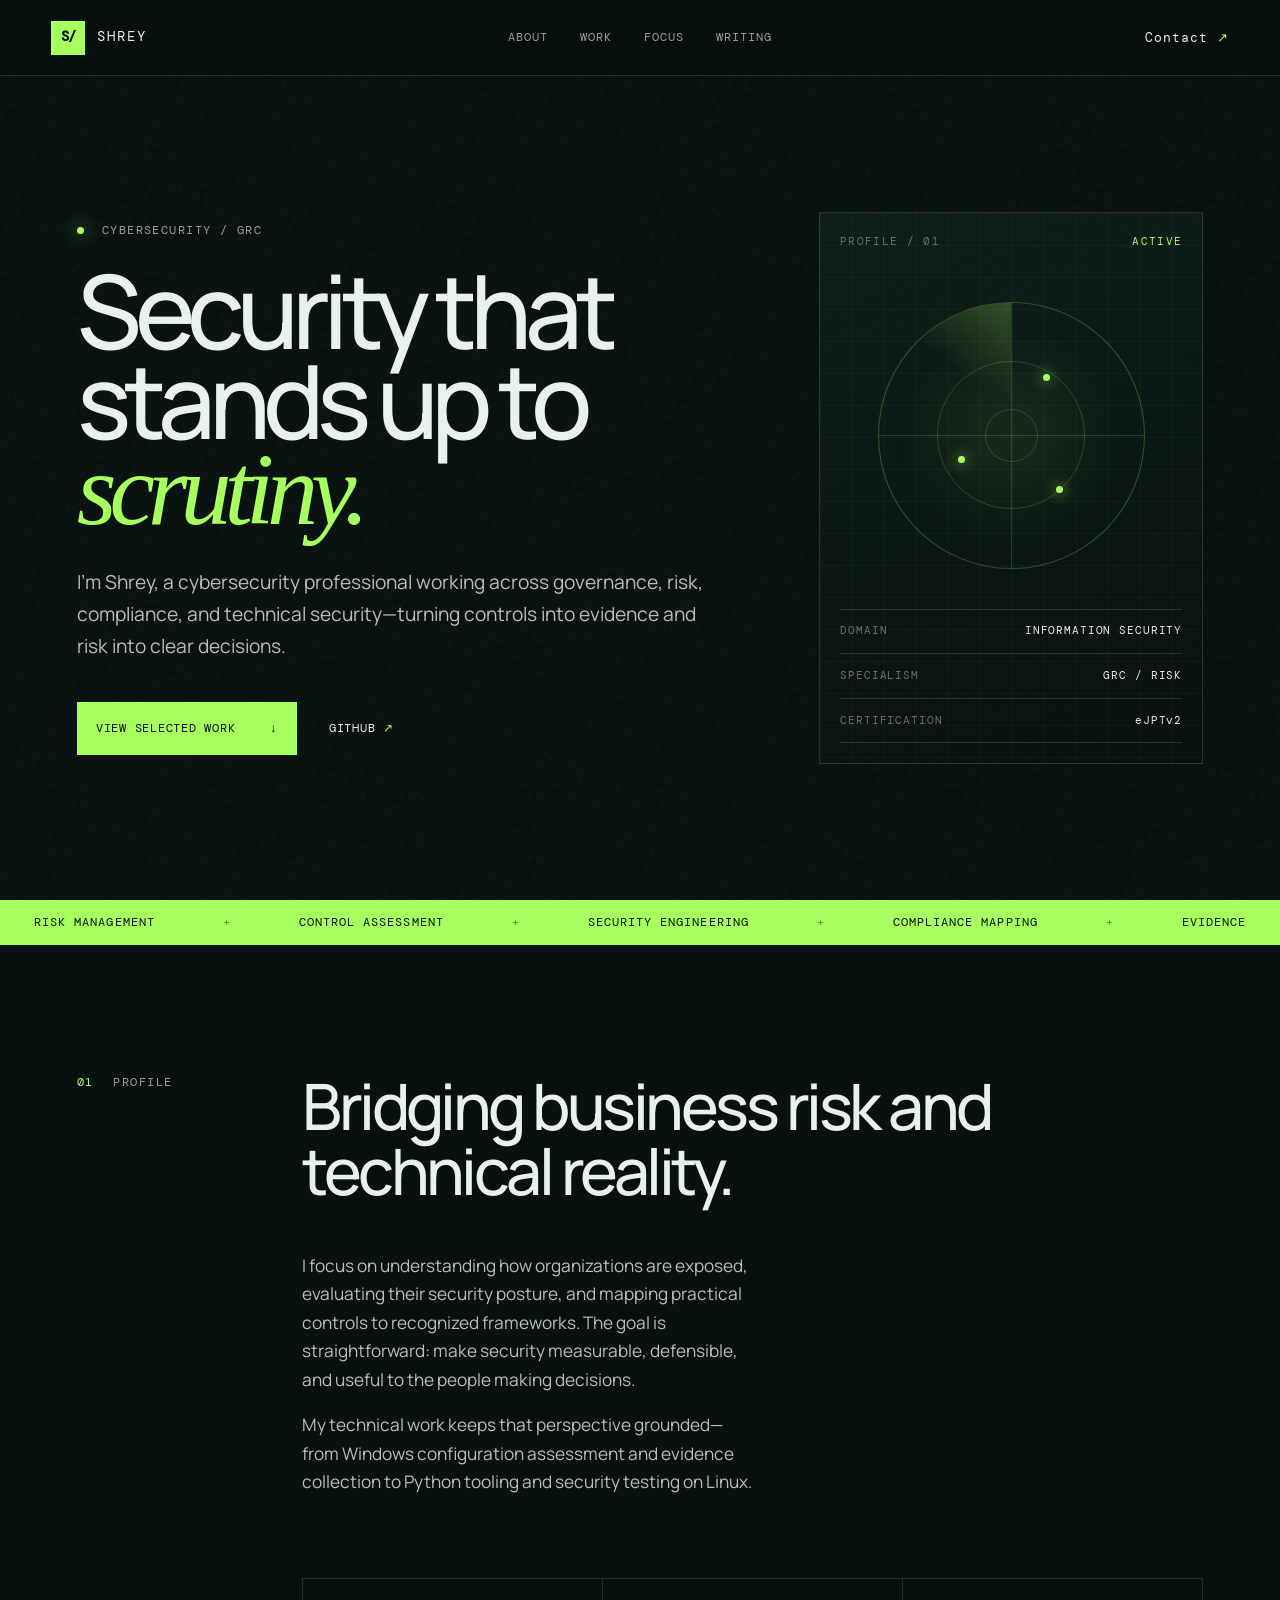
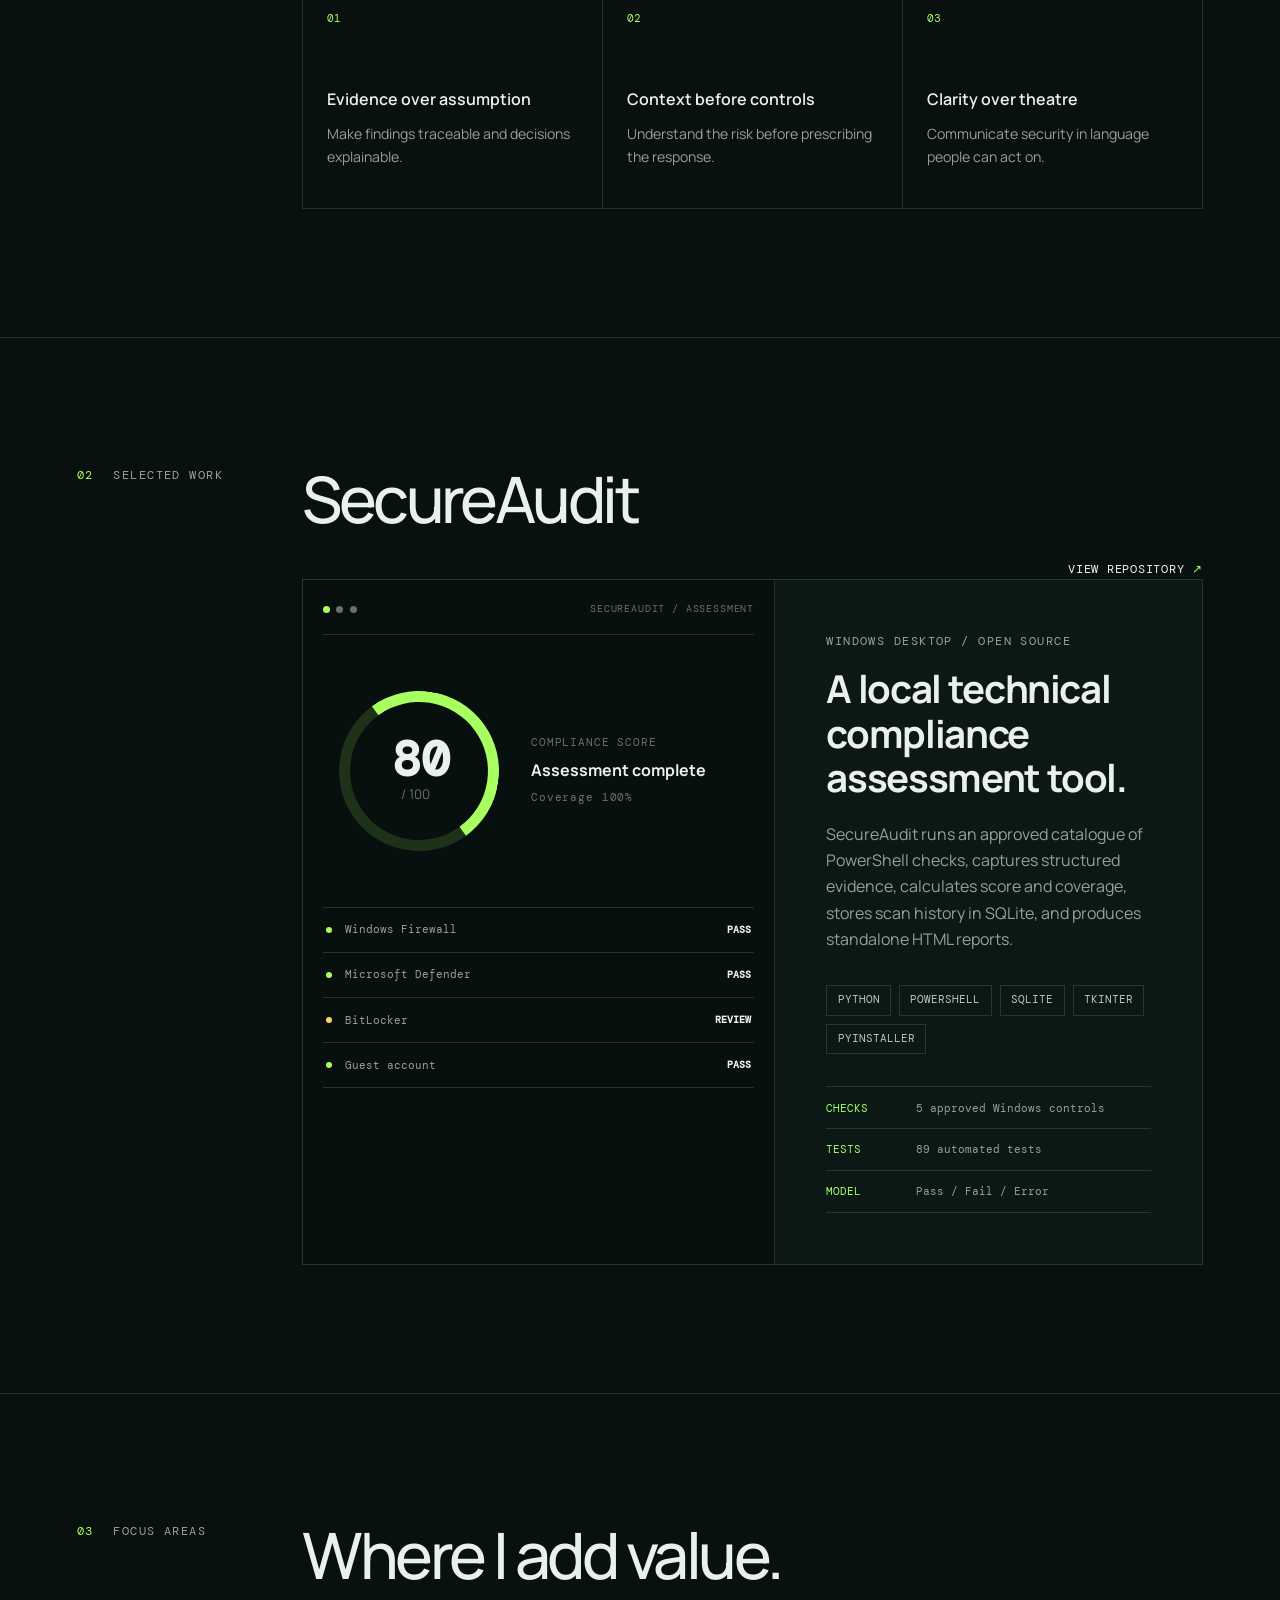
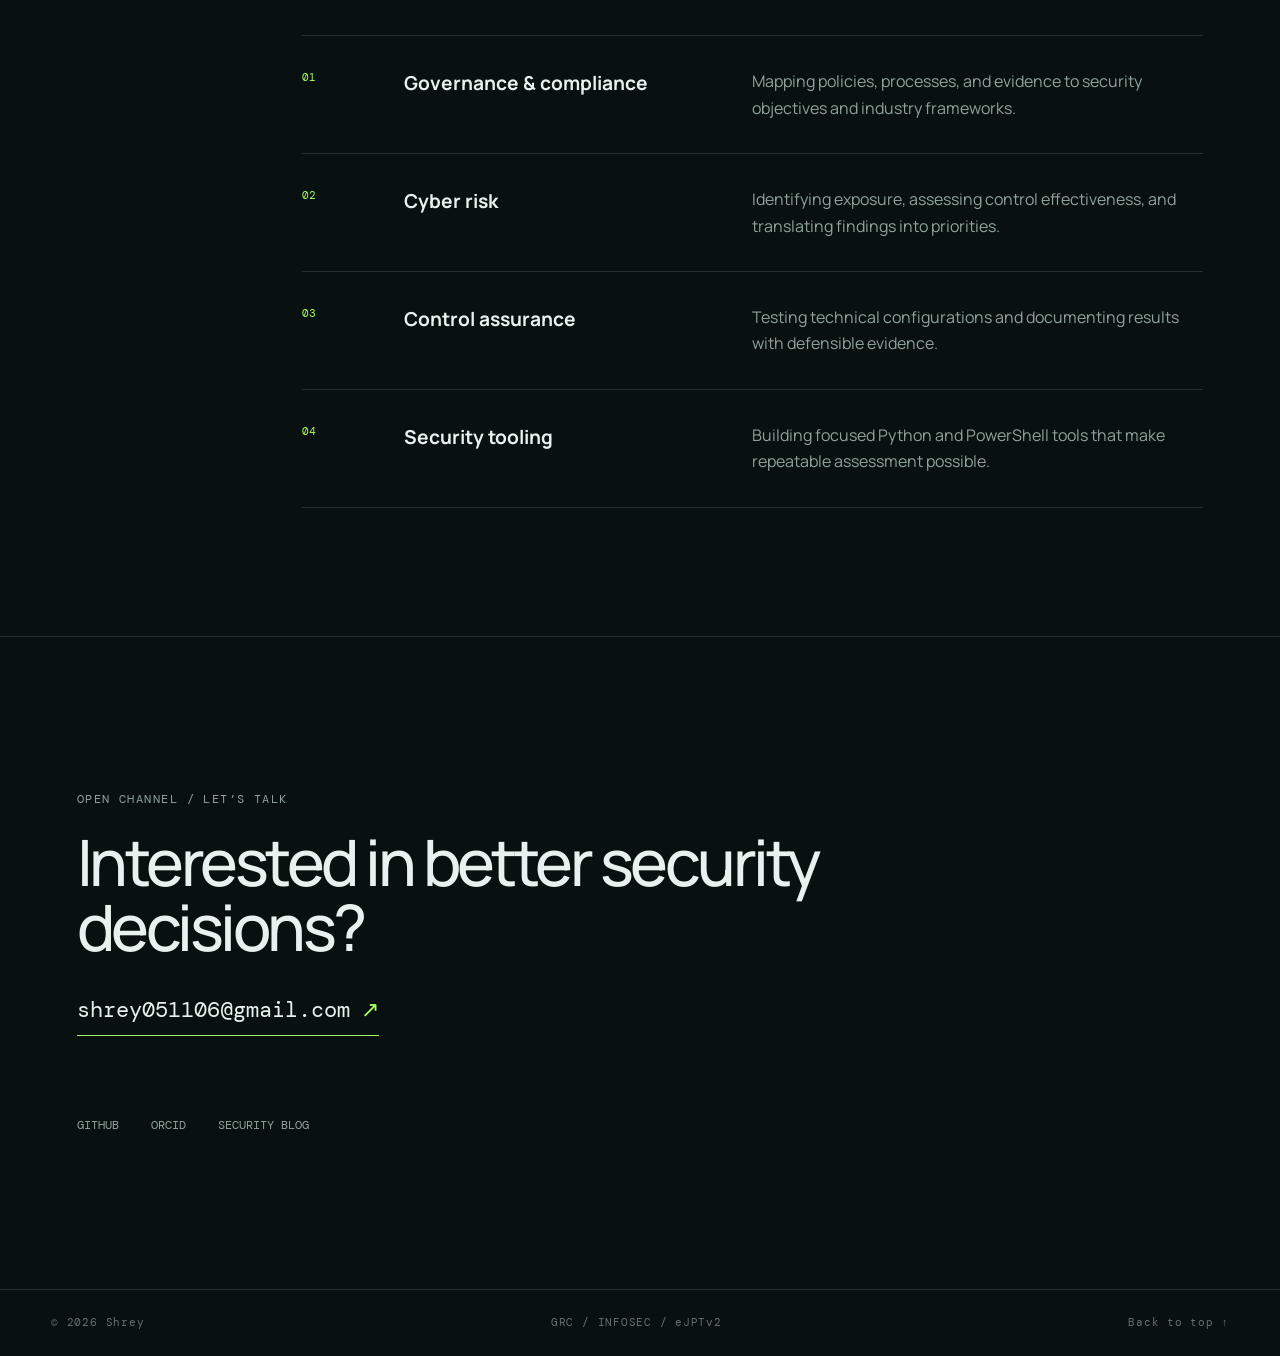
==== index.html @ 16c9cf0c "Build cybersecurity portfolio" ====
<!doctype html>
<html lang="en">
  <head>
    <meta charset="utf-8" />
    <meta name="viewport" content="width=device-width, initial-scale=1" />
    <meta name="theme-color" content="#08110f" />
    <meta
      name="description"
      content="Shrey is a cybersecurity professional focused on governance, risk, compliance, and practical security engineering."
    />
    <title>Shrey — Cybersecurity &amp; GRC</title>
    <link rel="icon" href="favicon.svg" type="image/svg+xml" />
    <link rel="preconnect" href="https://fonts.googleapis.com" />
    <link rel="preconnect" href="https://fonts.gstatic.com" crossorigin />
    <link
      href="https://fonts.googleapis.com/css2?family=DM+Mono:wght@400;500&family=Manrope:wght@400;500;600;700&display=swap"
      rel="stylesheet"
    />
    <link rel="stylesheet" href="styles.css" />
    <script src="script.js" defer></script>
  </head>
  <body>
    <a class="skip-link" href="#main">Skip to content</a>
    <div class="noise" aria-hidden="true"></div>

    <header class="site-header">
      <a class="brand" href="#top" aria-label="Shrey, home">
        <span class="brand-mark" aria-hidden="true">S/</span>
        <span>SHREY</span>
      </a>

      <button class="menu-button" type="button" aria-expanded="false" aria-controls="site-nav">
        <span class="sr-only">Toggle navigation</span>
        <span></span><span></span>
      </button>

      <nav id="site-nav" class="site-nav" aria-label="Primary navigation">
        <a href="#about">About</a>
        <a href="#work">Work</a>
        <a href="#focus">Focus</a>
        <a href="https://shr3y11.github.io/cybersecurity-blog/">Writing</a>
      </nav>

      <a class="header-contact" href="mailto:shrey051106@gmail.com">Contact <span aria-hidden="true">↗</span></a>
    </header>

    <main id="main">
      <section class="hero" id="top" aria-labelledby="hero-title">
        <div class="hero-copy">
          <p class="eyebrow"><span class="status-dot" aria-hidden="true"></span> Cybersecurity / GRC</p>
          <h1 id="hero-title">Security that stands up to <em>scrutiny.</em></h1>
          <p class="hero-summary">
            I’m Shrey, a cybersecurity professional working across governance, risk, compliance, and technical security—turning controls into evidence and risk into clear decisions.
          </p>
          <div class="hero-actions">
            <a class="button button-primary" href="#work">View selected work <span aria-hidden="true">↓</span></a>
            <a class="text-link" href="https://github.com/shr3y11">GitHub <span aria-hidden="true">↗</span></a>
          </div>
        </div>

        <aside class="signal-card" aria-label="Professional profile summary">
          <div class="signal-topline">
            <span>PROFILE / 01</span>
            <span class="signal-live">ACTIVE</span>
          </div>
          <div class="radar" aria-hidden="true">
            <span class="radar-ring radar-ring-one"></span>
            <span class="radar-ring radar-ring-two"></span>
            <span class="radar-cross radar-cross-x"></span>
            <span class="radar-cross radar-cross-y"></span>
            <span class="radar-sweep"></span>
            <span class="radar-node node-one"></span>
            <span class="radar-node node-two"></span>
            <span class="radar-node node-three"></span>
          </div>
          <dl class="signal-data">
            <div><dt>DOMAIN</dt><dd>INFORMATION SECURITY</dd></div>
            <div><dt>SPECIALISM</dt><dd>GRC / RISK</dd></div>
            <div><dt>CERTIFICATION</dt><dd>eJPTv2</dd></div>
          </dl>
        </aside>
      </section>

      <section class="ticker" aria-label="Core capabilities">
        <div>
          <span>RISK MANAGEMENT</span><i>+</i><span>CONTROL ASSESSMENT</span><i>+</i><span>SECURITY ENGINEERING</span><i>+</i><span>COMPLIANCE MAPPING</span><i>+</i><span>EVIDENCE</span>
        </div>
      </section>

      <section class="section about" id="about" aria-labelledby="about-title">
        <div class="section-label"><span>01</span> PROFILE</div>
        <div class="section-content about-grid">
          <h2 id="about-title">Bridging business risk and technical reality.</h2>
          <div class="body-copy">
            <p>
              I focus on understanding how organizations are exposed, evaluating their security posture, and mapping practical controls to recognized frameworks. The goal is straightforward: make security measurable, defensible, and useful to the people making decisions.
            </p>
            <p>
              My technical work keeps that perspective grounded—from Windows configuration assessment and evidence collection to Python tooling and security testing on Linux.
            </p>
          </div>
          <div class="principles" aria-label="Working principles">
            <article><span>01</span><h3>Evidence over assumption</h3><p>Make findings traceable and decisions explainable.</p></article>
            <article><span>02</span><h3>Context before controls</h3><p>Understand the risk before prescribing the response.</p></article>
            <article><span>03</span><h3>Clarity over theatre</h3><p>Communicate security in language people can act on.</p></article>
          </div>
        </div>
      </section>

      <section class="section work" id="work" aria-labelledby="work-title">
        <div class="section-label"><span>02</span> SELECTED WORK</div>
        <div class="section-content">
          <div class="section-heading-row">
            <h2 id="work-title">SecureAudit</h2>
            <a class="text-link" href="https://github.com/shr3y11/SecureAudit">View repository <span aria-hidden="true">↗</span></a>
          </div>

          <article class="project-card">
            <div class="project-visual" aria-hidden="true">
              <div class="terminal-bar"><span></span><span></span><span></span><b>SECUREAUDIT / ASSESSMENT</b></div>
              <div class="score-panel">
                <div class="score-ring"><strong>80</strong><small>/ 100</small></div>
                <div class="score-copy"><span>COMPLIANCE SCORE</span><b>Assessment complete</b><i>Coverage 100%</i></div>
              </div>
              <div class="check-list">
                <span><i class="pass"></i> Windows Firewall <b>PASS</b></span>
                <span><i class="pass"></i> Microsoft Defender <b>PASS</b></span>
                <span><i class="warn"></i> BitLocker <b>REVIEW</b></span>
                <span><i class="pass"></i> Guest account <b>PASS</b></span>
              </div>
            </div>
            <div class="project-copy">
              <p class="eyebrow">WINDOWS DESKTOP / OPEN SOURCE</p>
              <h3>A local technical compliance assessment tool.</h3>
              <p>
                SecureAudit runs an approved catalogue of PowerShell checks, captures structured evidence, calculates score and coverage, stores scan history in SQLite, and produces standalone HTML reports.
              </p>
              <ul class="tag-list" aria-label="Technologies and capabilities">
                <li>Python</li><li>PowerShell</li><li>SQLite</li><li>Tkinter</li><li>PyInstaller</li>
              </ul>
              <dl class="project-facts">
                <div><dt>CHECKS</dt><dd>5 approved Windows controls</dd></div>
                <div><dt>TESTS</dt><dd>89 automated tests</dd></div>
                <div><dt>MODEL</dt><dd>Pass / Fail / Error</dd></div>
              </dl>
            </div>
          </article>
        </div>
      </section>

      <section class="section focus" id="focus" aria-labelledby="focus-title">
        <div class="section-label"><span>03</span> FOCUS AREAS</div>
        <div class="section-content">
          <h2 id="focus-title">Where I add value.</h2>
          <div class="focus-list">
            <article><span>01</span><h3>Governance &amp; compliance</h3><p>Mapping policies, processes, and evidence to security objectives and industry frameworks.</p></article>
            <article><span>02</span><h3>Cyber risk</h3><p>Identifying exposure, assessing control effectiveness, and translating findings into priorities.</p></article>
            <article><span>03</span><h3>Control assurance</h3><p>Testing technical configurations and documenting results with defensible evidence.</p></article>
            <article><span>04</span><h3>Security tooling</h3><p>Building focused Python and PowerShell tools that make repeatable assessment possible.</p></article>
          </div>
        </div>
      </section>

      <section class="contact" aria-labelledby="contact-title">
        <p class="eyebrow">OPEN CHANNEL / LET’S TALK</p>
        <h2 id="contact-title">Interested in better security decisions?</h2>
        <a class="contact-email" href="mailto:shrey051106@gmail.com">shrey051106@gmail.com <span aria-hidden="true">↗</span></a>
        <div class="contact-links">
          <a href="https://github.com/shr3y11">GitHub</a>
          <a href="https://orcid.org/0009-0000-3501-5438">ORCID</a>
          <a href="https://shr3y11.github.io/cybersecurity-blog/">Security blog</a>
        </div>
      </section>
    </main>

    <footer class="site-footer">
      <span>© <span id="year">2026</span> Shrey</span>
      <span>GRC / INFOSEC / eJPTv2</span>
      <a href="#top">Back to top ↑</a>
    </footer>
  </body>
</html>
---- styles.css ----
:root {
  --ink: #e8f1ed;
  --muted: #91a29b;
  --dim: #64736e;
  --bg: #08110f;
  --panel: #0c1815;
  --panel-strong: #101f1b;
  --line: rgba(196, 226, 214, 0.15);
  --accent: #a8ff60;
  --accent-soft: rgba(168, 255, 96, 0.12);
  --warning: #ffd166;
  --sans: "Manrope", system-ui, sans-serif;
  --mono: "DM Mono", ui-monospace, monospace;
}

* { box-sizing: border-box; }
html { scroll-behavior: smooth; }
body { margin: 0; color: var(--ink); background: var(--bg); font-family: var(--sans); font-size: 16px; line-height: 1.65; }
a { color: inherit; text-decoration: none; }
button { font: inherit; }
::selection { color: var(--bg); background: var(--accent); }

.noise { position: fixed; inset: 0; z-index: -1; pointer-events: none; opacity: .12; background-image: url("data:image/svg+xml,%3Csvg viewBox='0 0 180 180' xmlns='http://www.w3.org/2000/svg'%3E%3Cfilter id='n'%3E%3CfeTurbulence type='fractalNoise' baseFrequency='.9' numOctaves='4' stitchTiles='stitch'/%3E%3C/filter%3E%3Crect width='100%25' height='100%25' filter='url(%23n)' opacity='.26'/%3E%3C/svg%3E"); }
.sr-only { position: absolute; width: 1px; height: 1px; padding: 0; margin: -1px; overflow: hidden; clip: rect(0,0,0,0); white-space: nowrap; border: 0; }
.skip-link { position: fixed; top: 0; left: 1rem; z-index: 20; transform: translateY(-120%); padding: .6rem 1rem; color: var(--bg); background: var(--accent); }
.skip-link:focus { transform: translateY(0); }

.site-header { position: sticky; top: 0; z-index: 10; display: grid; grid-template-columns: 1fr auto 1fr; align-items: center; min-height: 76px; padding: 0 clamp(1.25rem, 4vw, 4.5rem); border-bottom: 1px solid var(--line); background: rgba(8,17,15,.87); backdrop-filter: blur(18px); }
.brand { display: inline-flex; align-items: center; gap: .75rem; justify-self: start; font-family: var(--mono); font-size: .85rem; letter-spacing: .14em; }
.brand-mark { display: grid; width: 34px; height: 34px; place-items: center; color: var(--bg); background: var(--accent); font-weight: 600; letter-spacing: -.08em; }
.site-nav { display: flex; gap: 2rem; font-family: var(--mono); color: var(--muted); font-size: .78rem; letter-spacing: .08em; text-transform: uppercase; }
.site-nav a, .header-contact, .text-link, .contact-links a, .site-footer a { transition: color .2s ease; }
.site-nav a:hover, .site-nav a:focus-visible, .text-link:hover, .text-link:focus-visible, .contact-links a:hover, .site-footer a:hover { color: var(--accent); }
.header-contact { justify-self: end; font-family: var(--mono); font-size: .8rem; letter-spacing: .08em; }
.header-contact span, .text-link span { color: var(--accent); }
.menu-button { display: none; border: 0; background: transparent; color: var(--ink); }

.hero { min-height: calc(100vh - 76px); display: grid; grid-template-columns: minmax(0,1.25fr) minmax(320px,.75fr); gap: clamp(3rem,8vw,8rem); align-items: center; max-width: 1450px; margin: auto; padding: clamp(5rem,10vw,9rem) clamp(1.25rem,6vw,6.5rem); }
.hero-copy { max-width: 830px; }
.eyebrow, .section-label { font-family: var(--mono); color: var(--muted); font-size: .75rem; letter-spacing: .12em; text-transform: uppercase; }
.status-dot { display: inline-block; width: 7px; height: 7px; margin-right: .6rem; border-radius: 50%; background: var(--accent); box-shadow: 0 0 18px var(--accent); }
h1, h2, h3, p { margin-top: 0; }
h1 { margin: 1.5rem 0 2rem; font-size: clamp(3.7rem,8vw,8.5rem); line-height: .88; letter-spacing: -.07em; font-weight: 500; }
h1 em { display: block; color: var(--accent); font-family: Georgia, serif; font-weight: 400; }
.hero-summary { max-width: 700px; color: #b4c2bd; font-size: clamp(1.08rem,1.5vw,1.3rem); }
.hero-actions { display: flex; align-items: center; gap: 2rem; margin-top: 2.5rem; }
.button { display: inline-flex; align-items: center; justify-content: space-between; gap: 2rem; min-width: 220px; padding: 1rem 1.2rem; font-family: var(--mono); font-size: .78rem; letter-spacing: .06em; text-transform: uppercase; }
.button-primary { color: var(--bg); background: var(--accent); }
.button-primary:hover { background: #c4ff92; }
.text-link { display: inline-flex; gap: .5rem; align-items: center; font-family: var(--mono); font-size: .78rem; letter-spacing: .06em; text-transform: uppercase; }

.signal-card { position: relative; min-height: 520px; padding: 1.25rem; overflow: hidden; border: 1px solid var(--line); background: linear-gradient(160deg, rgba(16,31,27,.9), rgba(8,17,15,.35)); }
.signal-card::before { content: ""; position: absolute; inset: 0; background: linear-gradient(rgba(168,255,96,.035) 1px, transparent 1px), linear-gradient(90deg, rgba(168,255,96,.035) 1px, transparent 1px); background-size: 32px 32px; }
.signal-topline { position: relative; display: flex; justify-content: space-between; font-family: var(--mono); color: var(--dim); font-size: .68rem; letter-spacing: .12em; }
.signal-live { color: var(--accent); }
.radar { position: relative; width: min(78%,300px); aspect-ratio: 1; margin: 3.2rem auto 2.5rem; overflow: hidden; border: 1px solid rgba(168,255,96,.25); border-radius: 50%; background: radial-gradient(circle, rgba(168,255,96,.08), transparent 62%); }
.radar-ring { position: absolute; inset: 22%; border: 1px solid rgba(168,255,96,.18); border-radius: 50%; }
.radar-ring-two { inset: 40%; }
.radar-cross { position: absolute; background: rgba(168,255,96,.16); }
.radar-cross-x { top: 50%; left: 0; width: 100%; height: 1px; }
.radar-cross-y { top: 0; left: 50%; width: 1px; height: 100%; }
.radar-sweep { position: absolute; inset: 0 50% 50% 0; transform-origin: bottom right; background: linear-gradient(35deg, transparent 54%, rgba(168,255,96,.24)); animation: sweep 5s linear infinite; }
.radar-node { position: absolute; width: 7px; height: 7px; border-radius: 50%; background: var(--accent); box-shadow: 0 0 14px var(--accent); }
.node-one { top: 27%; left: 62%; }.node-two { top: 58%; left: 30%; }.node-three { top: 69%; left: 67%; }
@keyframes sweep { to { transform: rotate(360deg); } }
.signal-data { position: relative; margin: 0; border-top: 1px solid var(--line); }
.signal-data div { display: flex; justify-content: space-between; gap: 1rem; padding: .8rem 0; border-bottom: 1px solid var(--line); }
.signal-data dt, .signal-data dd { margin: 0; font-family: var(--mono); font-size: .68rem; letter-spacing: .08em; }
.signal-data dt { color: var(--dim); }.signal-data dd { text-align: right; }

.ticker { overflow: hidden; padding: .8rem 0; color: var(--bg); background: var(--accent); font-family: var(--mono); font-size: .74rem; letter-spacing: .09em; white-space: nowrap; }
.ticker div { display: flex; justify-content: space-around; min-width: 1050px; }.ticker i { font-style: normal; opacity: .45; }
.section { display: grid; grid-template-columns: minmax(150px,.25fr) minmax(0,1fr); max-width: 1450px; margin: auto; padding: clamp(6rem,10vw,10rem) clamp(1.25rem,6vw,6.5rem); border-bottom: 1px solid var(--line); }
.section-label span { margin-right: .7rem; color: var(--accent); }
.section-content h2, .contact h2 { max-width: 930px; margin-bottom: 3rem; font-size: clamp(2.5rem,5vw,5.4rem); line-height: 1.02; letter-spacing: -.055em; font-weight: 500; }
.about-grid { display: grid; grid-template-columns: 1.1fr .9fr; column-gap: 5rem; }
.about-grid h2, .principles { grid-column: 1/-1; }
.body-copy { color: #b4c2bd; font-size: 1.08rem; }
.principles { display: grid; grid-template-columns: repeat(3,1fr); margin-top: 4rem; border-top: 1px solid var(--line); border-left: 1px solid var(--line); }
.principles article { min-height: 230px; padding: 1.5rem; border-right: 1px solid var(--line); border-bottom: 1px solid var(--line); }
.principles span, .focus-list span { font-family: var(--mono); color: var(--accent); font-size: .7rem; }
.principles h3 { margin: 3.5rem 0 .6rem; font-size: 1rem; font-weight: 600; }
.principles p { color: var(--muted); font-size: .88rem; }
.section-heading-row { display: flex; align-items: flex-end; justify-content: space-between; gap: 2rem; }
.project-card { display: grid; grid-template-columns: 1.05fr .95fr; border: 1px solid var(--line); background: var(--panel); }
.project-visual { min-height: 500px; padding: 1.25rem; background: #07100e; border-right: 1px solid var(--line); }
.terminal-bar { display: flex; align-items: center; gap: .4rem; padding-bottom: 1rem; border-bottom: 1px solid var(--line); }
.terminal-bar span { width: 7px; height: 7px; border-radius: 50%; background: var(--dim); }.terminal-bar span:first-child { background: var(--accent); }
.terminal-bar b { margin-left: auto; font-family: var(--mono); color: var(--dim); font-size: .65rem; letter-spacing: .08em; font-weight: 400; }
.score-panel { display: flex; align-items: center; gap: 2rem; margin: 3.5rem 1rem; }
.score-ring { display: grid; width: 160px; aspect-ratio: 1; place-content: center; text-align: center; border: 11px solid rgba(168,255,96,.14); border-top-color: var(--accent); border-right-color: var(--accent); border-radius: 50%; transform: rotate(9deg); }
.score-ring strong, .score-ring small { transform: rotate(-9deg); }.score-ring strong { font-family: var(--mono); font-size: 3rem; line-height: 1; }.score-ring small { color: var(--dim); }
.score-copy { display: grid; gap: .35rem; }.score-copy span, .score-copy i { font-family: var(--mono); color: var(--dim); font-size: .66rem; font-style: normal; letter-spacing: .08em; }.score-copy b { font-size: 1rem; }
.check-list { border-top: 1px solid var(--line); }
.check-list span { display: grid; grid-template-columns: auto 1fr auto; gap: .8rem; align-items: center; padding: .8rem .2rem; border-bottom: 1px solid var(--line); color: var(--muted); font-family: var(--mono); font-size: .7rem; }
.check-list i { width: 6px; height: 6px; border-radius: 50%; }.check-list .pass { background: var(--accent); }.check-list .warn { background: var(--warning); }.check-list b { color: var(--ink); font-size: .65rem; }
.project-copy { padding: clamp(2rem,4vw,4rem); align-self: center; }
.project-copy h3 { margin: 1rem 0 1.3rem; font-size: clamp(1.7rem,3vw,2.5rem); line-height: 1.15; letter-spacing: -.035em; }
.project-copy > p:not(.eyebrow) { color: var(--muted); }
.tag-list { display: flex; flex-wrap: wrap; gap: .5rem; padding: 0; margin: 2rem 0; list-style: none; }
.tag-list li { padding: .35rem .65rem; border: 1px solid var(--line); font-family: var(--mono); color: #bac8c3; font-size: .67rem; text-transform: uppercase; }
.project-facts { margin: 0; border-top: 1px solid var(--line); }.project-facts div { display: grid; grid-template-columns: 90px 1fr; padding: .7rem 0; border-bottom: 1px solid var(--line); }.project-facts dt, .project-facts dd { margin: 0; font-family: var(--mono); font-size: .7rem; }.project-facts dt { color: var(--accent); }.project-facts dd { color: var(--muted); }
.focus-list { border-top: 1px solid var(--line); }
.focus-list article { display: grid; grid-template-columns: 70px minmax(220px,.7fr) 1fr; gap: 2rem; padding: 2rem 0; border-bottom: 1px solid var(--line); align-items: start; }
.focus-list h3 { margin: 0; font-size: 1.2rem; }.focus-list p { max-width: 560px; margin: 0; color: var(--muted); }
.contact { max-width: 1450px; margin: auto; padding: clamp(7rem,12vw,12rem) clamp(1.25rem,6vw,6.5rem); }
.contact h2 { margin: 1.2rem 0 2rem; }
.contact-email { display: inline-flex; gap: .7rem; align-items: center; padding-bottom: .4rem; border-bottom: 1px solid var(--accent); font-family: var(--mono); font-size: clamp(1rem,2vw,1.4rem); }.contact-email span { color: var(--accent); }
.contact-links { display: flex; flex-wrap: wrap; gap: 2rem; margin-top: 5rem; color: var(--muted); font-family: var(--mono); font-size: .75rem; text-transform: uppercase; }
.site-footer { display: flex; justify-content: space-between; gap: 1rem; padding: 1.5rem clamp(1.25rem,4vw,4.5rem); border-top: 1px solid var(--line); color: var(--dim); font-family: var(--mono); font-size: .68rem; letter-spacing: .07em; }

@media (max-width: 900px) {
  .site-header { grid-template-columns: 1fr auto; }.header-contact { display: none; }
  .menu-button { display: grid; gap: 6px; width: 42px; height: 42px; place-content: center; cursor: pointer; }
  .menu-button span:not(.sr-only) { display: block; width: 20px; height: 1px; background: var(--ink); }
  .site-nav { position: absolute; top: 76px; left: 0; right: 0; display: none; flex-direction: column; gap: 0; padding: 1rem 1.25rem 1.5rem; border-bottom: 1px solid var(--line); background: var(--bg); }
  .site-nav.is-open { display: flex; }.site-nav a { padding: .9rem 0; border-bottom: 1px solid var(--line); }
  .hero { grid-template-columns: 1fr; }.signal-card { min-height: 470px; }
  .section { grid-template-columns: 1fr; gap: 2rem; }.about-grid { grid-template-columns: 1fr; }.body-copy { max-width: 760px; }
  .project-card { grid-template-columns: 1fr; }.project-visual { border-right: 0; border-bottom: 1px solid var(--line); }
}

@media (max-width: 620px) {
  .hero { min-height: auto; padding-top: 4rem; }.hero-actions { align-items: flex-start; flex-direction: column; gap: 1.2rem; }
  .signal-card { min-height: 440px; }.radar { margin-top: 2.4rem; }
  .section-content h2, .contact h2 { margin-bottom: 2rem; }.principles { grid-template-columns: 1fr; }
  .principles article { min-height: 180px; }.principles h3 { margin-top: 2.2rem; }
  .section-heading-row { align-items: flex-start; flex-direction: column; margin-bottom: 1.5rem; }.section-heading-row h2 { margin: 0; }
  .project-visual { min-height: 430px; padding: 1rem; }.score-panel { gap: 1rem; margin: 2.5rem 0; }.score-ring { width: 125px; }.score-ring strong { font-size: 2.3rem; }
  .focus-list article { grid-template-columns: 44px 1fr; gap: 1rem; }.focus-list article p { grid-column: 2; }
  .site-footer { flex-direction: column; }.site-footer span:nth-child(2) { display: none; }
}

@media (prefers-reduced-motion: reduce) {
  html { scroll-behavior: auto; }.radar-sweep { animation: none; }
}
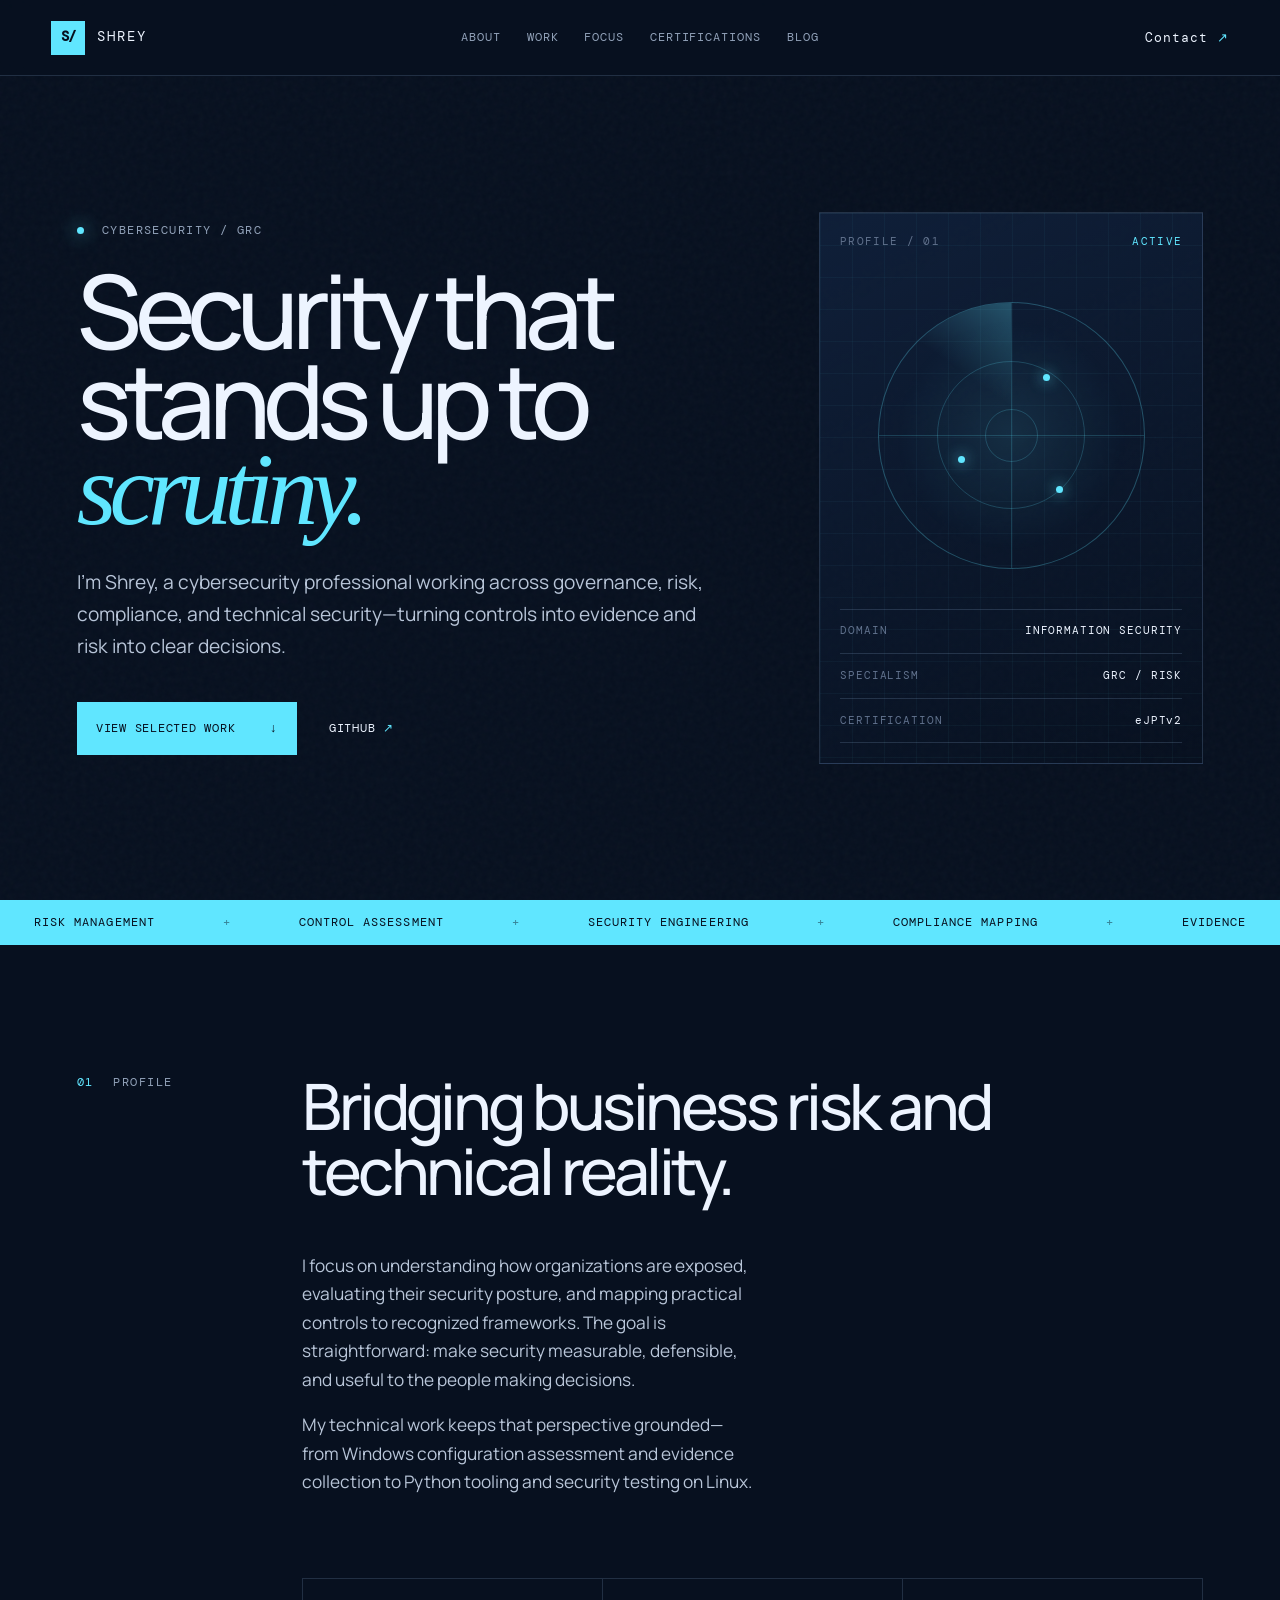
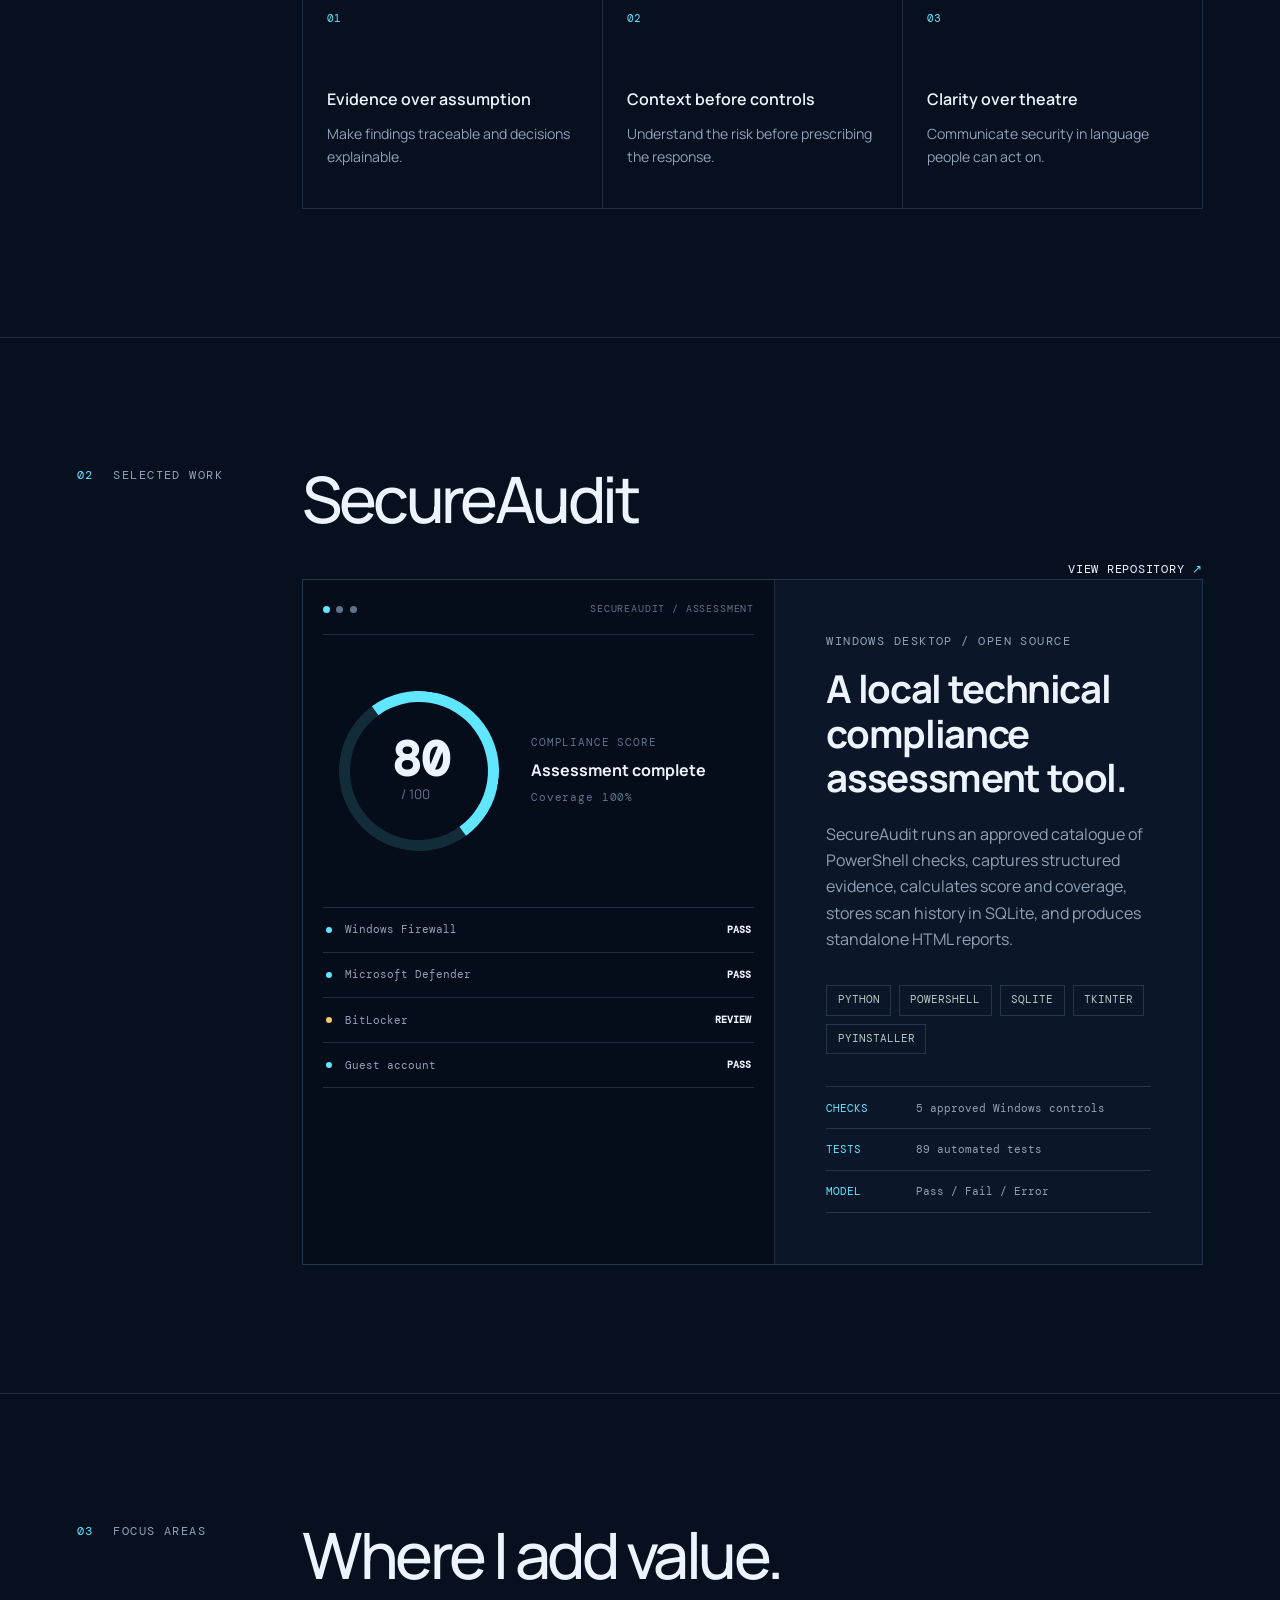
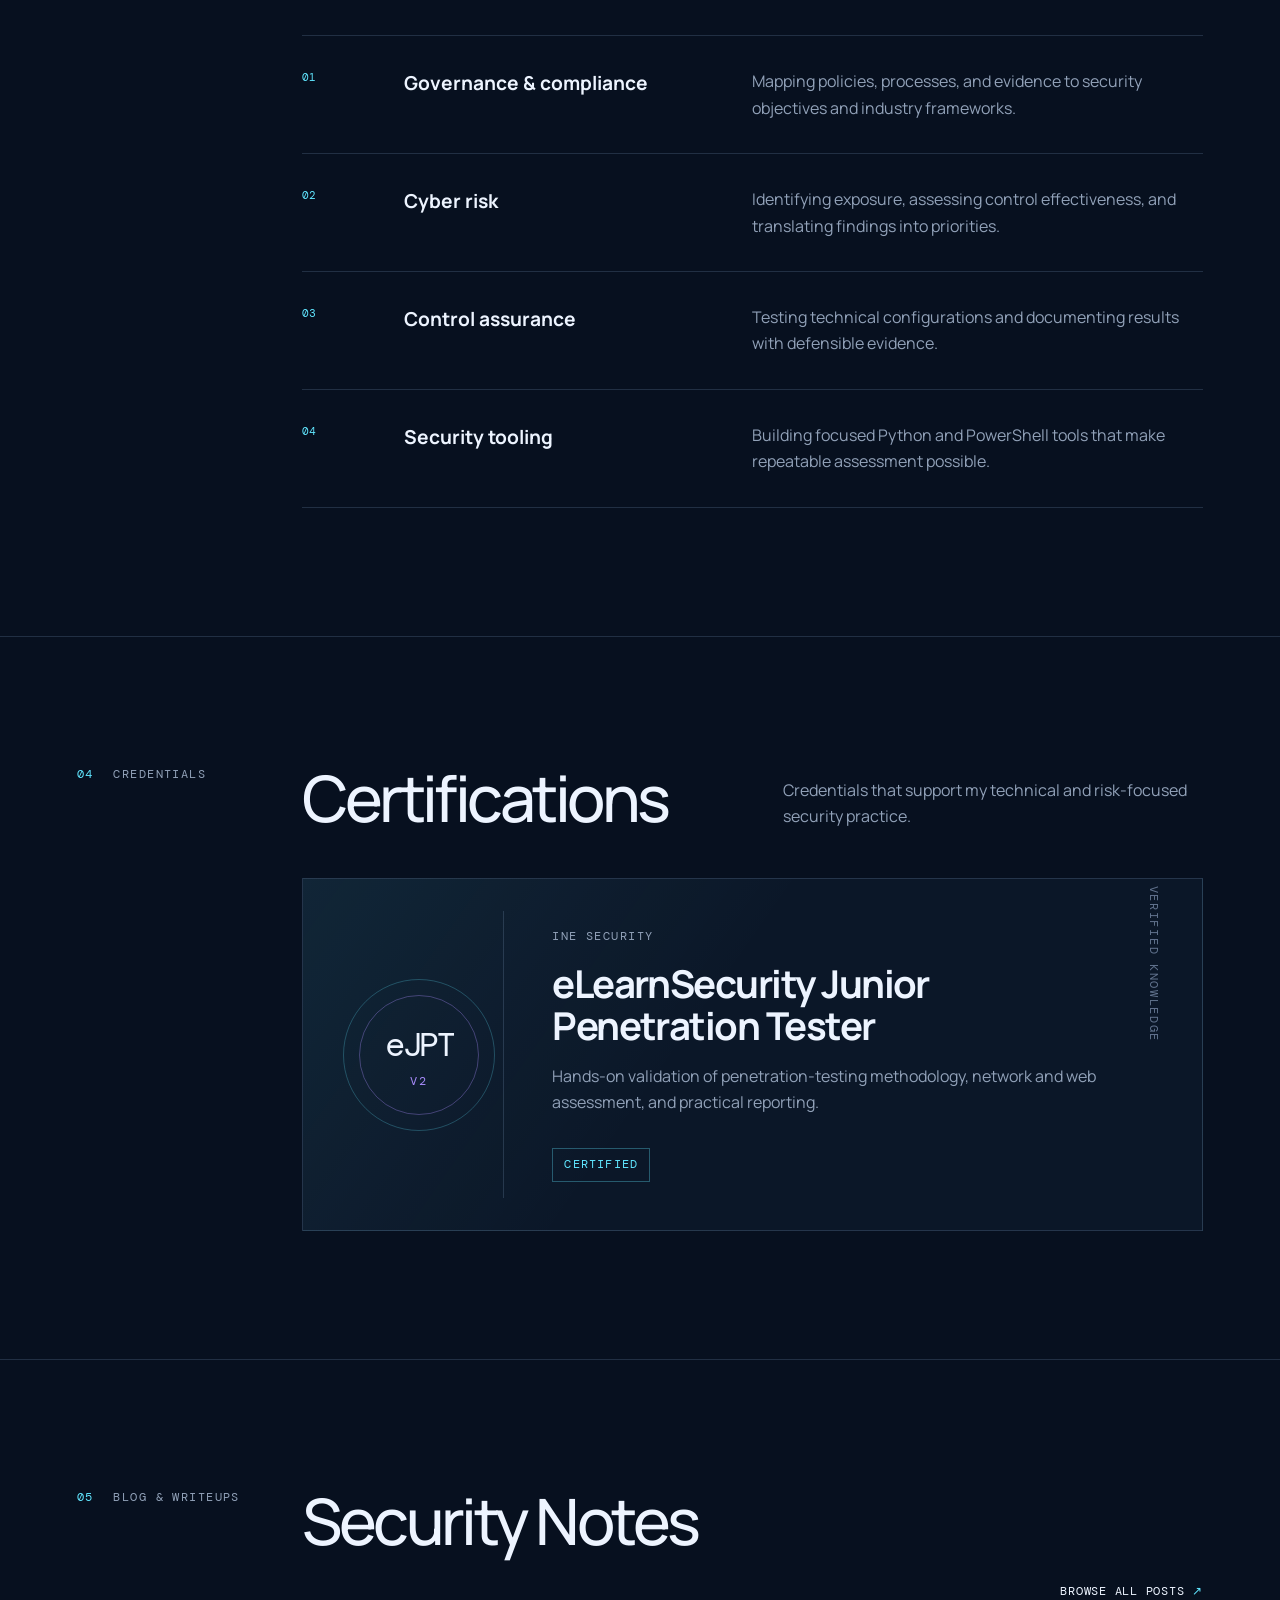
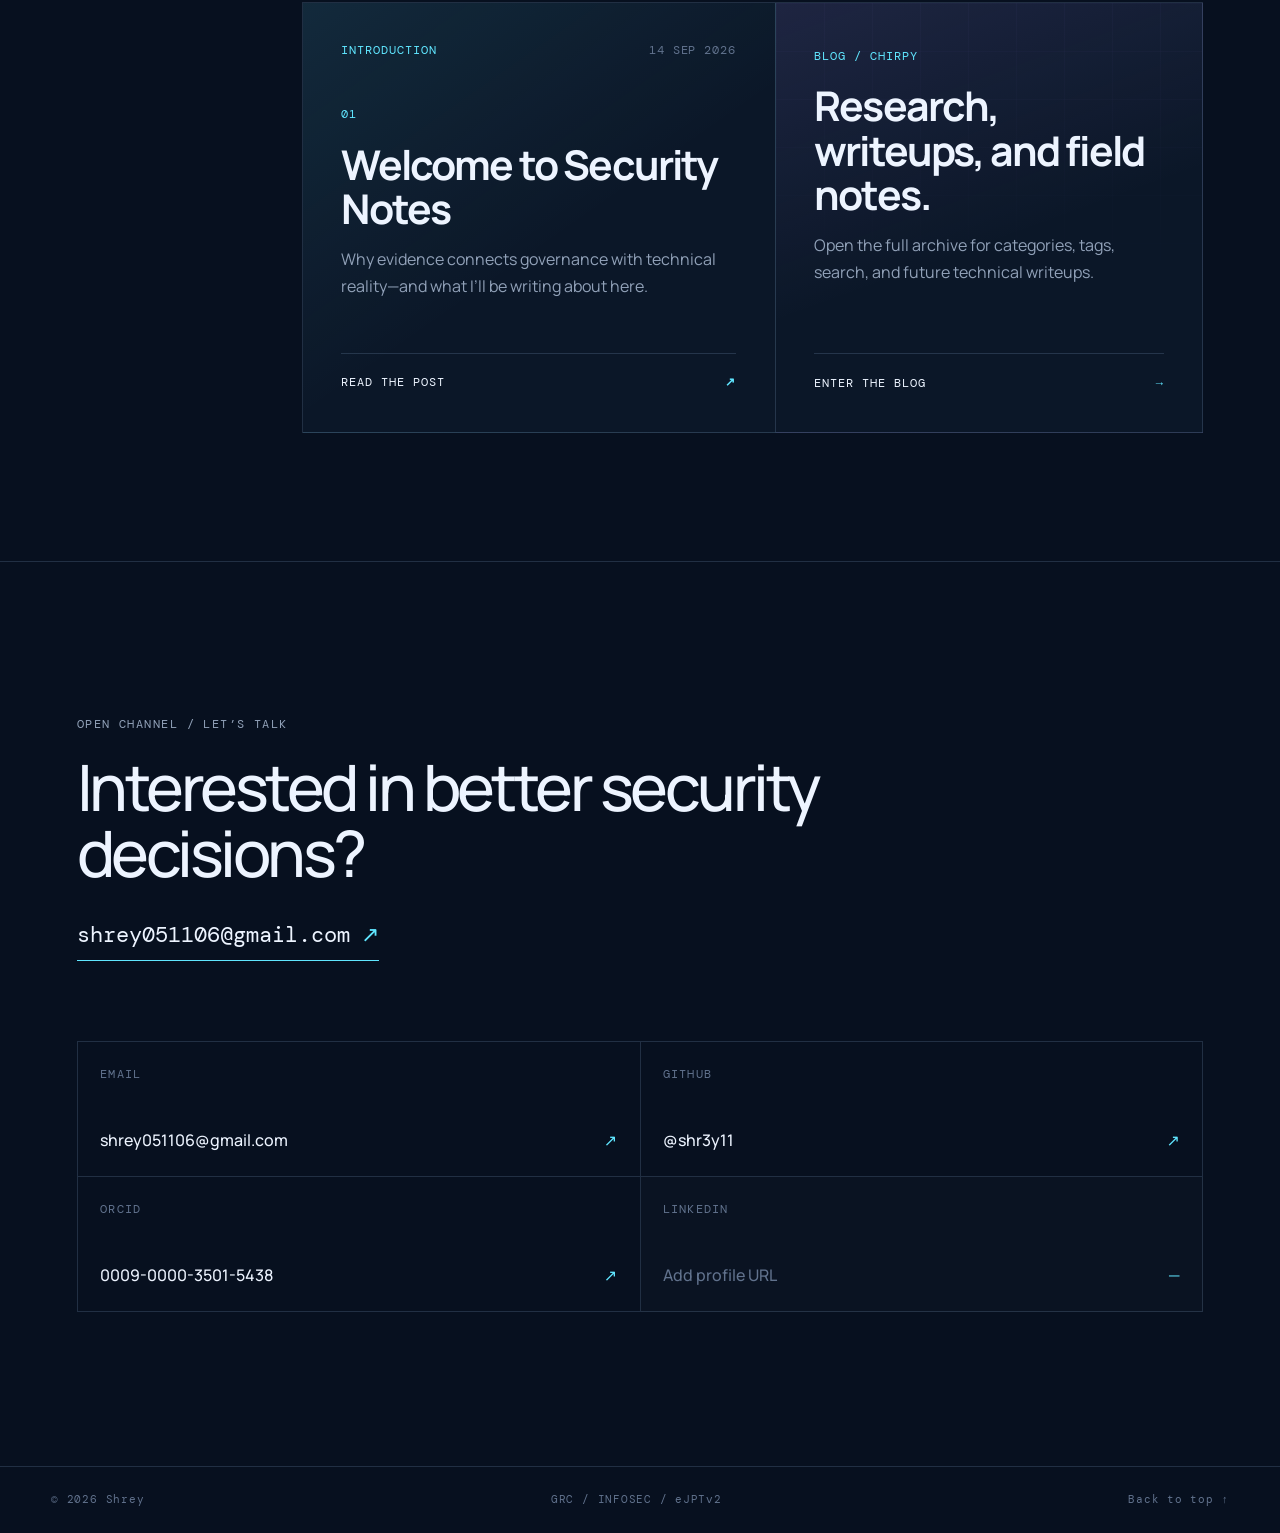
==== commit e65622f3: "Add certifications blog and contact sections" ====
--- a/index.html
+++ b/index.html
@@ -38,7 +38,8 @@
         <a href="#about">About</a>
         <a href="#work">Work</a>
         <a href="#focus">Focus</a>
-        <a href="https://shr3y11.github.io/cybersecurity-blog/">Writing</a>
+        <a href="#certifications">Certifications</a>
+        <a href="#blog">Blog</a>
       </nav>
 
       <a class="header-contact" href="mailto:shrey051106@gmail.com">Contact <span aria-hidden="true">↗</span></a>
@@ -161,14 +162,66 @@
         </div>
       </section>
 
+      <section class="section certifications" id="certifications" aria-labelledby="certifications-title">
+        <div class="section-label"><span>04</span> CREDENTIALS</div>
+        <div class="section-content">
+          <div class="section-heading-row credentials-heading">
+            <h2 id="certifications-title">Certifications</h2>
+            <p>Credentials that support my technical and risk-focused security practice.</p>
+          </div>
+          <div class="credential-grid">
+            <article class="credential-card">
+              <div class="credential-seal" aria-hidden="true"><span>eJPT</span><small>V2</small></div>
+              <div class="credential-copy">
+                <p class="eyebrow">INE SECURITY</p>
+                <h3>eLearnSecurity Junior Penetration Tester</h3>
+                <p>Hands-on validation of penetration-testing methodology, network and web assessment, and practical reporting.</p>
+                <span class="credential-status">CERTIFIED</span>
+              </div>
+            </article>
+          </div>
+        </div>
+      </section>
+
+      <section class="section blog" id="blog" aria-labelledby="blog-title">
+        <div class="section-label"><span>05</span> BLOG &amp; WRITEUPS</div>
+        <div class="section-content">
+          <div class="section-heading-row blog-heading">
+            <h2 id="blog-title">Security Notes</h2>
+            <a class="text-link" href="https://shr3y11.github.io/cybersecurity-blog/">Browse all posts <span aria-hidden="true">↗</span></a>
+          </div>
+          <div class="blog-grid">
+            <a class="post-card post-card-featured" href="https://shr3y11.github.io/cybersecurity-blog/posts/welcome-to-security-notes/">
+              <div class="post-meta"><span>INTRODUCTION</span><time datetime="2026-09-14">14 SEP 2026</time></div>
+              <div class="post-card-body">
+                <span class="post-index">01</span>
+                <h3>Welcome to Security Notes</h3>
+                <p>Why evidence connects governance with technical reality—and what I’ll be writing about here.</p>
+              </div>
+              <span class="post-link">Read the post <b aria-hidden="true">↗</b></span>
+            </a>
+            <a class="post-card blog-portal" href="https://shr3y11.github.io/cybersecurity-blog/">
+              <div class="portal-grid" aria-hidden="true"><span></span><span></span><span></span><span></span><span></span><span></span></div>
+              <div class="post-card-body">
+                <span class="post-index">BLOG / CHIRPY</span>
+                <h3>Research, writeups, and field notes.</h3>
+                <p>Open the full archive for categories, tags, search, and future technical writeups.</p>
+              </div>
+              <span class="post-link">Enter the blog <b aria-hidden="true">→</b></span>
+            </a>
+          </div>
+        </div>
+      </section>
+
       <section class="contact" aria-labelledby="contact-title">
         <p class="eyebrow">OPEN CHANNEL / LET’S TALK</p>
         <h2 id="contact-title">Interested in better security decisions?</h2>
         <a class="contact-email" href="mailto:shrey051106@gmail.com">shrey051106@gmail.com <span aria-hidden="true">↗</span></a>
-        <div class="contact-links">
-          <a href="https://github.com/shr3y11">GitHub</a>
-          <a href="https://orcid.org/0009-0000-3501-5438">ORCID</a>
-          <a href="https://shr3y11.github.io/cybersecurity-blog/">Security blog</a>
+        <div class="contact-grid">
+          <a href="mailto:shrey051106@gmail.com"><span>EMAIL</span><strong>shrey051106@gmail.com</strong><b aria-hidden="true">↗</b></a>
+          <a href="https://github.com/shr3y11"><span>GITHUB</span><strong>@shr3y11</strong><b aria-hidden="true">↗</b></a>
+          <a href="https://orcid.org/0009-0000-3501-5438"><span>ORCID</span><strong>0009-0000-3501-5438</strong><b aria-hidden="true">↗</b></a>
+          <div class="contact-placeholder" aria-label="LinkedIn profile link pending"><span>LINKEDIN</span><strong>Add profile URL</strong><b aria-hidden="true">—</b></div>
         </div>
       </section>
     </main>
@@ -180,4 +233,3 @@
     </footer>
   </body>
 </html>
-
--- a/styles.css
+++ b/styles.css
@@ -1,14 +1,15 @@
 :root {
-  --ink: #e8f1ed;
-  --muted: #91a29b;
-  --dim: #64736e;
-  --bg: #08110f;
-  --panel: #0c1815;
-  --panel-strong: #101f1b;
-  --line: rgba(196, 226, 214, 0.15);
-  --accent: #a8ff60;
-  --accent-soft: rgba(168, 255, 96, 0.12);
-  --warning: #ffd166;
+  --ink: #edf4ff;
+  --muted: #91a1b8;
+  --dim: #61728d;
+  --bg: #07101f;
+  --panel: #0b1728;
+  --panel-strong: #10203a;
+  --line: rgba(173, 209, 255, 0.16);
+  --accent: #60e6ff;
+  --accent-soft: rgba(96, 230, 255, 0.12);
+  --secondary: #a78bfa;
+  --warning: #f7c873;
   --sans: "Manrope", system-ui, sans-serif;
   --mono: "DM Mono", ui-monospace, monospace;
 }
@@ -25,12 +26,12 @@
 .skip-link { position: fixed; top: 0; left: 1rem; z-index: 20; transform: translateY(-120%); padding: .6rem 1rem; color: var(--bg); background: var(--accent); }
 .skip-link:focus { transform: translateY(0); }
 
-.site-header { position: sticky; top: 0; z-index: 10; display: grid; grid-template-columns: 1fr auto 1fr; align-items: center; min-height: 76px; padding: 0 clamp(1.25rem, 4vw, 4.5rem); border-bottom: 1px solid var(--line); background: rgba(8,17,15,.87); backdrop-filter: blur(18px); }
+.site-header { position: sticky; top: 0; z-index: 10; display: grid; grid-template-columns: 1fr auto 1fr; align-items: center; min-height: 76px; padding: 0 clamp(1.25rem, 4vw, 4.5rem); border-bottom: 1px solid var(--line); background: rgba(7,16,31,.88); backdrop-filter: blur(18px); }
 .brand { display: inline-flex; align-items: center; gap: .75rem; justify-self: start; font-family: var(--mono); font-size: .85rem; letter-spacing: .14em; }
 .brand-mark { display: grid; width: 34px; height: 34px; place-items: center; color: var(--bg); background: var(--accent); font-weight: 600; letter-spacing: -.08em; }
-.site-nav { display: flex; gap: 2rem; font-family: var(--mono); color: var(--muted); font-size: .78rem; letter-spacing: .08em; text-transform: uppercase; }
-.site-nav a, .header-contact, .text-link, .contact-links a, .site-footer a { transition: color .2s ease; }
-.site-nav a:hover, .site-nav a:focus-visible, .text-link:hover, .text-link:focus-visible, .contact-links a:hover, .site-footer a:hover { color: var(--accent); }
+.site-nav { display: flex; gap: clamp(1rem,2vw,2rem); font-family: var(--mono); color: var(--muted); font-size: .75rem; letter-spacing: .08em; text-transform: uppercase; }
+.site-nav a, .header-contact, .text-link, .contact-grid a, .site-footer a { transition: color .2s ease, border-color .2s ease, background .2s ease; }
+.site-nav a:hover, .site-nav a:focus-visible, .text-link:hover, .text-link:focus-visible, .site-footer a:hover { color: var(--accent); }
 .header-contact { justify-self: end; font-family: var(--mono); font-size: .8rem; letter-spacing: .08em; }
 .header-contact span, .text-link span { color: var(--accent); }
 .menu-button { display: none; border: 0; background: transparent; color: var(--ink); }
@@ -42,24 +43,24 @@
 h1, h2, h3, p { margin-top: 0; }
 h1 { margin: 1.5rem 0 2rem; font-size: clamp(3.7rem,8vw,8.5rem); line-height: .88; letter-spacing: -.07em; font-weight: 500; }
 h1 em { display: block; color: var(--accent); font-family: Georgia, serif; font-weight: 400; }
-.hero-summary { max-width: 700px; color: #b4c2bd; font-size: clamp(1.08rem,1.5vw,1.3rem); }
+.hero-summary { max-width: 700px; color: #b8c5d8; font-size: clamp(1.08rem,1.5vw,1.3rem); }
 .hero-actions { display: flex; align-items: center; gap: 2rem; margin-top: 2.5rem; }
 .button { display: inline-flex; align-items: center; justify-content: space-between; gap: 2rem; min-width: 220px; padding: 1rem 1.2rem; font-family: var(--mono); font-size: .78rem; letter-spacing: .06em; text-transform: uppercase; }
 .button-primary { color: var(--bg); background: var(--accent); }
 .button-primary:hover { background: #c4ff92; }
 .text-link { display: inline-flex; gap: .5rem; align-items: center; font-family: var(--mono); font-size: .78rem; letter-spacing: .06em; text-transform: uppercase; }
 
-.signal-card { position: relative; min-height: 520px; padding: 1.25rem; overflow: hidden; border: 1px solid var(--line); background: linear-gradient(160deg, rgba(16,31,27,.9), rgba(8,17,15,.35)); }
-.signal-card::before { content: ""; position: absolute; inset: 0; background: linear-gradient(rgba(168,255,96,.035) 1px, transparent 1px), linear-gradient(90deg, rgba(168,255,96,.035) 1px, transparent 1px); background-size: 32px 32px; }
+.signal-card { position: relative; min-height: 520px; padding: 1.25rem; overflow: hidden; border: 1px solid var(--line); background: linear-gradient(155deg, rgba(16,32,58,.96), rgba(7,16,31,.4)); box-shadow: inset 0 1px 0 rgba(255,255,255,.03); }
+.signal-card::before { content: ""; position: absolute; inset: 0; background: linear-gradient(rgba(96,230,255,.04) 1px, transparent 1px), linear-gradient(90deg, rgba(96,230,255,.04) 1px, transparent 1px); background-size: 32px 32px; }
 .signal-topline { position: relative; display: flex; justify-content: space-between; font-family: var(--mono); color: var(--dim); font-size: .68rem; letter-spacing: .12em; }
 .signal-live { color: var(--accent); }
-.radar { position: relative; width: min(78%,300px); aspect-ratio: 1; margin: 3.2rem auto 2.5rem; overflow: hidden; border: 1px solid rgba(168,255,96,.25); border-radius: 50%; background: radial-gradient(circle, rgba(168,255,96,.08), transparent 62%); }
-.radar-ring { position: absolute; inset: 22%; border: 1px solid rgba(168,255,96,.18); border-radius: 50%; }
+.radar { position: relative; width: min(78%,300px); aspect-ratio: 1; margin: 3.2rem auto 2.5rem; overflow: hidden; border: 1px solid rgba(96,230,255,.28); border-radius: 50%; background: radial-gradient(circle, rgba(96,230,255,.1), transparent 62%); }
+.radar-ring { position: absolute; inset: 22%; border: 1px solid rgba(96,230,255,.2); border-radius: 50%; }
 .radar-ring-two { inset: 40%; }
-.radar-cross { position: absolute; background: rgba(168,255,96,.16); }
+.radar-cross { position: absolute; background: rgba(96,230,255,.18); }
 .radar-cross-x { top: 50%; left: 0; width: 100%; height: 1px; }
 .radar-cross-y { top: 0; left: 50%; width: 1px; height: 100%; }
-.radar-sweep { position: absolute; inset: 0 50% 50% 0; transform-origin: bottom right; background: linear-gradient(35deg, transparent 54%, rgba(168,255,96,.24)); animation: sweep 5s linear infinite; }
+.radar-sweep { position: absolute; inset: 0 50% 50% 0; transform-origin: bottom right; background: linear-gradient(35deg, transparent 54%, rgba(96,230,255,.28)); animation: sweep 5s linear infinite; }
 .radar-node { position: absolute; width: 7px; height: 7px; border-radius: 50%; background: var(--accent); box-shadow: 0 0 14px var(--accent); }
 .node-one { top: 27%; left: 62%; }.node-two { top: 58%; left: 30%; }.node-three { top: 69%; left: 67%; }
 @keyframes sweep { to { transform: rotate(360deg); } }
@@ -75,7 +76,7 @@
 .section-content h2, .contact h2 { max-width: 930px; margin-bottom: 3rem; font-size: clamp(2.5rem,5vw,5.4rem); line-height: 1.02; letter-spacing: -.055em; font-weight: 500; }
 .about-grid { display: grid; grid-template-columns: 1.1fr .9fr; column-gap: 5rem; }
 .about-grid h2, .principles { grid-column: 1/-1; }
-.body-copy { color: #b4c2bd; font-size: 1.08rem; }
+.body-copy { color: #b8c5d8; font-size: 1.08rem; }
 .principles { display: grid; grid-template-columns: repeat(3,1fr); margin-top: 4rem; border-top: 1px solid var(--line); border-left: 1px solid var(--line); }
 .principles article { min-height: 230px; padding: 1.5rem; border-right: 1px solid var(--line); border-bottom: 1px solid var(--line); }
 .principles span, .focus-list span { font-family: var(--mono); color: var(--accent); font-size: .7rem; }
@@ -83,12 +84,12 @@
 .principles p { color: var(--muted); font-size: .88rem; }
 .section-heading-row { display: flex; align-items: flex-end; justify-content: space-between; gap: 2rem; }
 .project-card { display: grid; grid-template-columns: 1.05fr .95fr; border: 1px solid var(--line); background: var(--panel); }
-.project-visual { min-height: 500px; padding: 1.25rem; background: #07100e; border-right: 1px solid var(--line); }
+.project-visual { min-height: 500px; padding: 1.25rem; background: #060d1a; border-right: 1px solid var(--line); }
 .terminal-bar { display: flex; align-items: center; gap: .4rem; padding-bottom: 1rem; border-bottom: 1px solid var(--line); }
 .terminal-bar span { width: 7px; height: 7px; border-radius: 50%; background: var(--dim); }.terminal-bar span:first-child { background: var(--accent); }
 .terminal-bar b { margin-left: auto; font-family: var(--mono); color: var(--dim); font-size: .65rem; letter-spacing: .08em; font-weight: 400; }
 .score-panel { display: flex; align-items: center; gap: 2rem; margin: 3.5rem 1rem; }
-.score-ring { display: grid; width: 160px; aspect-ratio: 1; place-content: center; text-align: center; border: 11px solid rgba(168,255,96,.14); border-top-color: var(--accent); border-right-color: var(--accent); border-radius: 50%; transform: rotate(9deg); }
+.score-ring { display: grid; width: 160px; aspect-ratio: 1; place-content: center; text-align: center; border: 11px solid rgba(96,230,255,.14); border-top-color: var(--accent); border-right-color: var(--accent); border-radius: 50%; transform: rotate(9deg); }
 .score-ring strong, .score-ring small { transform: rotate(-9deg); }.score-ring strong { font-family: var(--mono); font-size: 3rem; line-height: 1; }.score-ring small { color: var(--dim); }
 .score-copy { display: grid; gap: .35rem; }.score-copy span, .score-copy i { font-family: var(--mono); color: var(--dim); font-size: .66rem; font-style: normal; letter-spacing: .08em; }.score-copy b { font-size: 1rem; }
 .check-list { border-top: 1px solid var(--line); }
@@ -103,10 +104,40 @@
 .focus-list { border-top: 1px solid var(--line); }
 .focus-list article { display: grid; grid-template-columns: 70px minmax(220px,.7fr) 1fr; gap: 2rem; padding: 2rem 0; border-bottom: 1px solid var(--line); align-items: start; }
 .focus-list h3 { margin: 0; font-size: 1.2rem; }.focus-list p { max-width: 560px; margin: 0; color: var(--muted); }
+.credentials-heading, .blog-heading { align-items: end; }
+.credentials-heading > p { max-width: 420px; margin: 0 0 3rem; color: var(--muted); }
+.credential-grid { display: grid; grid-template-columns: minmax(0, 1fr); }
+.credential-card { position: relative; display: grid; grid-template-columns: minmax(180px,.35fr) minmax(0,1fr); min-height: 340px; overflow: hidden; border: 1px solid var(--line); background: linear-gradient(125deg, rgba(96,230,255,.07), transparent 44%), var(--panel); }
+.credential-card::after { content: "VERIFIED KNOWLEDGE"; position: absolute; right: -1.8rem; top: 4.7rem; transform: rotate(90deg); color: var(--dim); font-family: var(--mono); font-size: .75rem; letter-spacing: .14em; }
+.credential-seal { display: grid; align-content: center; justify-content: center; place-items: center; margin: 2rem; border-right: 1px solid var(--line); }
+.credential-seal::before, .credential-seal::after { content: ""; position: absolute; width: 150px; aspect-ratio: 1; border: 1px solid rgba(96,230,255,.25); border-radius: 50%; }
+.credential-seal::after { width: 118px; border-color: rgba(167,139,250,.35); }
+.credential-seal span, .credential-seal small { position: relative; z-index: 1; font-family: var(--mono); }
+.credential-seal span { font-size: 2.1rem; letter-spacing: -.08em; }.credential-seal small { color: var(--secondary); font-size: .75rem; letter-spacing: .18em; }
+.credential-copy { align-self: center; max-width: 700px; padding: 3rem clamp(2rem,5vw,5rem) 3rem 1rem; }
+.credential-copy h3 { max-width: 620px; margin: 1rem 0; font-size: clamp(1.7rem,3vw,2.7rem); line-height: 1.1; letter-spacing: -.04em; }
+.credential-copy > p:not(.eyebrow) { color: var(--muted); }
+.credential-status { display: inline-block; margin-top: 1rem; padding: .4rem .7rem; border: 1px solid rgba(96,230,255,.32); color: var(--accent); font-family: var(--mono); font-size: .75rem; letter-spacing: .1em; }
+.blog-grid { display: grid; grid-template-columns: 1.05fr .95fr; border-top: 1px solid var(--line); border-left: 1px solid var(--line); }
+.post-card { position: relative; display: flex; min-height: 430px; flex-direction: column; justify-content: space-between; padding: clamp(1.5rem,3vw,2.5rem); overflow: hidden; border-right: 1px solid var(--line); border-bottom: 1px solid var(--line); background: var(--panel); }
+.post-card:hover, .post-card:focus-visible { background: var(--panel-strong); border-color: rgba(96,230,255,.42); outline: 0; }
+.post-card-featured { background: linear-gradient(145deg, rgba(96,230,255,.09), transparent 55%), var(--panel); }
+.post-meta, .post-index, .post-link { position: relative; z-index: 1; font-family: var(--mono); font-size: .75rem; letter-spacing: .08em; }
+.post-meta { display: flex; justify-content: space-between; color: var(--dim); }.post-meta span, .post-index { color: var(--accent); }
+.post-card-body { position: relative; z-index: 1; max-width: 590px; }
+.post-card h3 { margin: 1rem 0; font-size: clamp(1.8rem,3.2vw,3rem); line-height: 1.08; letter-spacing: -.045em; }
+.post-card p { color: var(--muted); }.post-link { display: flex; justify-content: space-between; padding-top: 1.2rem; border-top: 1px solid var(--line); text-transform: uppercase; }.post-link b { color: var(--accent); }
+.blog-portal { background: linear-gradient(160deg, rgba(167,139,250,.12), transparent 55%), var(--panel); }
+.portal-grid { position: absolute; inset: 0; opacity: .25; background: linear-gradient(rgba(167,139,250,.13) 1px, transparent 1px), linear-gradient(90deg, rgba(167,139,250,.13) 1px, transparent 1px); background-size: 48px 48px; mask-image: linear-gradient(to bottom, black, transparent 70%); }
 .contact { max-width: 1450px; margin: auto; padding: clamp(7rem,12vw,12rem) clamp(1.25rem,6vw,6.5rem); }
 .contact h2 { margin: 1.2rem 0 2rem; }
 .contact-email { display: inline-flex; gap: .7rem; align-items: center; padding-bottom: .4rem; border-bottom: 1px solid var(--accent); font-family: var(--mono); font-size: clamp(1rem,2vw,1.4rem); }.contact-email span { color: var(--accent); }
-.contact-links { display: flex; flex-wrap: wrap; gap: 2rem; margin-top: 5rem; color: var(--muted); font-family: var(--mono); font-size: .75rem; text-transform: uppercase; }
+.contact-grid { display: grid; grid-template-columns: repeat(2, minmax(0,1fr)); margin-top: 5rem; border-top: 1px solid var(--line); border-left: 1px solid var(--line); }
+.contact-grid > * { display: grid; grid-template-columns: 1fr auto; gap: .7rem 1rem; min-height: 135px; padding: 1.4rem; border-right: 1px solid var(--line); border-bottom: 1px solid var(--line); }
+.contact-grid a:hover, .contact-grid a:focus-visible { color: var(--accent); background: var(--accent-soft); outline: 0; }
+.contact-grid span { grid-column: 1/-1; color: var(--dim); font-family: var(--mono); font-size: .75rem; letter-spacing: .1em; }
+.contact-grid strong { align-self: end; overflow-wrap: anywhere; font-size: 1rem; font-weight: 500; }.contact-grid b { align-self: end; color: var(--accent); font-weight: 400; }
+.contact-placeholder { color: var(--dim); background: rgba(255,255,255,.015); }
 .site-footer { display: flex; justify-content: space-between; gap: 1rem; padding: 1.5rem clamp(1.25rem,4vw,4.5rem); border-top: 1px solid var(--line); color: var(--dim); font-family: var(--mono); font-size: .68rem; letter-spacing: .07em; }
 
 @media (max-width: 900px) {
@@ -118,6 +149,7 @@
   .hero { grid-template-columns: 1fr; }.signal-card { min-height: 470px; }
   .section { grid-template-columns: 1fr; gap: 2rem; }.about-grid { grid-template-columns: 1fr; }.body-copy { max-width: 760px; }
   .project-card { grid-template-columns: 1fr; }.project-visual { border-right: 0; border-bottom: 1px solid var(--line); }
+  .credentials-heading > p { margin-bottom: 3rem; }.blog-grid { grid-template-columns: 1fr; }
 }
 
 @media (max-width: 620px) {
@@ -128,10 +160,11 @@
   .section-heading-row { align-items: flex-start; flex-direction: column; margin-bottom: 1.5rem; }.section-heading-row h2 { margin: 0; }
   .project-visual { min-height: 430px; padding: 1rem; }.score-panel { gap: 1rem; margin: 2.5rem 0; }.score-ring { width: 125px; }.score-ring strong { font-size: 2.3rem; }
   .focus-list article { grid-template-columns: 44px 1fr; gap: 1rem; }.focus-list article p { grid-column: 2; }
+  .credential-card { grid-template-columns: 1fr; }.credential-seal { min-height: 220px; margin: 0 1.5rem; border-right: 0; border-bottom: 1px solid var(--line); }.credential-copy { padding: 2rem 1.5rem 3rem; }
+  .post-card { min-height: 390px; }.contact-grid { grid-template-columns: 1fr; }
   .site-footer { flex-direction: column; }.site-footer span:nth-child(2) { display: none; }
 }
 
 @media (prefers-reduced-motion: reduce) {
   html { scroll-behavior: auto; }.radar-sweep { animation: none; }
 }
-
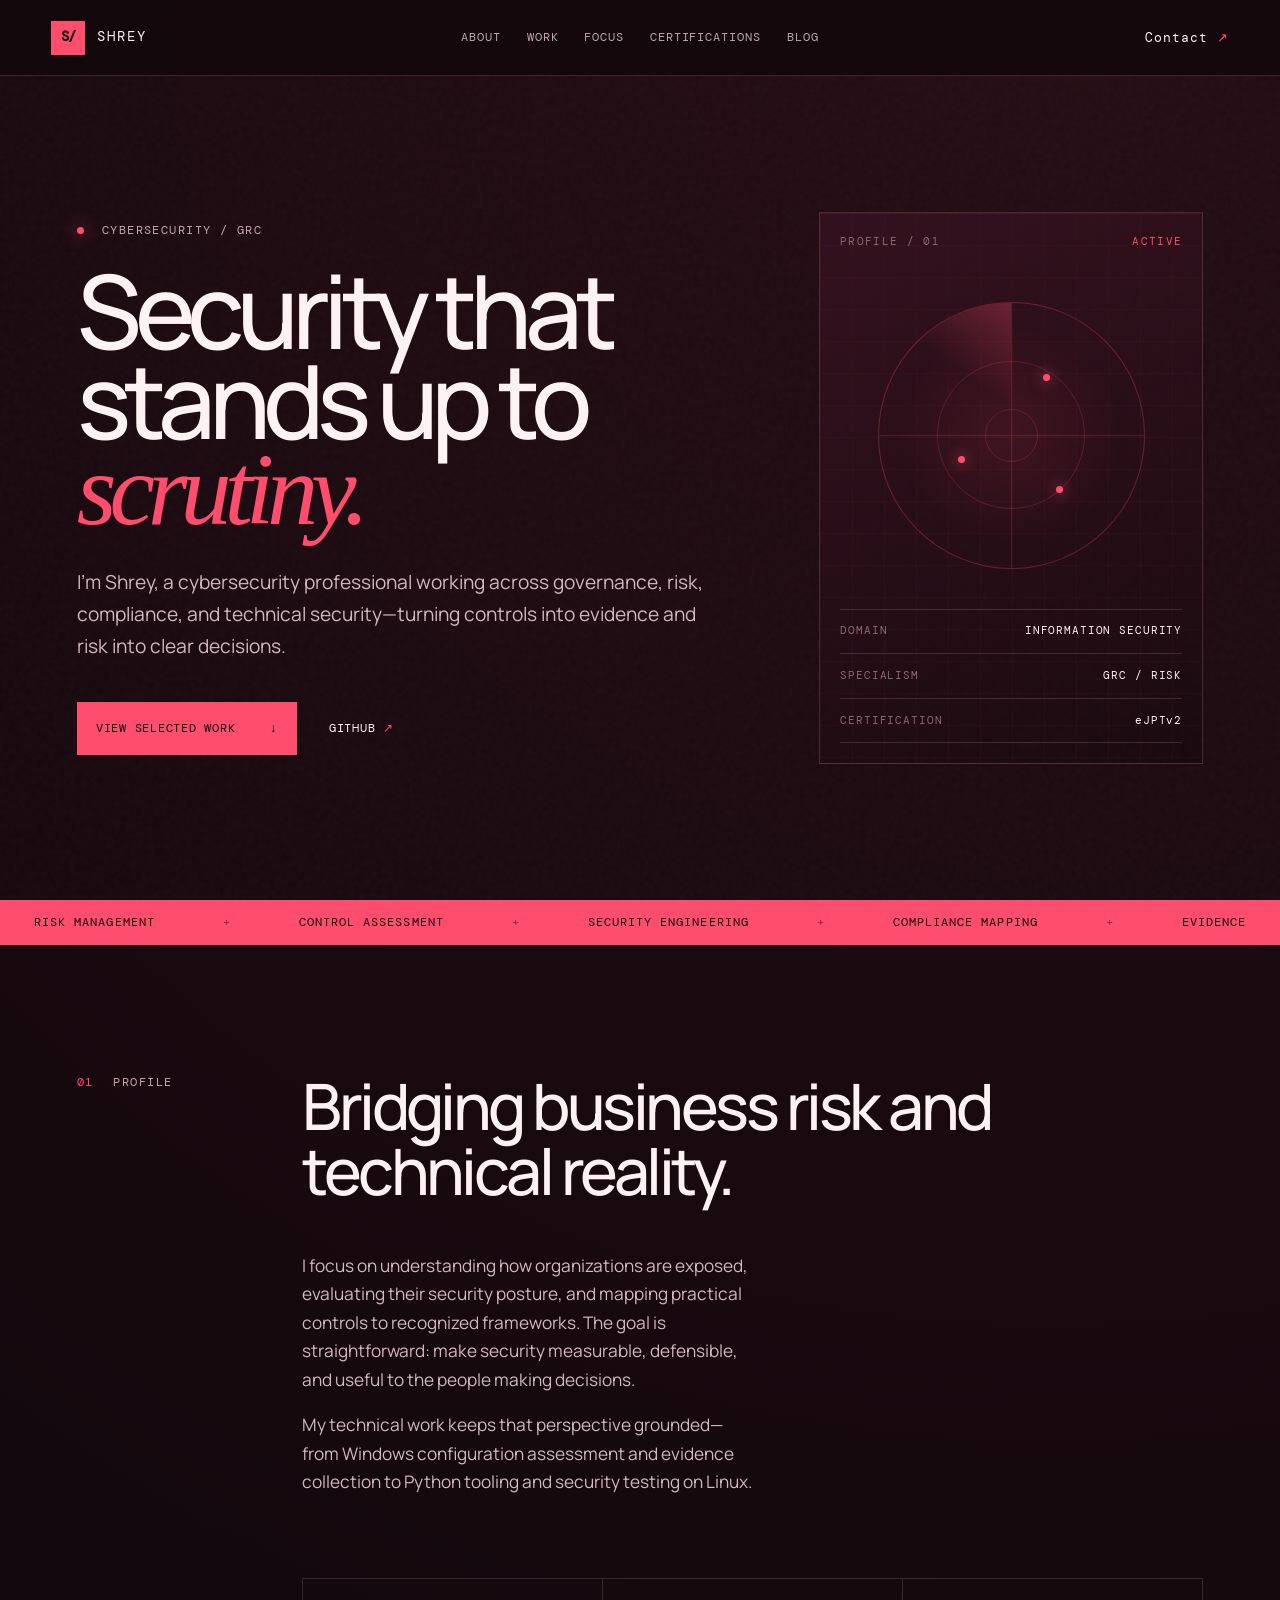
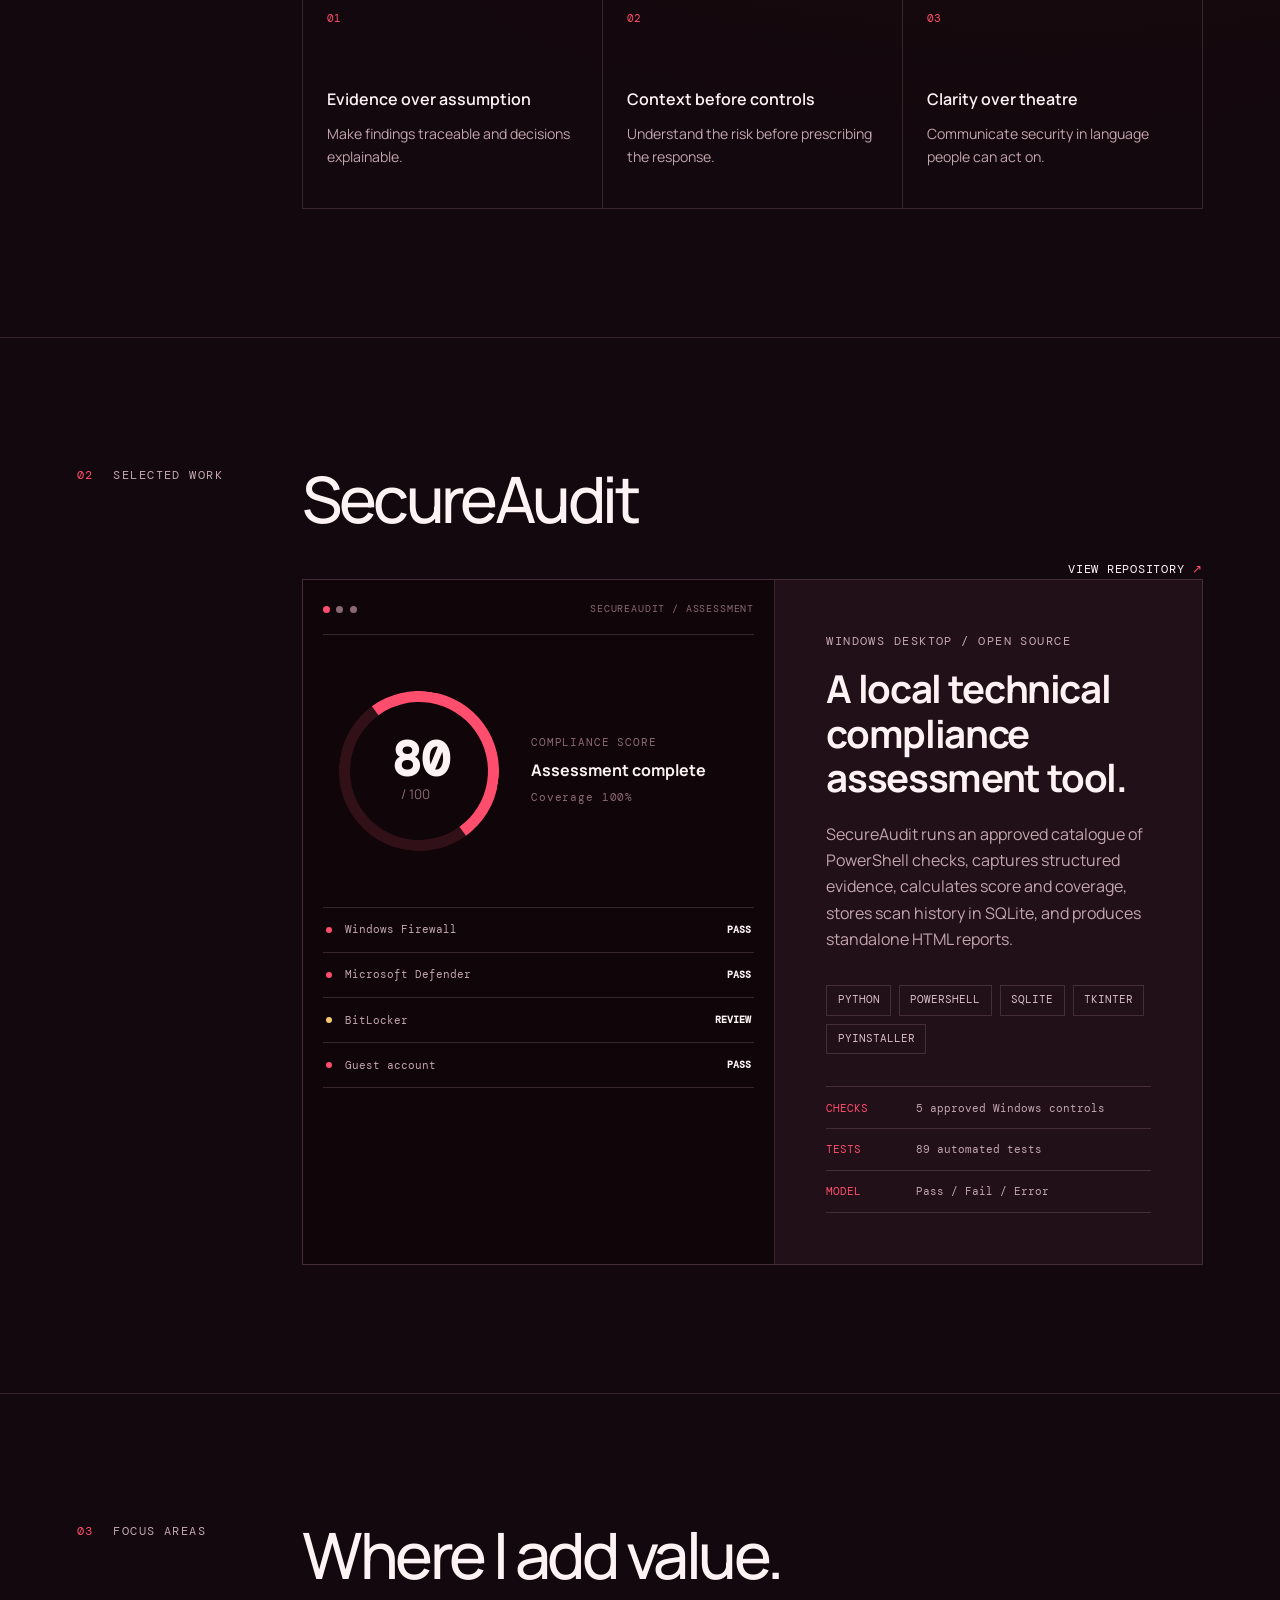
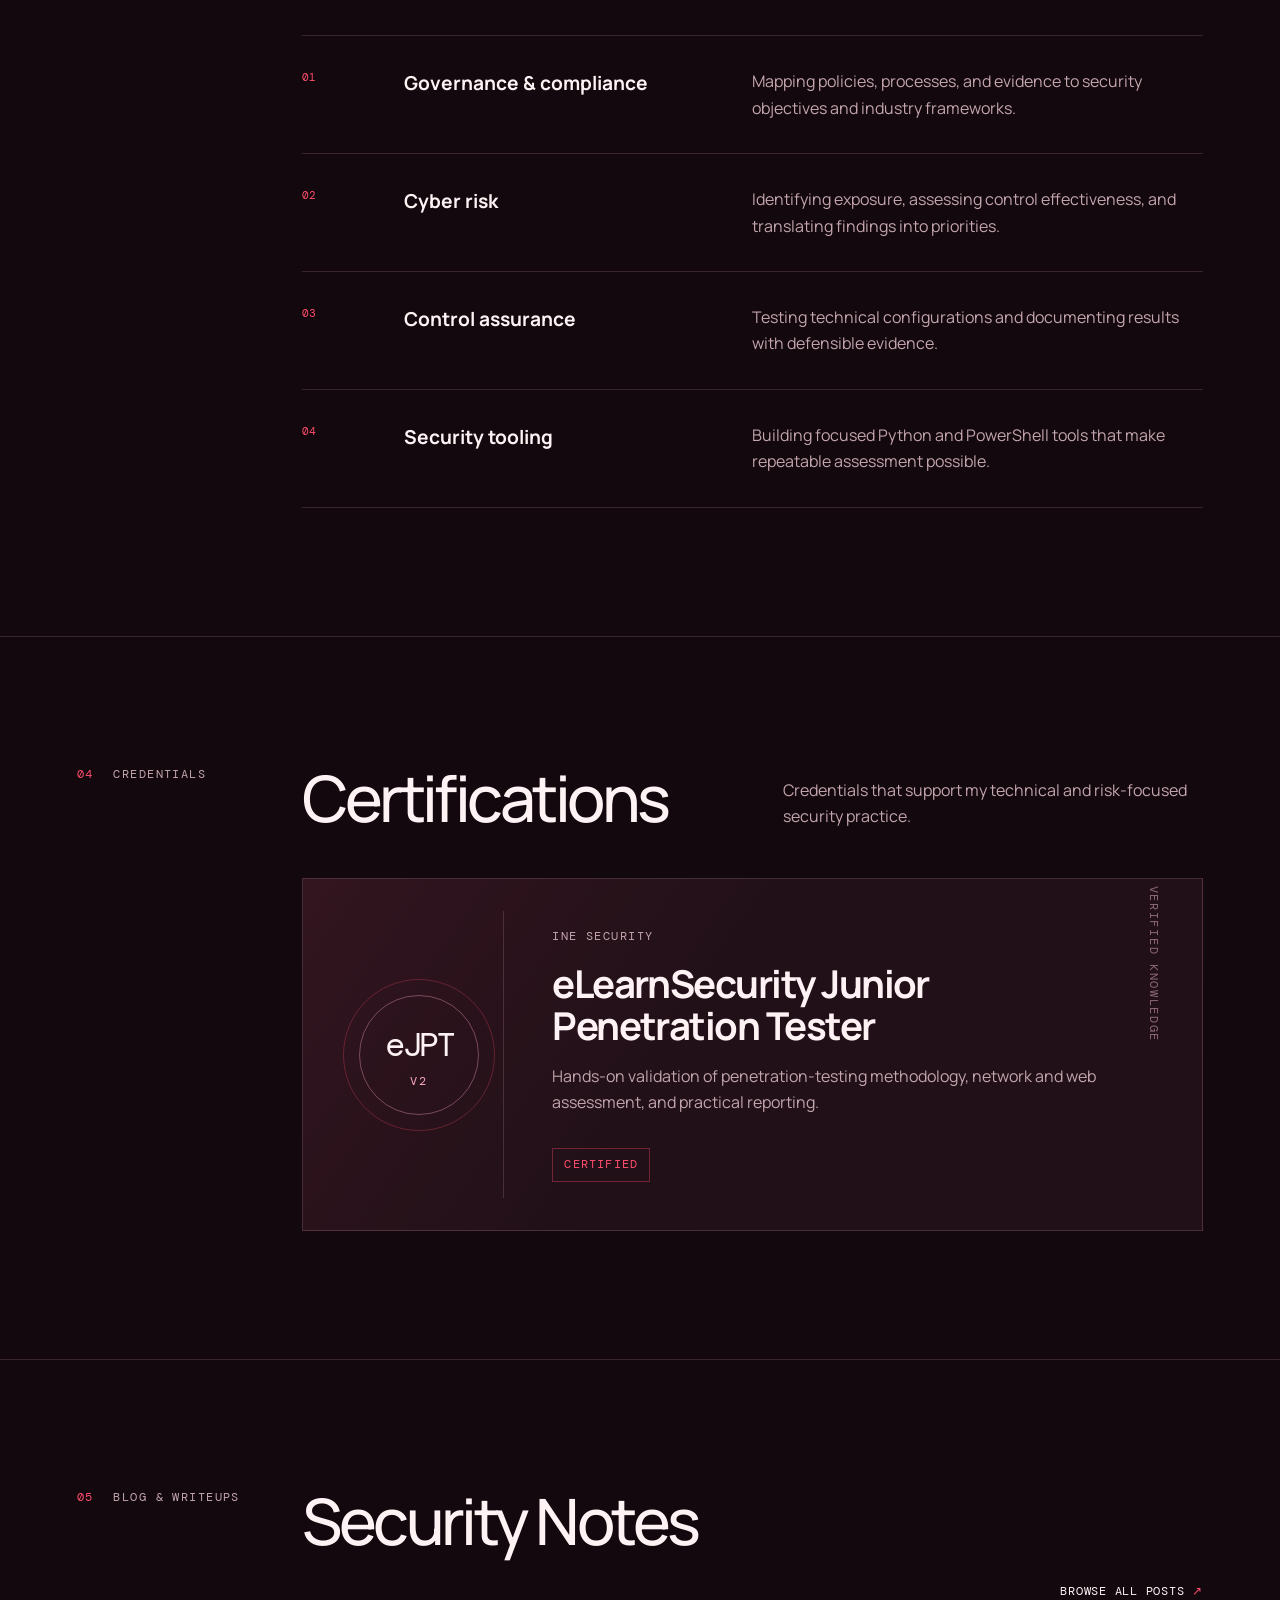
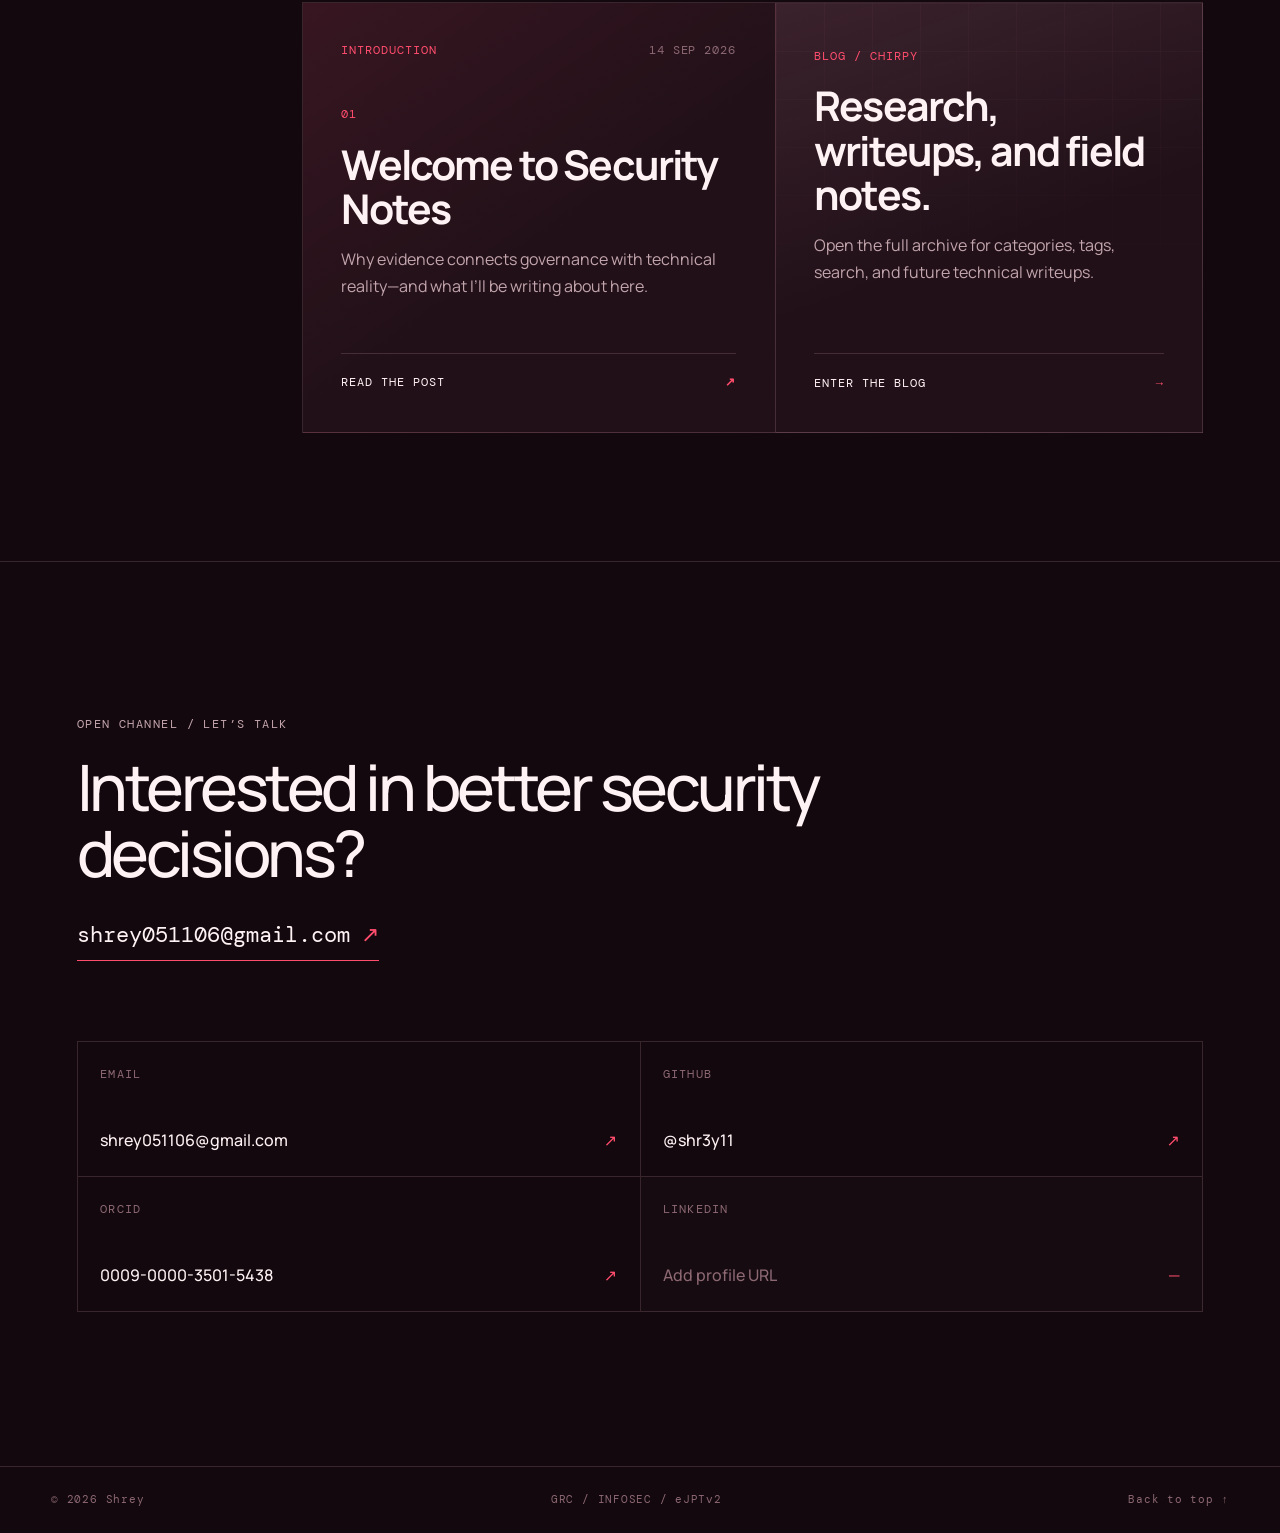
==== commit b0231dd5: "Refresh cached theme assets" ====
--- a/index.html
+++ b/index.html
@@ -3,20 +3,20 @@
   <head>
     <meta charset="utf-8" />
     <meta name="viewport" content="width=device-width, initial-scale=1" />
-    <meta name="theme-color" content="#08110f" />
+    <meta name="theme-color" content="#13080d" />
     <meta
       name="description"
       content="Shrey is a cybersecurity professional focused on governance, risk, compliance, and practical security engineering."
     />
     <title>Shrey — Cybersecurity &amp; GRC</title>
-    <link rel="icon" href="favicon.svg" type="image/svg+xml" />
+    <link rel="icon" href="favicon.svg?v=crimson" type="image/svg+xml" />
     <link rel="preconnect" href="https://fonts.googleapis.com" />
     <link rel="preconnect" href="https://fonts.gstatic.com" crossorigin />
     <link
       href="https://fonts.googleapis.com/css2?family=DM+Mono:wght@400;500&family=Manrope:wght@400;500;600;700&display=swap"
       rel="stylesheet"
     />
-    <link rel="stylesheet" href="styles.css" />
+    <link rel="stylesheet" href="styles.css?v=crimson" />
     <script src="script.js" defer></script>
   </head>
   <body>
--- a/styles.css
+++ b/styles.css
@@ -1,14 +1,14 @@
 :root {
-  --ink: #edf4ff;
-  --muted: #91a1b8;
-  --dim: #61728d;
-  --bg: #07101f;
-  --panel: #0b1728;
-  --panel-strong: #10203a;
-  --line: rgba(173, 209, 255, 0.16);
-  --accent: #60e6ff;
-  --accent-soft: rgba(96, 230, 255, 0.12);
-  --secondary: #a78bfa;
+  --ink: #fff2f4;
+  --muted: #c3a5ad;
+  --dim: #8c6873;
+  --bg: #13080d;
+  --panel: #211018;
+  --panel-strong: #2c1420;
+  --line: rgba(255, 196, 208, 0.16);
+  --accent: #ff4d6d;
+  --accent-soft: rgba(255, 77, 109, 0.12);
+  --secondary: #f6a6c1;
   --warning: #f7c873;
   --sans: "Manrope", system-ui, sans-serif;
   --mono: "DM Mono", ui-monospace, monospace;
@@ -16,7 +16,7 @@
 
 * { box-sizing: border-box; }
 html { scroll-behavior: smooth; }
-body { margin: 0; color: var(--ink); background: var(--bg); font-family: var(--sans); font-size: 16px; line-height: 1.65; }
+body { margin: 0; color: var(--ink); background: radial-gradient(circle at 82% 0%, rgba(255,77,109,.08), transparent 28%), var(--bg); font-family: var(--sans); font-size: 16px; line-height: 1.65; }
 a { color: inherit; text-decoration: none; }
 button { font: inherit; }
 ::selection { color: var(--bg); background: var(--accent); }
@@ -26,7 +26,7 @@
 .skip-link { position: fixed; top: 0; left: 1rem; z-index: 20; transform: translateY(-120%); padding: .6rem 1rem; color: var(--bg); background: var(--accent); }
 .skip-link:focus { transform: translateY(0); }
 
-.site-header { position: sticky; top: 0; z-index: 10; display: grid; grid-template-columns: 1fr auto 1fr; align-items: center; min-height: 76px; padding: 0 clamp(1.25rem, 4vw, 4.5rem); border-bottom: 1px solid var(--line); background: rgba(7,16,31,.88); backdrop-filter: blur(18px); }
+.site-header { position: sticky; top: 0; z-index: 10; display: grid; grid-template-columns: 1fr auto 1fr; align-items: center; min-height: 76px; padding: 0 clamp(1.25rem, 4vw, 4.5rem); border-bottom: 1px solid var(--line); background: rgba(19,8,13,.9); backdrop-filter: blur(18px); }
 .brand { display: inline-flex; align-items: center; gap: .75rem; justify-self: start; font-family: var(--mono); font-size: .85rem; letter-spacing: .14em; }
 .brand-mark { display: grid; width: 34px; height: 34px; place-items: center; color: var(--bg); background: var(--accent); font-weight: 600; letter-spacing: -.08em; }
 .site-nav { display: flex; gap: clamp(1rem,2vw,2rem); font-family: var(--mono); color: var(--muted); font-size: .75rem; letter-spacing: .08em; text-transform: uppercase; }
@@ -43,24 +43,24 @@
 h1, h2, h3, p { margin-top: 0; }
 h1 { margin: 1.5rem 0 2rem; font-size: clamp(3.7rem,8vw,8.5rem); line-height: .88; letter-spacing: -.07em; font-weight: 500; }
 h1 em { display: block; color: var(--accent); font-family: Georgia, serif; font-weight: 400; }
-.hero-summary { max-width: 700px; color: #b8c5d8; font-size: clamp(1.08rem,1.5vw,1.3rem); }
+.hero-summary { max-width: 700px; color: #d1b8be; font-size: clamp(1.08rem,1.5vw,1.3rem); }
 .hero-actions { display: flex; align-items: center; gap: 2rem; margin-top: 2.5rem; }
 .button { display: inline-flex; align-items: center; justify-content: space-between; gap: 2rem; min-width: 220px; padding: 1rem 1.2rem; font-family: var(--mono); font-size: .78rem; letter-spacing: .06em; text-transform: uppercase; }
 .button-primary { color: var(--bg); background: var(--accent); }
-.button-primary:hover { background: #c4ff92; }
+.button-primary:hover { background: #ff7890; }
 .text-link { display: inline-flex; gap: .5rem; align-items: center; font-family: var(--mono); font-size: .78rem; letter-spacing: .06em; text-transform: uppercase; }
 
-.signal-card { position: relative; min-height: 520px; padding: 1.25rem; overflow: hidden; border: 1px solid var(--line); background: linear-gradient(155deg, rgba(16,32,58,.96), rgba(7,16,31,.4)); box-shadow: inset 0 1px 0 rgba(255,255,255,.03); }
-.signal-card::before { content: ""; position: absolute; inset: 0; background: linear-gradient(rgba(96,230,255,.04) 1px, transparent 1px), linear-gradient(90deg, rgba(96,230,255,.04) 1px, transparent 1px); background-size: 32px 32px; }
+.signal-card { position: relative; min-height: 520px; padding: 1.25rem; overflow: hidden; border: 1px solid var(--line); background: linear-gradient(155deg, rgba(52,18,31,.96), rgba(19,8,13,.42)); box-shadow: inset 0 1px 0 rgba(255,255,255,.03); }
+.signal-card::before { content: ""; position: absolute; inset: 0; background: linear-gradient(rgba(255,77,109,.045) 1px, transparent 1px), linear-gradient(90deg, rgba(255,77,109,.045) 1px, transparent 1px); background-size: 32px 32px; }
 .signal-topline { position: relative; display: flex; justify-content: space-between; font-family: var(--mono); color: var(--dim); font-size: .68rem; letter-spacing: .12em; }
 .signal-live { color: var(--accent); }
-.radar { position: relative; width: min(78%,300px); aspect-ratio: 1; margin: 3.2rem auto 2.5rem; overflow: hidden; border: 1px solid rgba(96,230,255,.28); border-radius: 50%; background: radial-gradient(circle, rgba(96,230,255,.1), transparent 62%); }
-.radar-ring { position: absolute; inset: 22%; border: 1px solid rgba(96,230,255,.2); border-radius: 50%; }
+.radar { position: relative; width: min(78%,300px); aspect-ratio: 1; margin: 3.2rem auto 2.5rem; overflow: hidden; border: 1px solid rgba(255,77,109,.3); border-radius: 50%; background: radial-gradient(circle, rgba(255,77,109,.11), transparent 62%); }
+.radar-ring { position: absolute; inset: 22%; border: 1px solid rgba(255,77,109,.22); border-radius: 50%; }
 .radar-ring-two { inset: 40%; }
-.radar-cross { position: absolute; background: rgba(96,230,255,.18); }
+.radar-cross { position: absolute; background: rgba(255,77,109,.2); }
 .radar-cross-x { top: 50%; left: 0; width: 100%; height: 1px; }
 .radar-cross-y { top: 0; left: 50%; width: 1px; height: 100%; }
-.radar-sweep { position: absolute; inset: 0 50% 50% 0; transform-origin: bottom right; background: linear-gradient(35deg, transparent 54%, rgba(96,230,255,.28)); animation: sweep 5s linear infinite; }
+.radar-sweep { position: absolute; inset: 0 50% 50% 0; transform-origin: bottom right; background: linear-gradient(35deg, transparent 54%, rgba(255,77,109,.3)); animation: sweep 5s linear infinite; }
 .radar-node { position: absolute; width: 7px; height: 7px; border-radius: 50%; background: var(--accent); box-shadow: 0 0 14px var(--accent); }
 .node-one { top: 27%; left: 62%; }.node-two { top: 58%; left: 30%; }.node-three { top: 69%; left: 67%; }
 @keyframes sweep { to { transform: rotate(360deg); } }
@@ -76,7 +76,7 @@
 .section-content h2, .contact h2 { max-width: 930px; margin-bottom: 3rem; font-size: clamp(2.5rem,5vw,5.4rem); line-height: 1.02; letter-spacing: -.055em; font-weight: 500; }
 .about-grid { display: grid; grid-template-columns: 1.1fr .9fr; column-gap: 5rem; }
 .about-grid h2, .principles { grid-column: 1/-1; }
-.body-copy { color: #b8c5d8; font-size: 1.08rem; }
+.body-copy { color: #d1b8be; font-size: 1.08rem; }
 .principles { display: grid; grid-template-columns: repeat(3,1fr); margin-top: 4rem; border-top: 1px solid var(--line); border-left: 1px solid var(--line); }
 .principles article { min-height: 230px; padding: 1.5rem; border-right: 1px solid var(--line); border-bottom: 1px solid var(--line); }
 .principles span, .focus-list span { font-family: var(--mono); color: var(--accent); font-size: .7rem; }
@@ -84,12 +84,12 @@
 .principles p { color: var(--muted); font-size: .88rem; }
 .section-heading-row { display: flex; align-items: flex-end; justify-content: space-between; gap: 2rem; }
 .project-card { display: grid; grid-template-columns: 1.05fr .95fr; border: 1px solid var(--line); background: var(--panel); }
-.project-visual { min-height: 500px; padding: 1.25rem; background: #060d1a; border-right: 1px solid var(--line); }
+.project-visual { min-height: 500px; padding: 1.25rem; background: #10060a; border-right: 1px solid var(--line); }
 .terminal-bar { display: flex; align-items: center; gap: .4rem; padding-bottom: 1rem; border-bottom: 1px solid var(--line); }
 .terminal-bar span { width: 7px; height: 7px; border-radius: 50%; background: var(--dim); }.terminal-bar span:first-child { background: var(--accent); }
 .terminal-bar b { margin-left: auto; font-family: var(--mono); color: var(--dim); font-size: .65rem; letter-spacing: .08em; font-weight: 400; }
 .score-panel { display: flex; align-items: center; gap: 2rem; margin: 3.5rem 1rem; }
-.score-ring { display: grid; width: 160px; aspect-ratio: 1; place-content: center; text-align: center; border: 11px solid rgba(96,230,255,.14); border-top-color: var(--accent); border-right-color: var(--accent); border-radius: 50%; transform: rotate(9deg); }
+.score-ring { display: grid; width: 160px; aspect-ratio: 1; place-content: center; text-align: center; border: 11px solid rgba(255,77,109,.14); border-top-color: var(--accent); border-right-color: var(--accent); border-radius: 50%; transform: rotate(9deg); }
 .score-ring strong, .score-ring small { transform: rotate(-9deg); }.score-ring strong { font-family: var(--mono); font-size: 3rem; line-height: 1; }.score-ring small { color: var(--dim); }
 .score-copy { display: grid; gap: .35rem; }.score-copy span, .score-copy i { font-family: var(--mono); color: var(--dim); font-size: .66rem; font-style: normal; letter-spacing: .08em; }.score-copy b { font-size: 1rem; }
 .check-list { border-top: 1px solid var(--line); }
@@ -99,7 +99,7 @@
 .project-copy h3 { margin: 1rem 0 1.3rem; font-size: clamp(1.7rem,3vw,2.5rem); line-height: 1.15; letter-spacing: -.035em; }
 .project-copy > p:not(.eyebrow) { color: var(--muted); }
 .tag-list { display: flex; flex-wrap: wrap; gap: .5rem; padding: 0; margin: 2rem 0; list-style: none; }
-.tag-list li { padding: .35rem .65rem; border: 1px solid var(--line); font-family: var(--mono); color: #bac8c3; font-size: .67rem; text-transform: uppercase; }
+.tag-list li { padding: .35rem .65rem; border: 1px solid var(--line); font-family: var(--mono); color: #d8bec4; font-size: .67rem; text-transform: uppercase; }
 .project-facts { margin: 0; border-top: 1px solid var(--line); }.project-facts div { display: grid; grid-template-columns: 90px 1fr; padding: .7rem 0; border-bottom: 1px solid var(--line); }.project-facts dt, .project-facts dd { margin: 0; font-family: var(--mono); font-size: .7rem; }.project-facts dt { color: var(--accent); }.project-facts dd { color: var(--muted); }
 .focus-list { border-top: 1px solid var(--line); }
 .focus-list article { display: grid; grid-template-columns: 70px minmax(220px,.7fr) 1fr; gap: 2rem; padding: 2rem 0; border-bottom: 1px solid var(--line); align-items: start; }
@@ -107,28 +107,28 @@
 .credentials-heading, .blog-heading { align-items: end; }
 .credentials-heading > p { max-width: 420px; margin: 0 0 3rem; color: var(--muted); }
 .credential-grid { display: grid; grid-template-columns: minmax(0, 1fr); }
-.credential-card { position: relative; display: grid; grid-template-columns: minmax(180px,.35fr) minmax(0,1fr); min-height: 340px; overflow: hidden; border: 1px solid var(--line); background: linear-gradient(125deg, rgba(96,230,255,.07), transparent 44%), var(--panel); }
+.credential-card { position: relative; display: grid; grid-template-columns: minmax(180px,.35fr) minmax(0,1fr); min-height: 340px; overflow: hidden; border: 1px solid var(--line); background: linear-gradient(125deg, rgba(255,77,109,.08), transparent 44%), var(--panel); }
 .credential-card::after { content: "VERIFIED KNOWLEDGE"; position: absolute; right: -1.8rem; top: 4.7rem; transform: rotate(90deg); color: var(--dim); font-family: var(--mono); font-size: .75rem; letter-spacing: .14em; }
 .credential-seal { display: grid; align-content: center; justify-content: center; place-items: center; margin: 2rem; border-right: 1px solid var(--line); }
-.credential-seal::before, .credential-seal::after { content: ""; position: absolute; width: 150px; aspect-ratio: 1; border: 1px solid rgba(96,230,255,.25); border-radius: 50%; }
-.credential-seal::after { width: 118px; border-color: rgba(167,139,250,.35); }
+.credential-seal::before, .credential-seal::after { content: ""; position: absolute; width: 150px; aspect-ratio: 1; border: 1px solid rgba(255,77,109,.28); border-radius: 50%; }
+.credential-seal::after { width: 118px; border-color: rgba(246,166,193,.38); }
 .credential-seal span, .credential-seal small { position: relative; z-index: 1; font-family: var(--mono); }
 .credential-seal span { font-size: 2.1rem; letter-spacing: -.08em; }.credential-seal small { color: var(--secondary); font-size: .75rem; letter-spacing: .18em; }
 .credential-copy { align-self: center; max-width: 700px; padding: 3rem clamp(2rem,5vw,5rem) 3rem 1rem; }
 .credential-copy h3 { max-width: 620px; margin: 1rem 0; font-size: clamp(1.7rem,3vw,2.7rem); line-height: 1.1; letter-spacing: -.04em; }
 .credential-copy > p:not(.eyebrow) { color: var(--muted); }
-.credential-status { display: inline-block; margin-top: 1rem; padding: .4rem .7rem; border: 1px solid rgba(96,230,255,.32); color: var(--accent); font-family: var(--mono); font-size: .75rem; letter-spacing: .1em; }
+.credential-status { display: inline-block; margin-top: 1rem; padding: .4rem .7rem; border: 1px solid rgba(255,77,109,.36); color: var(--accent); font-family: var(--mono); font-size: .75rem; letter-spacing: .1em; }
 .blog-grid { display: grid; grid-template-columns: 1.05fr .95fr; border-top: 1px solid var(--line); border-left: 1px solid var(--line); }
 .post-card { position: relative; display: flex; min-height: 430px; flex-direction: column; justify-content: space-between; padding: clamp(1.5rem,3vw,2.5rem); overflow: hidden; border-right: 1px solid var(--line); border-bottom: 1px solid var(--line); background: var(--panel); }
-.post-card:hover, .post-card:focus-visible { background: var(--panel-strong); border-color: rgba(96,230,255,.42); outline: 0; }
-.post-card-featured { background: linear-gradient(145deg, rgba(96,230,255,.09), transparent 55%), var(--panel); }
+.post-card:hover, .post-card:focus-visible { background: var(--panel-strong); border-color: rgba(255,77,109,.44); outline: 0; }
+.post-card-featured { background: linear-gradient(145deg, rgba(255,77,109,.1), transparent 55%), var(--panel); }
 .post-meta, .post-index, .post-link { position: relative; z-index: 1; font-family: var(--mono); font-size: .75rem; letter-spacing: .08em; }
 .post-meta { display: flex; justify-content: space-between; color: var(--dim); }.post-meta span, .post-index { color: var(--accent); }
 .post-card-body { position: relative; z-index: 1; max-width: 590px; }
 .post-card h3 { margin: 1rem 0; font-size: clamp(1.8rem,3.2vw,3rem); line-height: 1.08; letter-spacing: -.045em; }
 .post-card p { color: var(--muted); }.post-link { display: flex; justify-content: space-between; padding-top: 1.2rem; border-top: 1px solid var(--line); text-transform: uppercase; }.post-link b { color: var(--accent); }
-.blog-portal { background: linear-gradient(160deg, rgba(167,139,250,.12), transparent 55%), var(--panel); }
-.portal-grid { position: absolute; inset: 0; opacity: .25; background: linear-gradient(rgba(167,139,250,.13) 1px, transparent 1px), linear-gradient(90deg, rgba(167,139,250,.13) 1px, transparent 1px); background-size: 48px 48px; mask-image: linear-gradient(to bottom, black, transparent 70%); }
+.blog-portal { background: linear-gradient(160deg, rgba(246,166,193,.12), transparent 55%), var(--panel); }
+.portal-grid { position: absolute; inset: 0; opacity: .25; background: linear-gradient(rgba(246,166,193,.14) 1px, transparent 1px), linear-gradient(90deg, rgba(246,166,193,.14) 1px, transparent 1px); background-size: 48px 48px; mask-image: linear-gradient(to bottom, black, transparent 70%); }
 .contact { max-width: 1450px; margin: auto; padding: clamp(7rem,12vw,12rem) clamp(1.25rem,6vw,6.5rem); }
 .contact h2 { margin: 1.2rem 0 2rem; }
 .contact-email { display: inline-flex; gap: .7rem; align-items: center; padding-bottom: .4rem; border-bottom: 1px solid var(--accent); font-family: var(--mono); font-size: clamp(1rem,2vw,1.4rem); }.contact-email span { color: var(--accent); }
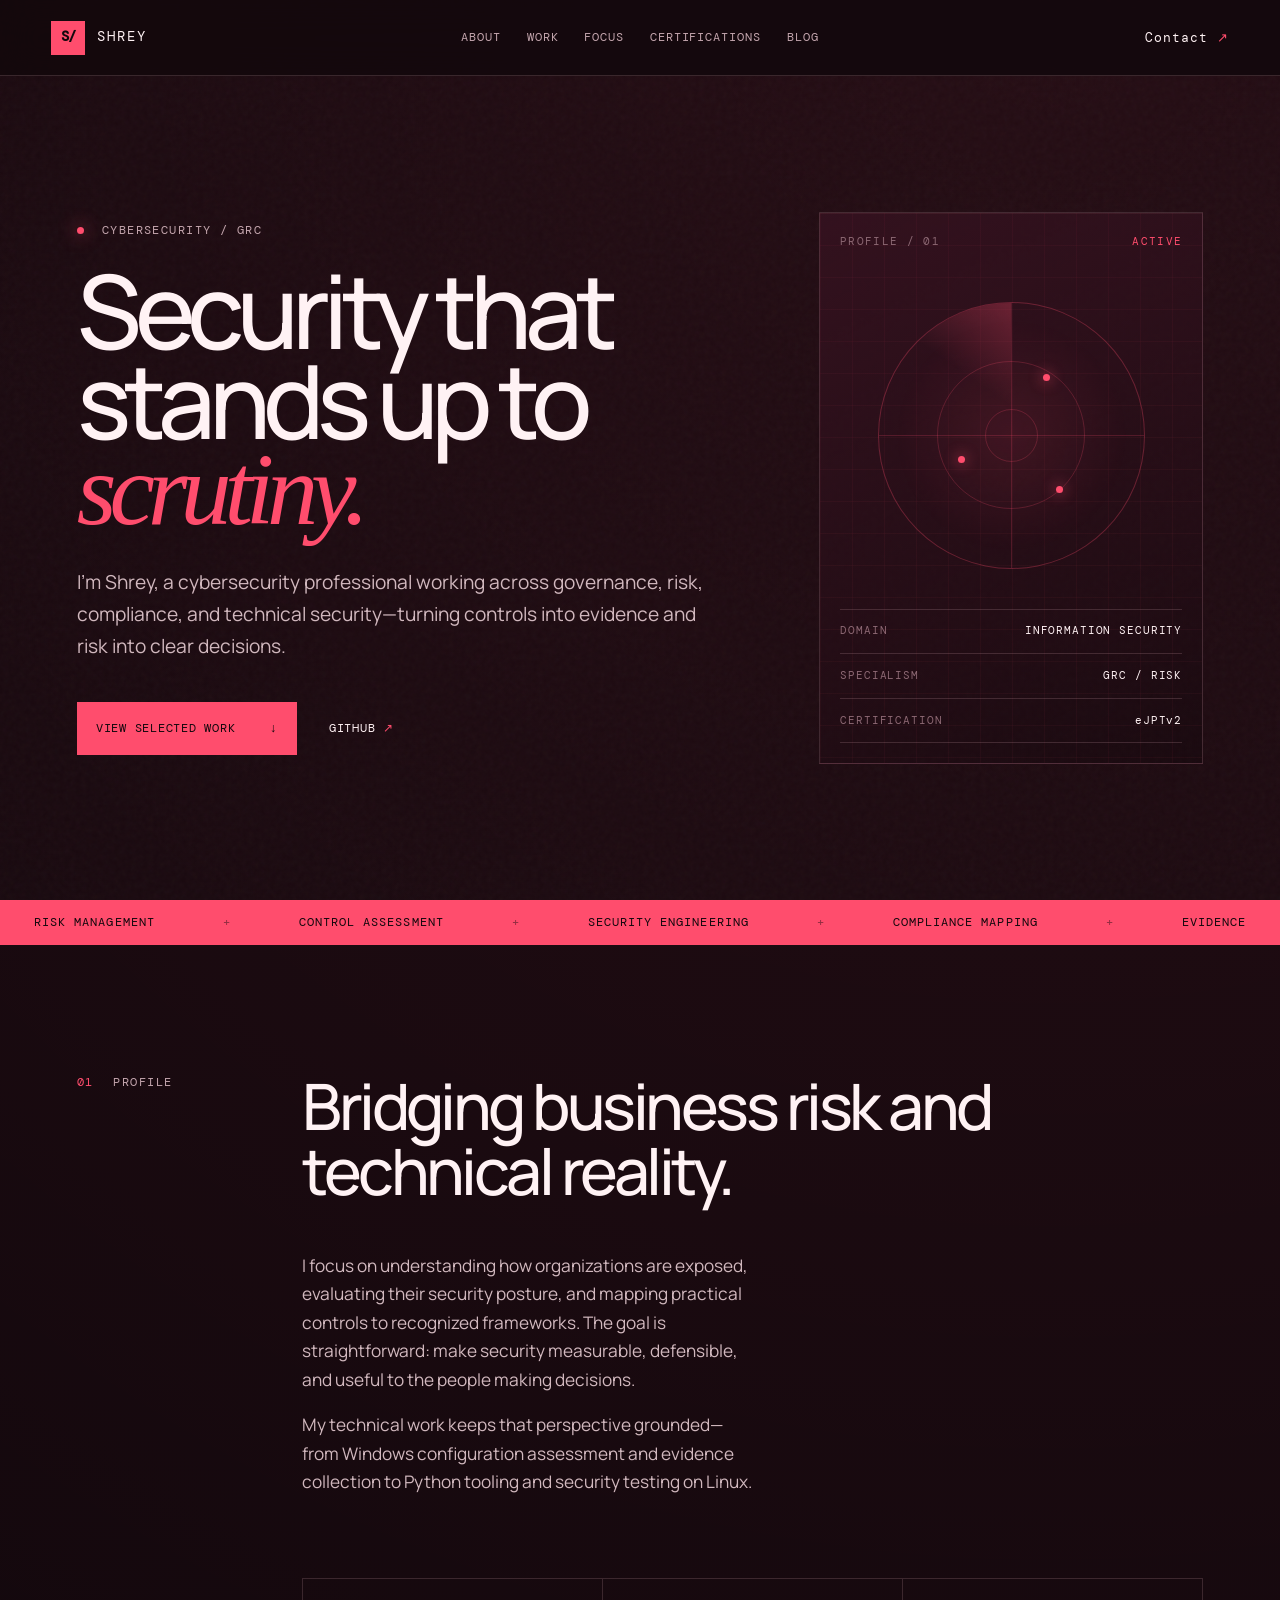
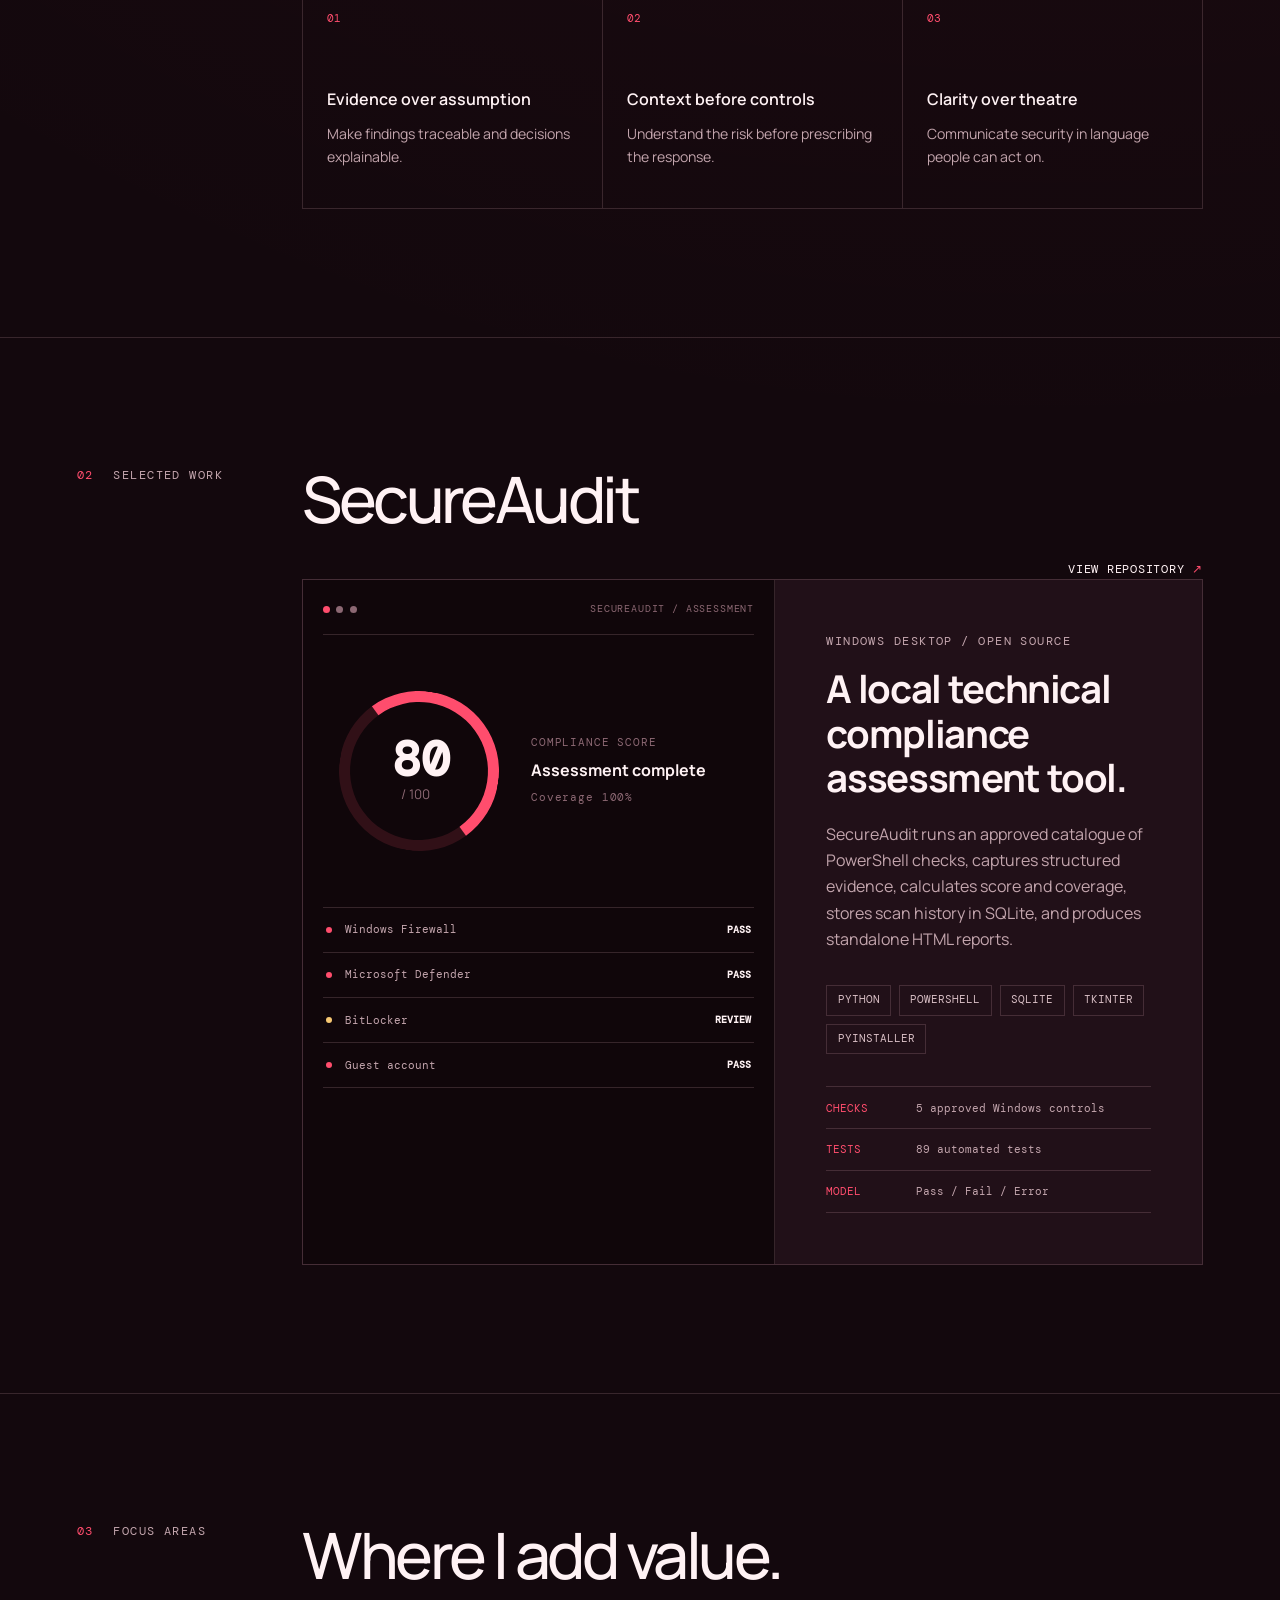
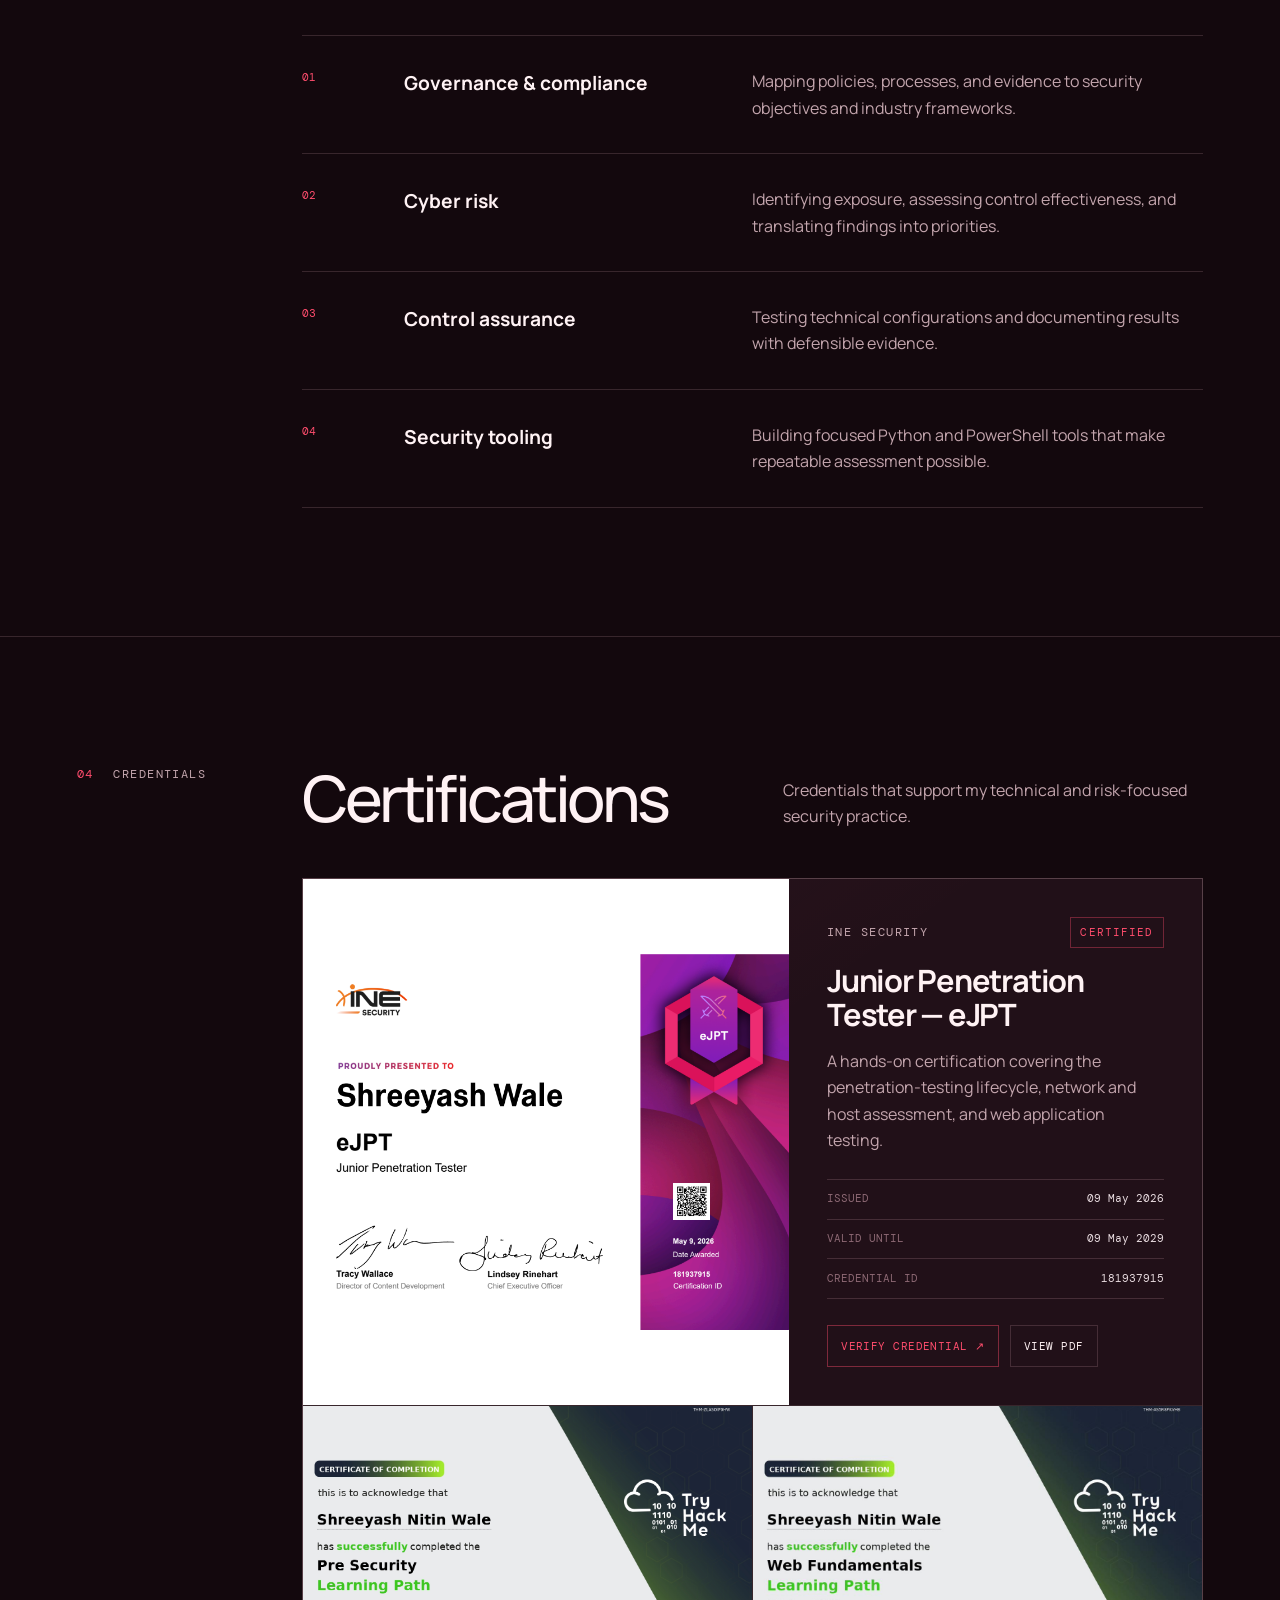
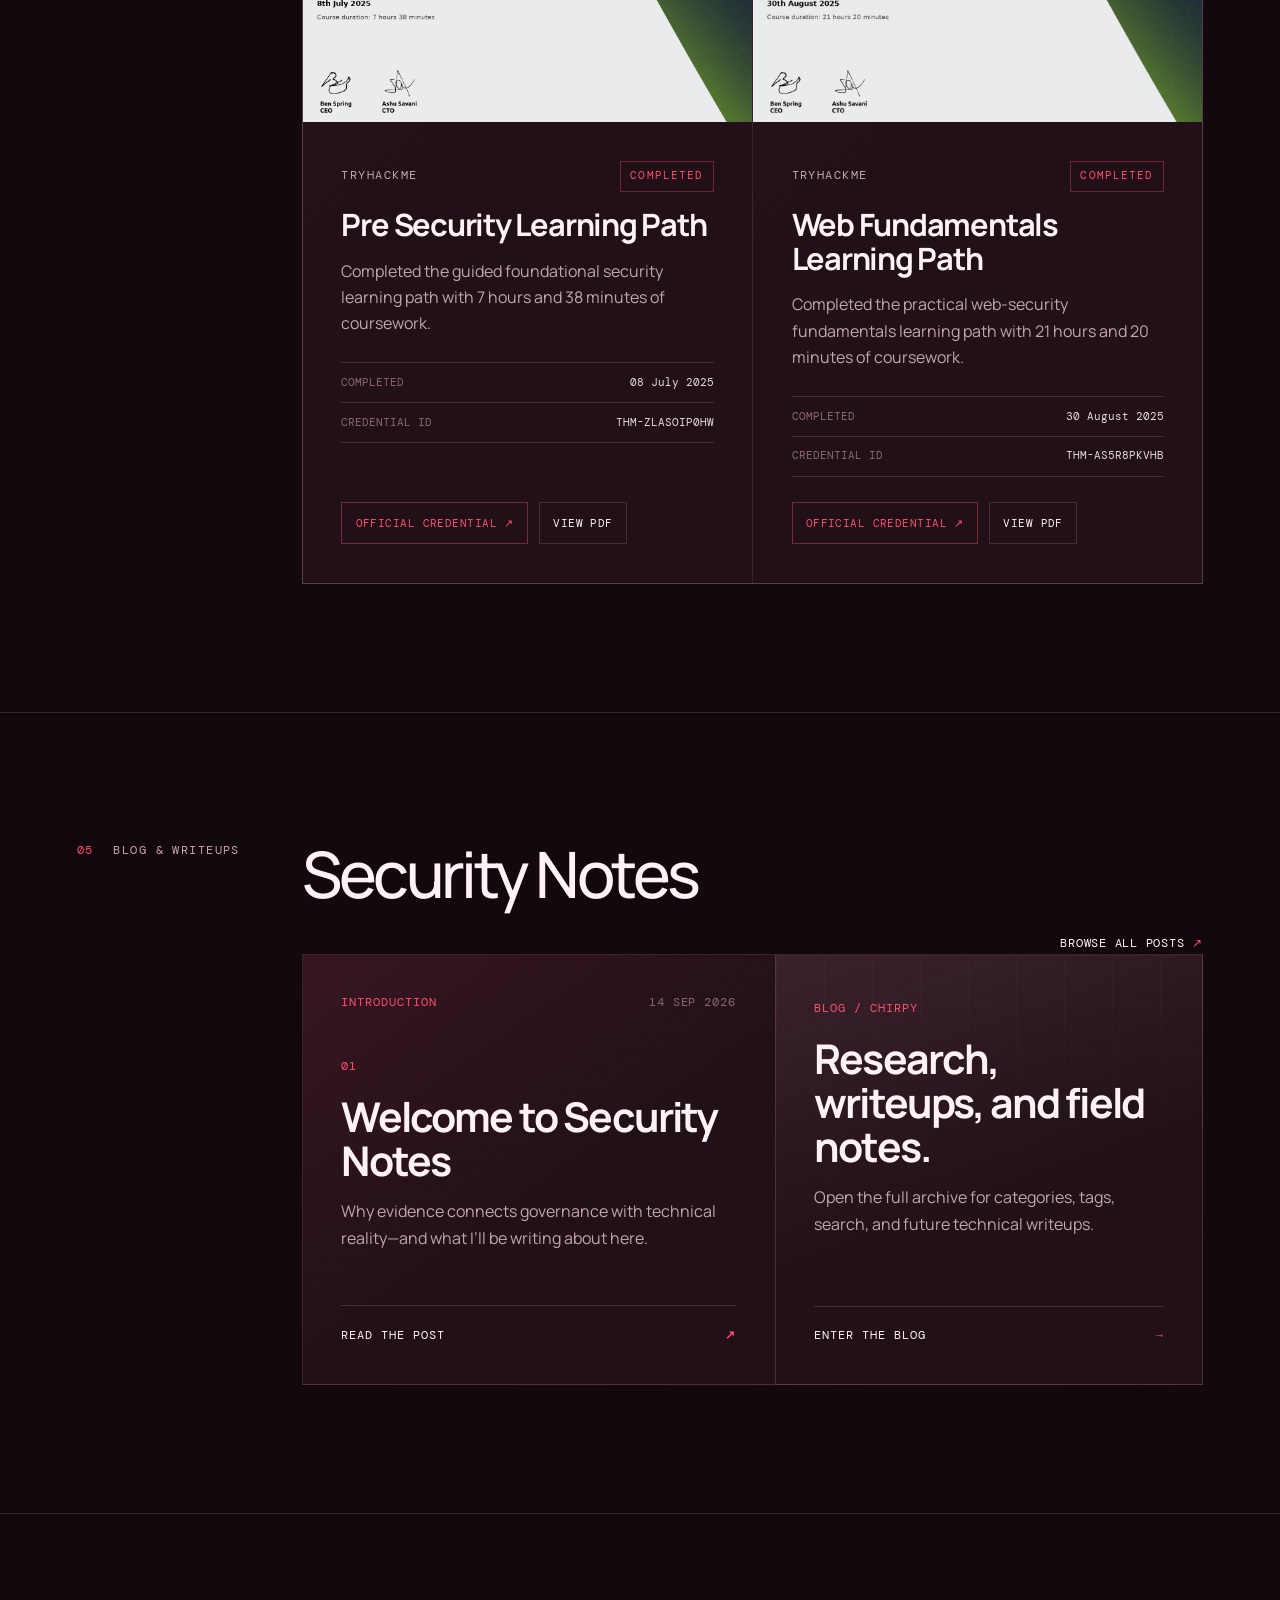
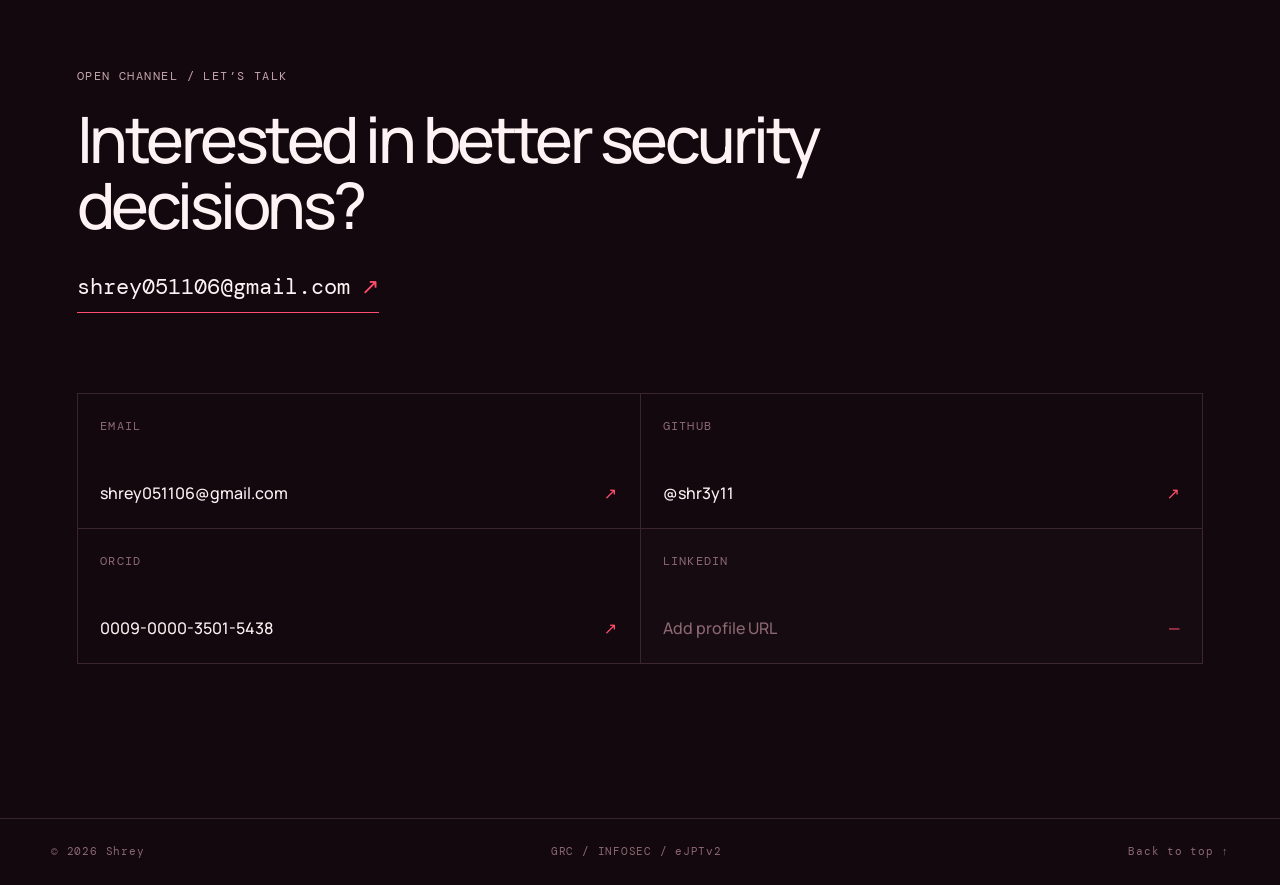
==== commit 0d077093: "Add verified certification gallery" ====
--- a/index.html
+++ b/index.html
@@ -16,7 +16,7 @@
       href="https://fonts.googleapis.com/css2?family=DM+Mono:wght@400;500&family=Manrope:wght@400;500;600;700&display=swap"
       rel="stylesheet"
     />
-    <link rel="stylesheet" href="styles.css?v=crimson" />
+    <link rel="stylesheet" href="styles.css?v=credentials" />
     <script src="script.js" defer></script>
   </head>
   <body>
@@ -170,13 +170,61 @@
             <p>Credentials that support my technical and risk-focused security practice.</p>
           </div>
           <div class="credential-grid">
+            <article class="credential-card credential-card-featured">
+              <a class="credential-media" href="assets/certifications/ejpt-certificate.pdf" target="_blank" rel="noopener" aria-label="View the eJPT certificate PDF">
+                <img src="assets/certifications/ejpt-certificate.png" alt="INE eJPT certificate awarded to Shreeyash Wale" loading="lazy" />
+              </a>
+              <div class="credential-copy">
+                <div class="credential-kicker"><p class="eyebrow">INE SECURITY</p><span class="credential-status">CERTIFIED</span></div>
+                <h3>Junior Penetration Tester — eJPT</h3>
+                <p>A hands-on certification covering the penetration-testing lifecycle, network and host assessment, and web application testing.</p>
+                <dl class="credential-facts">
+                  <div><dt>Issued</dt><dd>09 May 2026</dd></div>
+                  <div><dt>Valid until</dt><dd>09 May 2029</dd></div>
+                  <div><dt>Credential ID</dt><dd>181937915</dd></div>
+                </dl>
+                <div class="credential-actions">
+                  <a href="https://www.credential.net/cb80ab6a-9d09-4139-83dc-7a674bad2b0a" target="_blank" rel="noopener">Verify credential <span aria-hidden="true">↗</span></a>
+                  <a href="assets/certifications/ejpt-certificate.pdf" target="_blank" rel="noopener">View PDF</a>
+                </div>
+              </div>
+            </article>
+
             <article class="credential-card">
-              <div class="credential-seal" aria-hidden="true"><span>eJPT</span><small>V2</small></div>
+              <a class="credential-media" href="assets/certifications/tryhackme-pre-security.pdf" target="_blank" rel="noopener" aria-label="View the TryHackMe Pre Security certificate PDF">
+                <img src="assets/certifications/tryhackme-pre-security.jpg" alt="TryHackMe Pre Security learning path certificate awarded to Shreeyash Nitin Wale" loading="lazy" />
+              </a>
               <div class="credential-copy">
-                <p class="eyebrow">INE SECURITY</p>
-                <h3>eLearnSecurity Junior Penetration Tester</h3>
-                <p>Hands-on validation of penetration-testing methodology, network and web assessment, and practical reporting.</p>
-                <span class="credential-status">CERTIFIED</span>
+                <div class="credential-kicker"><p class="eyebrow">TRYHACKME</p><span class="credential-status">COMPLETED</span></div>
+                <h3>Pre Security Learning Path</h3>
+                <p>Completed the guided foundational security learning path with 7 hours and 38 minutes of coursework.</p>
+                <dl class="credential-facts">
+                  <div><dt>Completed</dt><dd>08 July 2025</dd></div>
+                  <div><dt>Credential ID</dt><dd>THM-ZLASOIP0HW</dd></div>
+                </dl>
+                <div class="credential-actions">
+                  <a href="https://tryhackme-certificates.s3-eu-west-1.amazonaws.com/THM-ZLASOIP0HW.pdf" target="_blank" rel="noopener">Official credential <span aria-hidden="true">↗</span></a>
+                  <a href="assets/certifications/tryhackme-pre-security.pdf" target="_blank" rel="noopener">View PDF</a>
+                </div>
+              </div>
+            </article>
+
+            <article class="credential-card">
+              <a class="credential-media" href="assets/certifications/tryhackme-web-fundamentals.pdf" target="_blank" rel="noopener" aria-label="View the TryHackMe Web Fundamentals certificate PDF">
+                <img src="assets/certifications/tryhackme-web-fundamentals.jpg" alt="TryHackMe Web Fundamentals learning path certificate awarded to Shreeyash Nitin Wale" loading="lazy" />
+              </a>
+              <div class="credential-copy">
+                <div class="credential-kicker"><p class="eyebrow">TRYHACKME</p><span class="credential-status">COMPLETED</span></div>
+                <h3>Web Fundamentals Learning Path</h3>
+                <p>Completed the practical web-security fundamentals learning path with 21 hours and 20 minutes of coursework.</p>
+                <dl class="credential-facts">
+                  <div><dt>Completed</dt><dd>30 August 2025</dd></div>
+                  <div><dt>Credential ID</dt><dd>THM-AS5R8PKVHB</dd></div>
+                </dl>
+                <div class="credential-actions">
+                  <a href="https://tryhackme-certificates.s3-eu-west-1.amazonaws.com/THM-AS5R8PKVHB.pdf" target="_blank" rel="noopener">Official credential <span aria-hidden="true">↗</span></a>
+                  <a href="assets/certifications/tryhackme-web-fundamentals.pdf" target="_blank" rel="noopener">View PDF</a>
+                </div>
               </div>
             </article>
           </div>
--- a/styles.css
+++ b/styles.css
@@ -106,18 +106,30 @@
 .focus-list h3 { margin: 0; font-size: 1.2rem; }.focus-list p { max-width: 560px; margin: 0; color: var(--muted); }
 .credentials-heading, .blog-heading { align-items: end; }
 .credentials-heading > p { max-width: 420px; margin: 0 0 3rem; color: var(--muted); }
-.credential-grid { display: grid; grid-template-columns: minmax(0, 1fr); }
-.credential-card { position: relative; display: grid; grid-template-columns: minmax(180px,.35fr) minmax(0,1fr); min-height: 340px; overflow: hidden; border: 1px solid var(--line); background: linear-gradient(125deg, rgba(255,77,109,.08), transparent 44%), var(--panel); }
-.credential-card::after { content: "VERIFIED KNOWLEDGE"; position: absolute; right: -1.8rem; top: 4.7rem; transform: rotate(90deg); color: var(--dim); font-family: var(--mono); font-size: .75rem; letter-spacing: .14em; }
-.credential-seal { display: grid; align-content: center; justify-content: center; place-items: center; margin: 2rem; border-right: 1px solid var(--line); }
-.credential-seal::before, .credential-seal::after { content: ""; position: absolute; width: 150px; aspect-ratio: 1; border: 1px solid rgba(255,77,109,.28); border-radius: 50%; }
-.credential-seal::after { width: 118px; border-color: rgba(246,166,193,.38); }
-.credential-seal span, .credential-seal small { position: relative; z-index: 1; font-family: var(--mono); }
-.credential-seal span { font-size: 2.1rem; letter-spacing: -.08em; }.credential-seal small { color: var(--secondary); font-size: .75rem; letter-spacing: .18em; }
-.credential-copy { align-self: center; max-width: 700px; padding: 3rem clamp(2rem,5vw,5rem) 3rem 1rem; }
-.credential-copy h3 { max-width: 620px; margin: 1rem 0; font-size: clamp(1.7rem,3vw,2.7rem); line-height: 1.1; letter-spacing: -.04em; }
-.credential-copy > p:not(.eyebrow) { color: var(--muted); }
-.credential-status { display: inline-block; margin-top: 1rem; padding: .4rem .7rem; border: 1px solid rgba(255,77,109,.36); color: var(--accent); font-family: var(--mono); font-size: .75rem; letter-spacing: .1em; }
+.credential-grid { display: grid; grid-template-columns: repeat(2, minmax(0, 1fr)); gap: 1px; overflow: hidden; border: 1px solid var(--line); background: var(--line); }
+.credential-card { position: relative; display: flex; min-width: 0; flex-direction: column; overflow: hidden; background: linear-gradient(145deg, rgba(255,77,109,.06), transparent 42%), var(--panel); }
+.credential-card-featured { grid-column: 1 / -1; display: grid; grid-template-columns: minmax(0,1.08fr) minmax(340px,.92fr); }
+.credential-media { display: block; min-width: 0; overflow: hidden; background: #fff; }
+.credential-media img { display: block; width: 100%; height: 100%; min-height: 260px; aspect-ratio: 1.42 / 1; object-fit: cover; transition: transform .35s ease, filter .35s ease; }
+.credential-card-featured .credential-media img { aspect-ratio: auto; object-fit: contain; }
+.credential-media:hover img, .credential-media:focus-visible img { transform: scale(1.018); filter: saturate(1.08); }
+.credential-media:focus-visible { outline: 2px solid var(--accent); outline-offset: -2px; }
+.credential-copy { display: flex; flex: 1; flex-direction: column; padding: clamp(1.5rem,3vw,2.7rem); }
+.credential-card-featured .credential-copy { justify-content: center; }
+.credential-kicker { display: flex; align-items: center; justify-content: space-between; gap: 1rem; }
+.credential-kicker .eyebrow { margin: 0; }
+.credential-copy h3 { max-width: 620px; margin: 1rem 0; font-size: clamp(1.55rem,2.4vw,2.45rem); line-height: 1.1; letter-spacing: -.04em; }
+.credential-copy > p:not(.eyebrow) { margin: 0; color: var(--muted); }
+.credential-status { display: inline-block; flex: 0 0 auto; padding: .35rem .6rem; border: 1px solid rgba(255,77,109,.36); color: var(--accent); font-family: var(--mono); font-size: .68rem; letter-spacing: .1em; }
+.credential-facts { margin: 1.6rem 0; border-top: 1px solid var(--line); }
+.credential-facts div { display: grid; grid-template-columns: minmax(92px,.7fr) 1.3fr; gap: 1rem; padding: .65rem 0; border-bottom: 1px solid var(--line); }
+.credential-facts dt, .credential-facts dd { margin: 0; overflow-wrap: anywhere; font-family: var(--mono); font-size: .68rem; }
+.credential-facts dt { color: var(--dim); text-transform: uppercase; }
+.credential-facts dd { color: #e9dce0; text-align: right; }
+.credential-actions { display: flex; flex-wrap: wrap; gap: .7rem; margin-top: auto; }
+.credential-actions a { padding: .68rem .82rem; border: 1px solid var(--line); color: var(--text); font-family: var(--mono); font-size: .69rem; letter-spacing: .04em; text-transform: uppercase; }
+.credential-actions a:first-child { border-color: rgba(255,77,109,.42); color: var(--accent); }
+.credential-actions a:hover, .credential-actions a:focus-visible { border-color: var(--accent); background: rgba(255,77,109,.08); outline: 0; }
 .blog-grid { display: grid; grid-template-columns: 1.05fr .95fr; border-top: 1px solid var(--line); border-left: 1px solid var(--line); }
 .post-card { position: relative; display: flex; min-height: 430px; flex-direction: column; justify-content: space-between; padding: clamp(1.5rem,3vw,2.5rem); overflow: hidden; border-right: 1px solid var(--line); border-bottom: 1px solid var(--line); background: var(--panel); }
 .post-card:hover, .post-card:focus-visible { background: var(--panel-strong); border-color: rgba(255,77,109,.44); outline: 0; }
@@ -149,7 +161,7 @@
   .hero { grid-template-columns: 1fr; }.signal-card { min-height: 470px; }
   .section { grid-template-columns: 1fr; gap: 2rem; }.about-grid { grid-template-columns: 1fr; }.body-copy { max-width: 760px; }
   .project-card { grid-template-columns: 1fr; }.project-visual { border-right: 0; border-bottom: 1px solid var(--line); }
-  .credentials-heading > p { margin-bottom: 3rem; }.blog-grid { grid-template-columns: 1fr; }
+  .credentials-heading > p { margin-bottom: 3rem; }.credential-card-featured { grid-template-columns: 1fr; }.blog-grid { grid-template-columns: 1fr; }
 }
 
 @media (max-width: 620px) {
@@ -160,7 +172,7 @@
   .section-heading-row { align-items: flex-start; flex-direction: column; margin-bottom: 1.5rem; }.section-heading-row h2 { margin: 0; }
   .project-visual { min-height: 430px; padding: 1rem; }.score-panel { gap: 1rem; margin: 2.5rem 0; }.score-ring { width: 125px; }.score-ring strong { font-size: 2.3rem; }
   .focus-list article { grid-template-columns: 44px 1fr; gap: 1rem; }.focus-list article p { grid-column: 2; }
-  .credential-card { grid-template-columns: 1fr; }.credential-seal { min-height: 220px; margin: 0 1.5rem; border-right: 0; border-bottom: 1px solid var(--line); }.credential-copy { padding: 2rem 1.5rem 3rem; }
+  .credential-grid { grid-template-columns: 1fr; }.credential-card-featured { grid-column: auto; }.credential-copy { padding: 2rem 1.5rem; }
   .post-card { min-height: 390px; }.contact-grid { grid-template-columns: 1fr; }
   .site-footer { flex-direction: column; }.site-footer span:nth-child(2) { display: none; }
 }
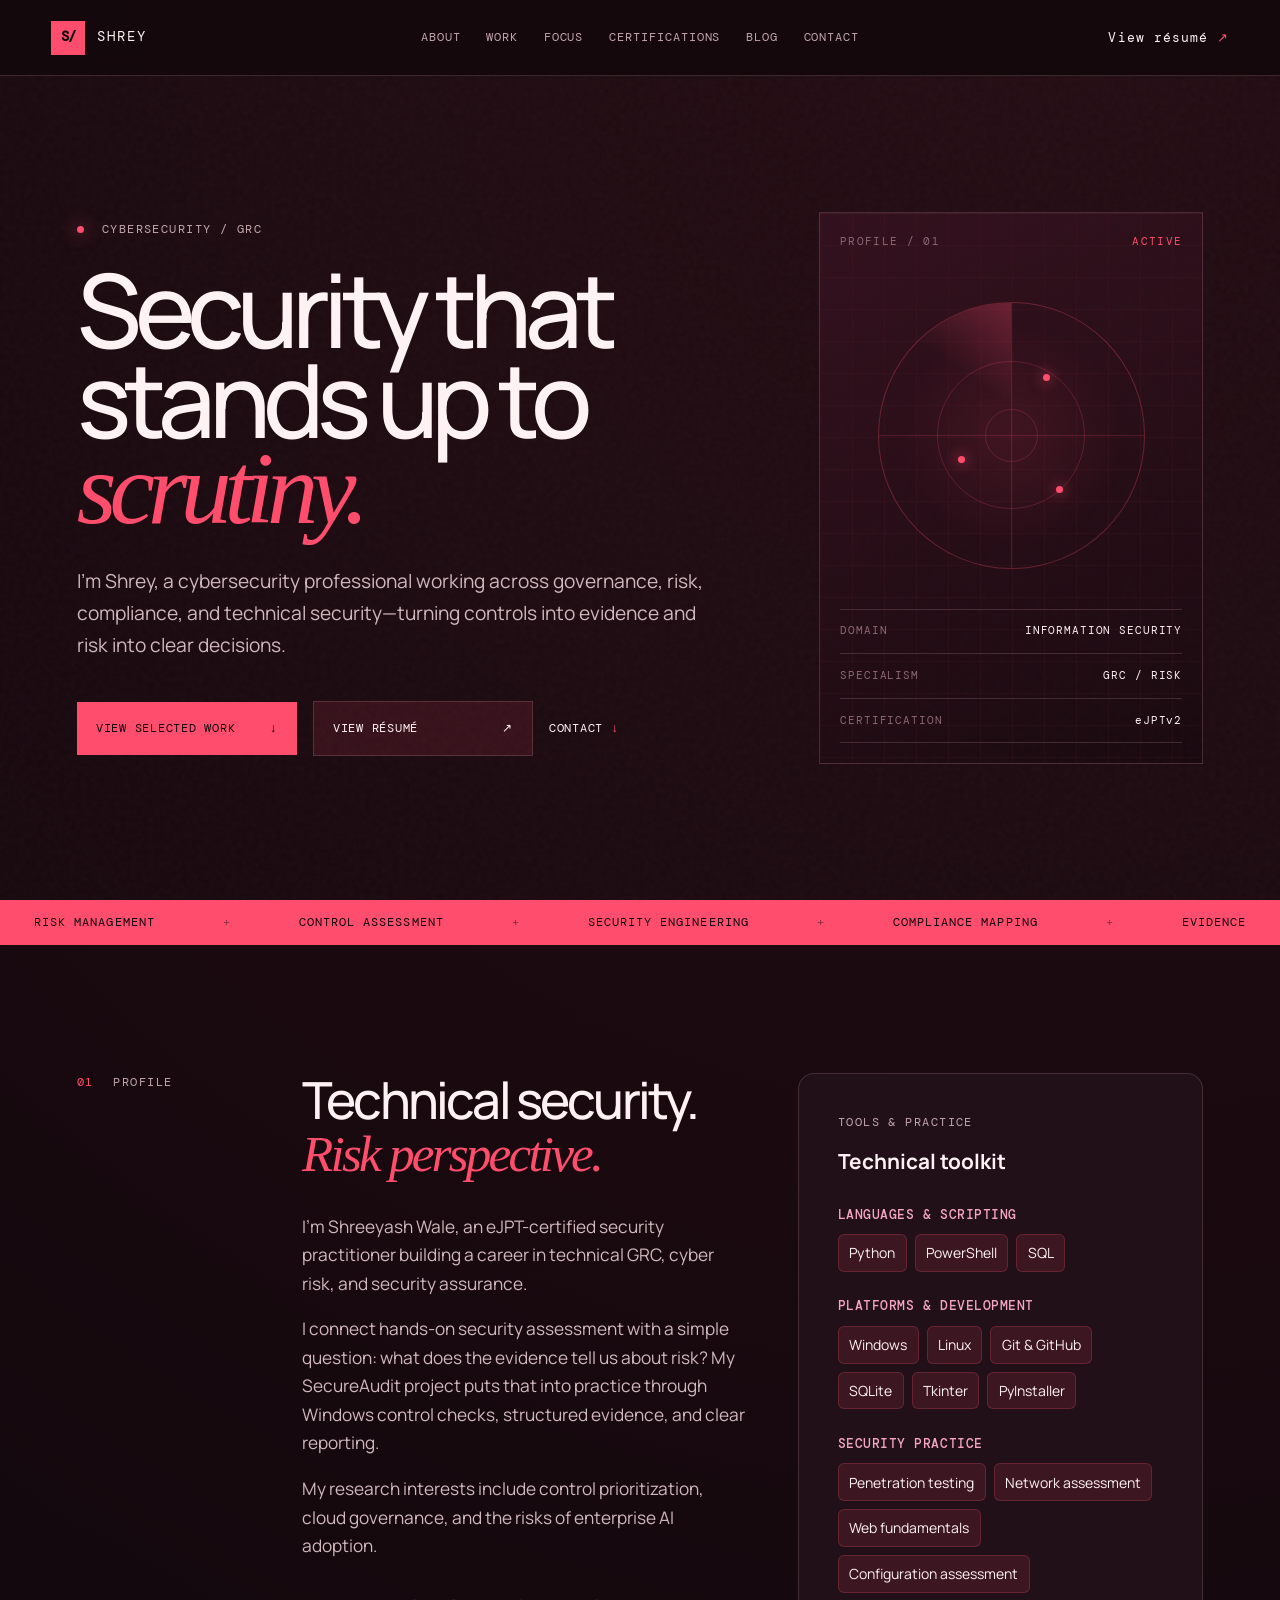
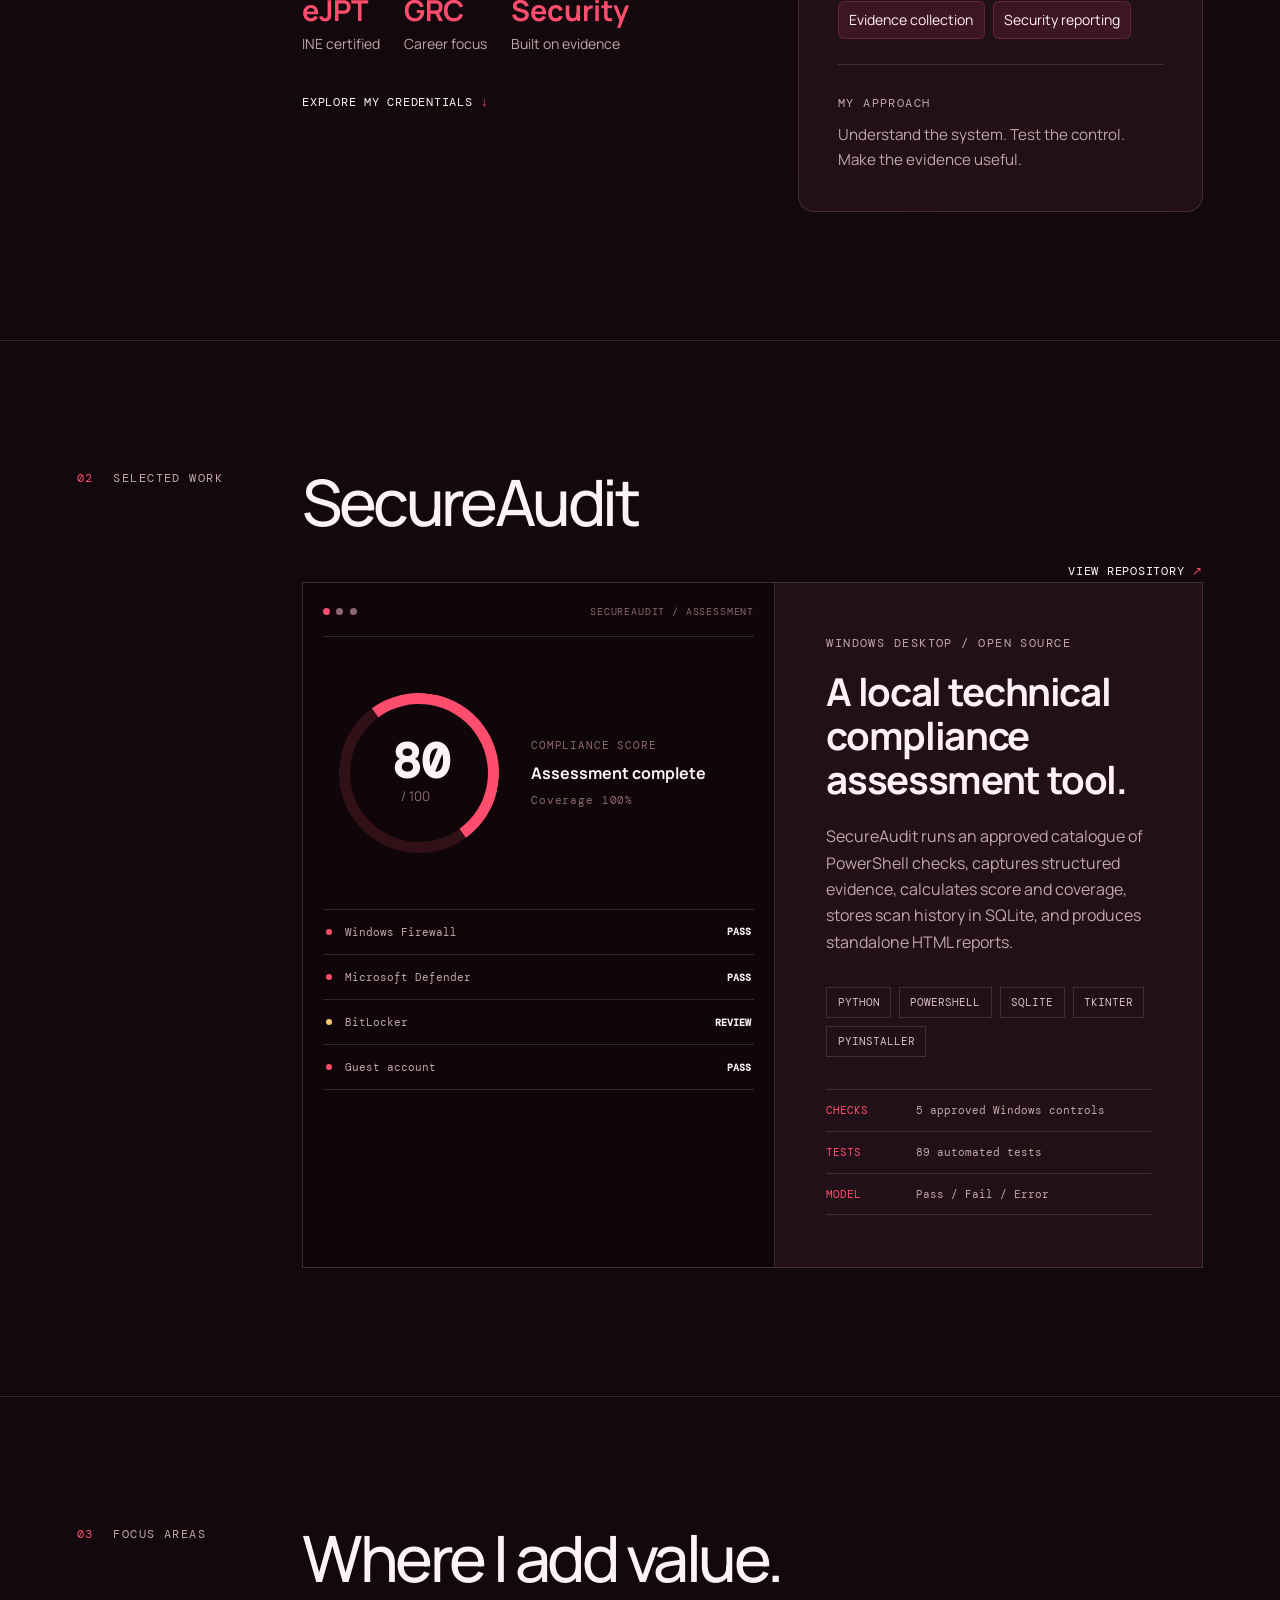
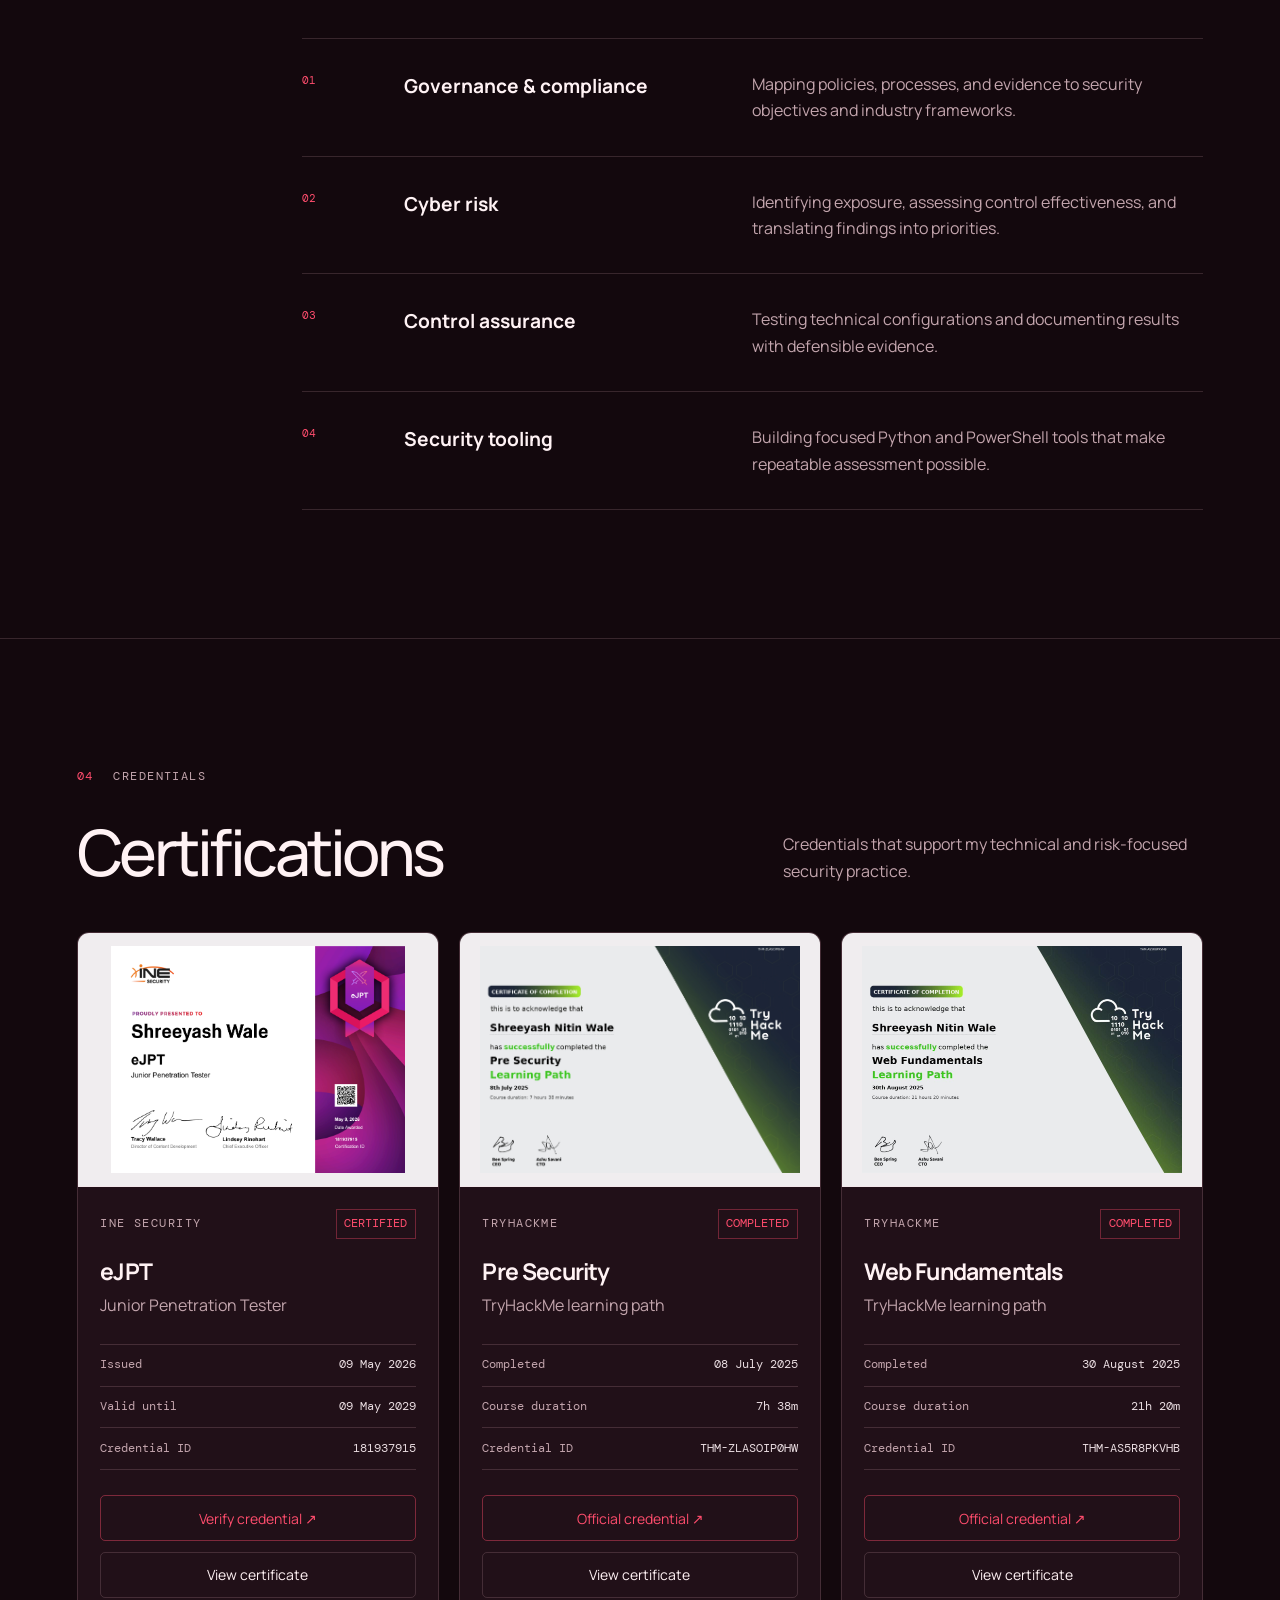
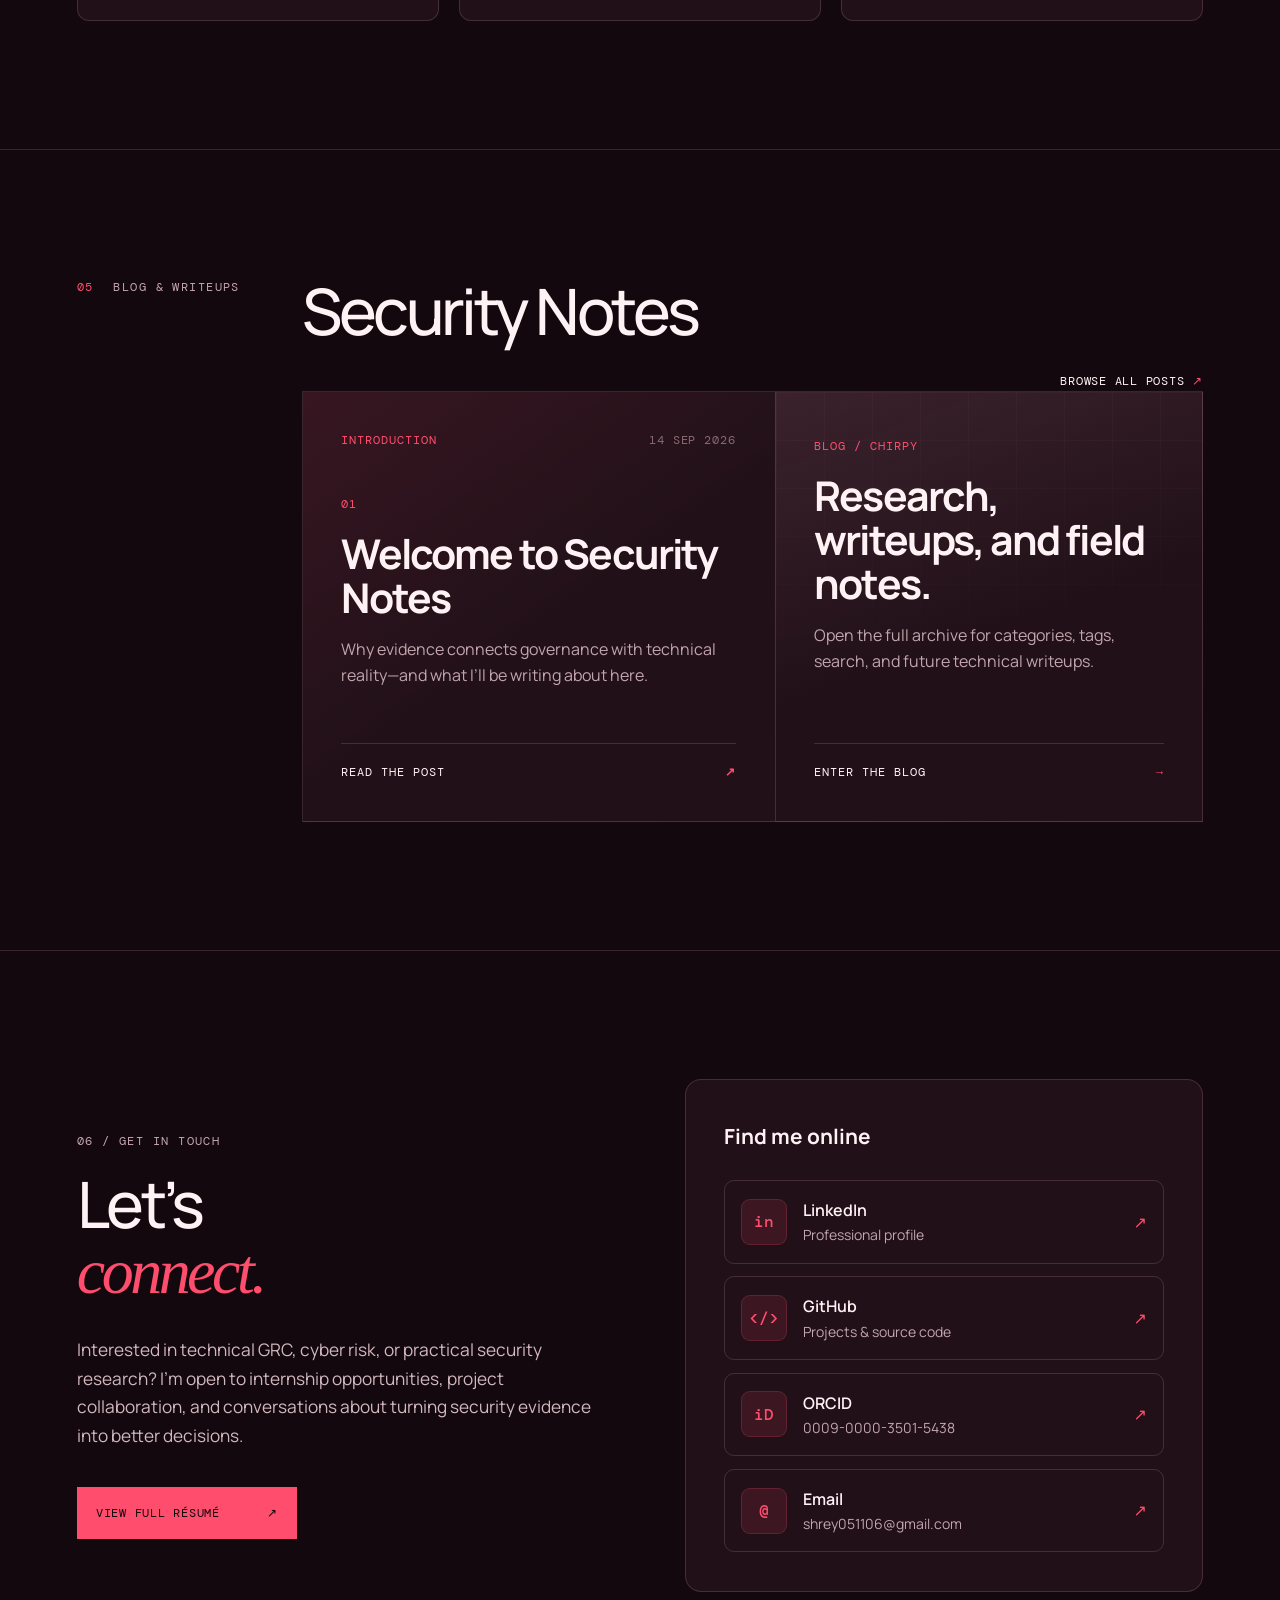
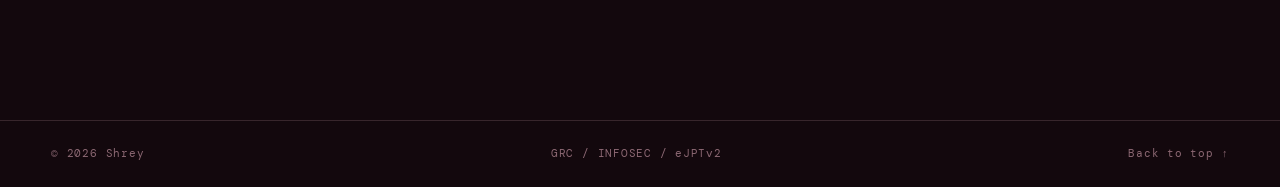
==== commit 76d72e7a: "Add resume overlay and refine profile contact and certificates" ====
--- a/index.html
+++ b/index.html
@@ -16,8 +16,8 @@
       href="https://fonts.googleapis.com/css2?family=DM+Mono:wght@400;500&family=Manrope:wght@400;500;600;700&display=swap"
       rel="stylesheet"
     />
-    <link rel="stylesheet" href="styles.css?v=credentials" />
-    <script src="script.js" defer></script>
+    <link rel="stylesheet" href="styles.css?v=resume-1" />
+    <script src="script.js?v=resume-1" defer></script>
   </head>
   <body>
     <a class="skip-link" href="#main">Skip to content</a>
@@ -40,9 +40,10 @@
         <a href="#focus">Focus</a>
         <a href="#certifications">Certifications</a>
         <a href="#blog">Blog</a>
+        <a href="#contact">Contact</a>
       </nav>
 
-      <a class="header-contact" href="mailto:shrey051106@gmail.com">Contact <span aria-hidden="true">↗</span></a>
+      <a class="header-contact" href="assets/resume/shreeyash-wale-resume.pdf" data-resume>View résumé <span aria-hidden="true">↗</span></a>
     </header>
 
     <main id="main">
@@ -55,7 +56,8 @@
           </p>
           <div class="hero-actions">
             <a class="button button-primary" href="#work">View selected work <span aria-hidden="true">↓</span></a>
-            <a class="text-link" href="https://github.com/shr3y11">GitHub <span aria-hidden="true">↗</span></a>
+            <a class="button button-outline" href="assets/resume/shreeyash-wale-resume.pdf" data-resume>View résumé <span aria-hidden="true">↗</span></a>
+            <a class="text-link" href="#contact">Contact <span aria-hidden="true">↓</span></a>
           </div>
         </div>
 
@@ -91,20 +93,28 @@
       <section class="section about" id="about" aria-labelledby="about-title">
         <div class="section-label"><span>01</span> PROFILE</div>
         <div class="section-content about-grid">
-          <h2 id="about-title">Bridging business risk and technical reality.</h2>
-          <div class="body-copy">
-            <p>
-              I focus on understanding how organizations are exposed, evaluating their security posture, and mapping practical controls to recognized frameworks. The goal is straightforward: make security measurable, defensible, and useful to the people making decisions.
-            </p>
-            <p>
-              My technical work keeps that perspective grounded—from Windows configuration assessment and evidence collection to Python tooling and security testing on Linux.
-            </p>
-          </div>
-          <div class="principles" aria-label="Working principles">
-            <article><span>01</span><h3>Evidence over assumption</h3><p>Make findings traceable and decisions explainable.</p></article>
-            <article><span>02</span><h3>Context before controls</h3><p>Understand the risk before prescribing the response.</p></article>
-            <article><span>03</span><h3>Clarity over theatre</h3><p>Communicate security in language people can act on.</p></article>
-          </div>
+          <div class="about-copy">
+            <h2 id="about-title">Technical security.<br><em>Risk perspective.</em></h2>
+            <div class="body-copy">
+              <p>I’m Shreeyash Wale, an eJPT-certified security practitioner building a career in technical GRC, cyber risk, and security assurance.</p>
+              <p>I connect hands-on security assessment with a simple question: what does the evidence tell us about risk? My SecureAudit project puts that into practice through Windows control checks, structured evidence, and clear reporting.</p>
+              <p>My research interests include control prioritization, cloud governance, and the risks of enterprise AI adoption.</p>
+            </div>
+            <div class="about-highlights" aria-label="Profile highlights">
+              <div><strong>eJPT</strong><span>INE certified</span></div>
+              <div><strong>GRC</strong><span>Career focus</span></div>
+              <div><strong>Security</strong><span>Built on evidence</span></div>
+            </div>
+            <a class="text-link" href="#certifications">Explore my credentials <span aria-hidden="true">↓</span></a>
+          </div>
+          <aside class="skills-panel" aria-labelledby="skills-title">
+            <p class="eyebrow">TOOLS &amp; PRACTICE</p>
+            <h3 id="skills-title">Technical toolkit</h3>
+            <div class="skill-group"><h4>Languages &amp; scripting</h4><ul><li>Python</li><li>PowerShell</li><li>SQL</li></ul></div>
+            <div class="skill-group"><h4>Platforms &amp; development</h4><ul><li>Windows</li><li>Linux</li><li>Git &amp; GitHub</li><li>SQLite</li><li>Tkinter</li><li>PyInstaller</li></ul></div>
+            <div class="skill-group"><h4>Security practice</h4><ul><li>Penetration testing</li><li>Network assessment</li><li>Web fundamentals</li><li>Configuration assessment</li><li>Evidence collection</li><li>Security reporting</li></ul></div>
+            <div class="skills-note"><span class="eyebrow">MY APPROACH</span><p>Understand the system. Test the control. Make the evidence useful.</p></div>
+          </aside>
         </div>
       </section>
 
@@ -170,14 +180,14 @@
             <p>Credentials that support my technical and risk-focused security practice.</p>
           </div>
           <div class="credential-grid">
-            <article class="credential-card credential-card-featured">
-              <a class="credential-media" href="assets/certifications/ejpt-certificate.pdf" target="_blank" rel="noopener" aria-label="View the eJPT certificate PDF">
-                <img src="assets/certifications/ejpt-certificate.png" alt="INE eJPT certificate awarded to Shreeyash Wale" loading="lazy" />
+            <article class="credential-card">
+              <a class="credential-media" href="assets/certifications/ejpt.png" data-certificate="eJPT — Junior Penetration Tester" aria-label="Enlarge the eJPT certificate">
+                <img src="assets/certifications/ejpt.png" alt="INE eJPT certificate awarded to Shreeyash Wale" width="867" height="670" loading="lazy" />
               </a>
               <div class="credential-copy">
                 <div class="credential-kicker"><p class="eyebrow">INE SECURITY</p><span class="credential-status">CERTIFIED</span></div>
-                <h3>Junior Penetration Tester — eJPT</h3>
-                <p>A hands-on certification covering the penetration-testing lifecycle, network and host assessment, and web application testing.</p>
+                <h3>eJPT</h3>
+                <p>Junior Penetration Tester</p>
                 <dl class="credential-facts">
                   <div><dt>Issued</dt><dd>09 May 2026</dd></div>
                   <div><dt>Valid until</dt><dd>09 May 2029</dd></div>
@@ -185,45 +195,47 @@
                 </dl>
                 <div class="credential-actions">
                   <a href="https://www.credential.net/cb80ab6a-9d09-4139-83dc-7a674bad2b0a" target="_blank" rel="noopener">Verify credential <span aria-hidden="true">↗</span></a>
-                  <a href="assets/certifications/ejpt-certificate.pdf" target="_blank" rel="noopener">View PDF</a>
+                  <a href="assets/certifications/ejpt.png" data-certificate="eJPT — Junior Penetration Tester">View certificate</a>
                 </div>
               </div>
             </article>
 
             <article class="credential-card">
-              <a class="credential-media" href="assets/certifications/tryhackme-pre-security.pdf" target="_blank" rel="noopener" aria-label="View the TryHackMe Pre Security certificate PDF">
-                <img src="assets/certifications/tryhackme-pre-security.jpg" alt="TryHackMe Pre Security learning path certificate awarded to Shreeyash Nitin Wale" loading="lazy" />
+              <a class="credential-media" href="assets/certifications/pre-security.png" data-certificate="Pre Security — TryHackMe" aria-label="Enlarge the Pre Security certificate">
+                <img src="assets/certifications/pre-security.png" alt="TryHackMe Pre Security learning path certificate awarded to Shreeyash Nitin Wale" width="1354" height="959" loading="lazy" />
               </a>
               <div class="credential-copy">
                 <div class="credential-kicker"><p class="eyebrow">TRYHACKME</p><span class="credential-status">COMPLETED</span></div>
-                <h3>Pre Security Learning Path</h3>
-                <p>Completed the guided foundational security learning path with 7 hours and 38 minutes of coursework.</p>
+                <h3>Pre Security</h3>
+                <p>TryHackMe learning path</p>
                 <dl class="credential-facts">
                   <div><dt>Completed</dt><dd>08 July 2025</dd></div>
+                  <div><dt>Course duration</dt><dd>7h 38m</dd></div>
                   <div><dt>Credential ID</dt><dd>THM-ZLASOIP0HW</dd></div>
                 </dl>
                 <div class="credential-actions">
                   <a href="https://tryhackme-certificates.s3-eu-west-1.amazonaws.com/THM-ZLASOIP0HW.pdf" target="_blank" rel="noopener">Official credential <span aria-hidden="true">↗</span></a>
-                  <a href="assets/certifications/tryhackme-pre-security.pdf" target="_blank" rel="noopener">View PDF</a>
+                  <a href="assets/certifications/pre-security.png" data-certificate="Pre Security — TryHackMe">View certificate</a>
                 </div>
               </div>
             </article>
 
             <article class="credential-card">
-              <a class="credential-media" href="assets/certifications/tryhackme-web-fundamentals.pdf" target="_blank" rel="noopener" aria-label="View the TryHackMe Web Fundamentals certificate PDF">
-                <img src="assets/certifications/tryhackme-web-fundamentals.jpg" alt="TryHackMe Web Fundamentals learning path certificate awarded to Shreeyash Nitin Wale" loading="lazy" />
+              <a class="credential-media" href="assets/certifications/web-fundamentals.png" data-certificate="Web Fundamentals — TryHackMe" aria-label="Enlarge the Web Fundamentals certificate">
+                <img src="assets/certifications/web-fundamentals.png" alt="TryHackMe Web Fundamentals learning path certificate awarded to Shreeyash Nitin Wale" width="1280" height="906" loading="lazy" />
               </a>
               <div class="credential-copy">
                 <div class="credential-kicker"><p class="eyebrow">TRYHACKME</p><span class="credential-status">COMPLETED</span></div>
-                <h3>Web Fundamentals Learning Path</h3>
-                <p>Completed the practical web-security fundamentals learning path with 21 hours and 20 minutes of coursework.</p>
+                <h3>Web Fundamentals</h3>
+                <p>TryHackMe learning path</p>
                 <dl class="credential-facts">
                   <div><dt>Completed</dt><dd>30 August 2025</dd></div>
+                  <div><dt>Course duration</dt><dd>21h 20m</dd></div>
                   <div><dt>Credential ID</dt><dd>THM-AS5R8PKVHB</dd></div>
                 </dl>
                 <div class="credential-actions">
                   <a href="https://tryhackme-certificates.s3-eu-west-1.amazonaws.com/THM-AS5R8PKVHB.pdf" target="_blank" rel="noopener">Official credential <span aria-hidden="true">↗</span></a>
-                  <a href="assets/certifications/tryhackme-web-fundamentals.pdf" target="_blank" rel="noopener">View PDF</a>
+                  <a href="assets/certifications/web-fundamentals.png" data-certificate="Web Fundamentals — TryHackMe">View certificate</a>
                 </div>
               </div>
             </article>
@@ -261,15 +273,21 @@
         </div>
       </section>
 
-      <section class="contact" aria-labelledby="contact-title">
-        <p class="eyebrow">OPEN CHANNEL / LET’S TALK</p>
-        <h2 id="contact-title">Interested in better security decisions?</h2>
-        <a class="contact-email" href="mailto:shrey051106@gmail.com">shrey051106@gmail.com <span aria-hidden="true">↗</span></a>
-        <div class="contact-grid">
-          <a href="mailto:shrey051106@gmail.com"><span>EMAIL</span><strong>shrey051106@gmail.com</strong><b aria-hidden="true">↗</b></a>
-          <a href="https://github.com/shr3y11"><span>GITHUB</span><strong>@shr3y11</strong><b aria-hidden="true">↗</b></a>
-          <a href="https://orcid.org/0009-0000-3501-5438"><span>ORCID</span><strong>0009-0000-3501-5438</strong><b aria-hidden="true">↗</b></a>
-          <div class="contact-placeholder" aria-label="LinkedIn profile link pending"><span>LINKEDIN</span><strong>Add profile URL</strong><b aria-hidden="true">—</b></div>
+      <section class="contact" id="contact" aria-labelledby="contact-title">
+        <div class="contact-copy">
+          <p class="eyebrow">06 / GET IN TOUCH</p>
+          <h2 id="contact-title">Let’s<br><em>connect.</em></h2>
+          <p class="body-copy">Interested in technical GRC, cyber risk, or practical security research? I’m open to internship opportunities, project collaboration, and conversations about turning security evidence into better decisions.</p>
+          <a class="button button-primary" href="assets/resume/shreeyash-wale-resume.pdf" data-resume>View full résumé <span aria-hidden="true">↗</span></a>
+        </div>
+        <div class="contact-panel">
+          <h3>Find me online</h3>
+          <div class="contact-grid">
+            <a href="https://www.linkedin.com/in/shreeyashwale/" target="_blank" rel="noopener"><span class="contact-symbol" aria-hidden="true">in</span><div><strong>LinkedIn</strong><small>Professional profile</small></div><b aria-hidden="true">↗</b></a>
+            <a href="https://github.com/shr3y11" target="_blank" rel="noopener"><span class="contact-symbol" aria-hidden="true">&lt;/&gt;</span><div><strong>GitHub</strong><small>Projects &amp; source code</small></div><b aria-hidden="true">↗</b></a>
+            <a href="https://orcid.org/0009-0000-3501-5438" target="_blank" rel="noopener"><span class="contact-symbol" aria-hidden="true">iD</span><div><strong>ORCID</strong><small>0009-0000-3501-5438</small></div><b aria-hidden="true">↗</b></a>
+            <a href="mailto:shrey051106@gmail.com"><span class="contact-symbol" aria-hidden="true">@</span><div><strong>Email</strong><small>shrey051106@gmail.com</small></div><b aria-hidden="true">↗</b></a>
+          </div>
         </div>
       </section>
     </main>
@@ -279,5 +297,30 @@
       <span>GRC / INFOSEC / eJPTv2</span>
       <a href="#top">Back to top ↑</a>
     </footer>
+    <dialog class="document-dialog" id="resume-dialog" aria-labelledby="resume-dialog-title">
+      <div class="dialog-shell">
+        <header class="dialog-toolbar">
+          <h2 id="resume-dialog-title">Résumé <span>— Shreeyash Wale</span></h2>
+          <div class="dialog-actions">
+            <button type="button" id="resume-zoom" aria-pressed="false">Zoom in</button>
+            <a href="assets/resume/shreeyash-wale-resume.pdf" download>Download PDF</a>
+            <a href="assets/resume/shreeyash-wale-resume.pdf" target="_blank" rel="noopener">Open PDF ↗</a>
+            <button type="button" data-close-dialog aria-label="Close résumé viewer" autofocus>Close <span aria-hidden="true">×</span></button>
+          </div>
+        </header>
+        <div class="resume-preview" tabindex="0" aria-label="Résumé document">
+          <div id="resume-pages" hidden aria-label="Rendered résumé PDF"></div>
+          <img id="resume-image" src="assets/resume/shreeyash-wale-resume.png" width="1275" height="1650" alt="Shreeyash Wale’s résumé. Use Open PDF for the selectable-text document." />
+          <a class="resume-text-link" href="assets/resume/shreeyash-wale-resume.pdf" target="_blank" rel="noopener">Read or save the accessible PDF ↗</a>
+          <p id="resume-status" class="sr-only" role="status" aria-live="polite"></p>
+        </div>
+      </div>
+    </dialog>
+    <dialog class="document-dialog certificate-dialog" id="certificate-dialog" aria-labelledby="certificate-dialog-title">
+      <div class="dialog-shell">
+        <header class="dialog-toolbar"><h2 id="certificate-dialog-title">Certificate</h2><div class="dialog-actions"><a id="certificate-original" href="#" target="_blank" rel="noopener">Original image ↗</a><button type="button" data-close-dialog aria-label="Close certificate viewer" autofocus>Close <span aria-hidden="true">×</span></button></div></header>
+        <div class="certificate-preview"><img id="certificate-full" alt="" /></div>
+      </div>
+    </dialog>
   </body>
 </html>
--- a/styles.css
+++ b/styles.css
@@ -44,10 +44,12 @@
 h1 { margin: 1.5rem 0 2rem; font-size: clamp(3.7rem,8vw,8.5rem); line-height: .88; letter-spacing: -.07em; font-weight: 500; }
 h1 em { display: block; color: var(--accent); font-family: Georgia, serif; font-weight: 400; }
 .hero-summary { max-width: 700px; color: #d1b8be; font-size: clamp(1.08rem,1.5vw,1.3rem); }
-.hero-actions { display: flex; align-items: center; gap: 2rem; margin-top: 2.5rem; }
+.hero-actions { display: flex; flex-wrap: wrap; align-items: center; gap: 1rem; margin-top: 2.5rem; }
 .button { display: inline-flex; align-items: center; justify-content: space-between; gap: 2rem; min-width: 220px; padding: 1rem 1.2rem; font-family: var(--mono); font-size: .78rem; letter-spacing: .06em; text-transform: uppercase; }
 .button-primary { color: var(--bg); background: var(--accent); }
 .button-primary:hover { background: #ff7890; }
+.button-outline { border: 1px solid var(--line); background: var(--accent-soft); }
+.button-outline:hover { border-color: var(--accent); }
 .text-link { display: inline-flex; gap: .5rem; align-items: center; font-family: var(--mono); font-size: .78rem; letter-spacing: .06em; text-transform: uppercase; }
 
 .signal-card { position: relative; min-height: 520px; padding: 1.25rem; overflow: hidden; border: 1px solid var(--line); background: linear-gradient(155deg, rgba(52,18,31,.96), rgba(19,8,13,.42)); box-shadow: inset 0 1px 0 rgba(255,255,255,.03); }
@@ -74,8 +76,21 @@
 .section { display: grid; grid-template-columns: minmax(150px,.25fr) minmax(0,1fr); max-width: 1450px; margin: auto; padding: clamp(6rem,10vw,10rem) clamp(1.25rem,6vw,6.5rem); border-bottom: 1px solid var(--line); }
 .section-label span { margin-right: .7rem; color: var(--accent); }
 .section-content h2, .contact h2 { max-width: 930px; margin-bottom: 3rem; font-size: clamp(2.5rem,5vw,5.4rem); line-height: 1.02; letter-spacing: -.055em; font-weight: 500; }
-.about-grid { display: grid; grid-template-columns: 1.1fr .9fr; column-gap: 5rem; }
-.about-grid h2, .principles { grid-column: 1/-1; }
+.about-grid { display: grid; grid-template-columns: 1.1fr 1fr; gap: clamp(2rem,4vw,4rem); align-items: start; }
+.about-copy h2 { font-size: clamp(2.5rem,4vw,4.2rem); margin-bottom: 2rem; }
+.about-copy h2 em, .contact h2 em { font-family: Georgia, serif; color: var(--accent); font-weight: 400; }
+.skills-panel, .contact-panel { padding: clamp(1.5rem,3vw,2.4rem); border: 1px solid var(--line); background: var(--panel); border-radius: 16px; }
+.skills-panel h3, .contact-panel h3 { font-size: 1.3rem; margin-bottom: 1.7rem; }
+.skill-group { margin-bottom: 1.6rem; }
+.skill-group h4 { margin: 0 0 .7rem; color: var(--secondary); font: 500 .8rem var(--mono); text-transform: uppercase; letter-spacing: .04em; }
+.skill-group ul { display: flex; flex-wrap: wrap; gap: .5rem; list-style: none; margin: 0; padding: 0; }
+.skill-group li { border: 1px solid rgba(255,77,109,.22); border-radius: 6px; background: var(--accent-soft); padding: .4rem .65rem; font-size: .875rem; }
+.skills-note { border-top: 1px solid var(--line); padding-top: 1.4rem; }
+.skills-note p { margin: .5rem 0 0; color: var(--muted); font-size: .95rem; }
+.about-highlights { display: flex; flex-wrap: wrap; gap: 1.5rem; margin: 2rem 0; }
+.about-highlights div { display: grid; gap: .3rem; }
+.about-highlights strong { color: var(--accent); font-size: 1.8rem; line-height: 1.2; }
+.about-highlights span { color: var(--muted); font-size: .875rem; }
 .body-copy { color: #d1b8be; font-size: 1.08rem; }
 .principles { display: grid; grid-template-columns: repeat(3,1fr); margin-top: 4rem; border-top: 1px solid var(--line); border-left: 1px solid var(--line); }
 .principles article { min-height: 230px; padding: 1.5rem; border-right: 1px solid var(--line); border-bottom: 1px solid var(--line); }
@@ -106,28 +121,26 @@
 .focus-list h3 { margin: 0; font-size: 1.2rem; }.focus-list p { max-width: 560px; margin: 0; color: var(--muted); }
 .credentials-heading, .blog-heading { align-items: end; }
 .credentials-heading > p { max-width: 420px; margin: 0 0 3rem; color: var(--muted); }
-.credential-grid { display: grid; grid-template-columns: repeat(2, minmax(0, 1fr)); gap: 1px; overflow: hidden; border: 1px solid var(--line); background: var(--line); }
-.credential-card { position: relative; display: flex; min-width: 0; flex-direction: column; overflow: hidden; background: linear-gradient(145deg, rgba(255,77,109,.06), transparent 42%), var(--panel); }
-.credential-card-featured { grid-column: 1 / -1; display: grid; grid-template-columns: minmax(0,1.08fr) minmax(340px,.92fr); }
-.credential-media { display: block; min-width: 0; overflow: hidden; background: #fff; }
-.credential-media img { display: block; width: 100%; height: 100%; min-height: 260px; aspect-ratio: 1.42 / 1; object-fit: cover; transition: transform .35s ease, filter .35s ease; }
-.credential-card-featured .credential-media img { aspect-ratio: auto; object-fit: contain; }
+.certifications { grid-template-columns: 1fr; gap: 2rem; }
+.credential-grid { display: grid; grid-template-columns: repeat(3, minmax(0, 1fr)); gap: 1.25rem; }
+.credential-card { display: flex; min-width: 0; flex-direction: column; overflow: hidden; border: 1px solid var(--line); border-radius: 12px; background: var(--panel); }
+.credential-media { display: grid; place-items: center; aspect-ratio: 1.42; padding: .8rem; overflow: hidden; background: #f0edef; border-bottom: 1px solid var(--line); }
+.credential-media img { display: block; width: 100%; height: 100%; min-height: 0; object-fit: contain; transition: transform .35s ease; }
 .credential-media:hover img, .credential-media:focus-visible img { transform: scale(1.018); filter: saturate(1.08); }
 .credential-media:focus-visible { outline: 2px solid var(--accent); outline-offset: -2px; }
-.credential-copy { display: flex; flex: 1; flex-direction: column; padding: clamp(1.5rem,3vw,2.7rem); }
-.credential-card-featured .credential-copy { justify-content: center; }
-.credential-kicker { display: flex; align-items: center; justify-content: space-between; gap: 1rem; }
+.credential-copy { display: flex; flex: 1; flex-direction: column; padding: 1.4rem; }
+.credential-kicker { display: flex; flex-wrap: wrap; align-items: center; justify-content: space-between; gap: .5rem; }
 .credential-kicker .eyebrow { margin: 0; }
-.credential-copy h3 { max-width: 620px; margin: 1rem 0; font-size: clamp(1.55rem,2.4vw,2.45rem); line-height: 1.1; letter-spacing: -.04em; }
+.credential-copy h3 { margin: 1.2rem 0 .4rem; font-size: clamp(1.35rem,1.8vw,1.85rem); line-height: 1.2; letter-spacing: -.035em; }
 .credential-copy > p:not(.eyebrow) { margin: 0; color: var(--muted); }
-.credential-status { display: inline-block; flex: 0 0 auto; padding: .35rem .6rem; border: 1px solid rgba(255,77,109,.36); color: var(--accent); font-family: var(--mono); font-size: .68rem; letter-spacing: .1em; }
+.credential-status { display: inline-block; padding: .25rem .45rem; border: 1px solid rgba(255,77,109,.36); color: var(--accent); font-family: var(--mono); font-size: .75rem; }
 .credential-facts { margin: 1.6rem 0; border-top: 1px solid var(--line); }
-.credential-facts div { display: grid; grid-template-columns: minmax(92px,.7fr) 1.3fr; gap: 1rem; padding: .65rem 0; border-bottom: 1px solid var(--line); }
-.credential-facts dt, .credential-facts dd { margin: 0; overflow-wrap: anywhere; font-family: var(--mono); font-size: .68rem; }
-.credential-facts dt { color: var(--dim); text-transform: uppercase; }
+.credential-facts div { display: grid; grid-template-columns: 110px minmax(0,1fr); gap: .5rem; padding: .65rem 0; border-bottom: 1px solid var(--line); }
+.credential-facts dt, .credential-facts dd { margin: 0; overflow-wrap: anywhere; font-family: var(--mono); font-size: .75rem; }
+.credential-facts dt { color: var(--muted); }
 .credential-facts dd { color: #e9dce0; text-align: right; }
-.credential-actions { display: flex; flex-wrap: wrap; gap: .7rem; margin-top: auto; }
-.credential-actions a { padding: .68rem .82rem; border: 1px solid var(--line); color: var(--text); font-family: var(--mono); font-size: .69rem; letter-spacing: .04em; text-transform: uppercase; }
+.credential-actions { display: grid; gap: .65rem; margin-top: auto; text-align: center; }
+.credential-actions a { padding: .65rem .75rem; border: 1px solid var(--line); color: var(--ink); font-size: .875rem; border-radius: 5px; }
 .credential-actions a:first-child { border-color: rgba(255,77,109,.42); color: var(--accent); }
 .credential-actions a:hover, .credential-actions a:focus-visible { border-color: var(--accent); background: rgba(255,77,109,.08); outline: 0; }
 .blog-grid { display: grid; grid-template-columns: 1.05fr .95fr; border-top: 1px solid var(--line); border-left: 1px solid var(--line); }
@@ -141,19 +154,22 @@
 .post-card p { color: var(--muted); }.post-link { display: flex; justify-content: space-between; padding-top: 1.2rem; border-top: 1px solid var(--line); text-transform: uppercase; }.post-link b { color: var(--accent); }
 .blog-portal { background: linear-gradient(160deg, rgba(246,166,193,.12), transparent 55%), var(--panel); }
 .portal-grid { position: absolute; inset: 0; opacity: .25; background: linear-gradient(rgba(246,166,193,.14) 1px, transparent 1px), linear-gradient(90deg, rgba(246,166,193,.14) 1px, transparent 1px); background-size: 48px 48px; mask-image: linear-gradient(to bottom, black, transparent 70%); }
-.contact { max-width: 1450px; margin: auto; padding: clamp(7rem,12vw,12rem) clamp(1.25rem,6vw,6.5rem); }
+.contact { display: grid; grid-template-columns: 1fr 1fr; gap: clamp(2rem,7vw,7rem); align-items: center; max-width: 1450px; margin: auto; padding: clamp(6rem,10vw,9rem) clamp(1.25rem,6vw,6.5rem); }
 .contact h2 { margin: 1.2rem 0 2rem; }
+.contact:not([id]) { display: block; }
 .contact-email { display: inline-flex; gap: .7rem; align-items: center; padding-bottom: .4rem; border-bottom: 1px solid var(--accent); font-family: var(--mono); font-size: clamp(1rem,2vw,1.4rem); }.contact-email span { color: var(--accent); }
-.contact-grid { display: grid; grid-template-columns: repeat(2, minmax(0,1fr)); margin-top: 5rem; border-top: 1px solid var(--line); border-left: 1px solid var(--line); }
-.contact-grid > * { display: grid; grid-template-columns: 1fr auto; gap: .7rem 1rem; min-height: 135px; padding: 1.4rem; border-right: 1px solid var(--line); border-bottom: 1px solid var(--line); }
+.contact-copy .button { margin-top: 1.2rem; }
+.contact-grid { display: grid; gap: .8rem; }
+.contact-grid > a { display: grid; grid-template-columns: 46px minmax(0,1fr) auto; align-items: center; gap: 1rem; padding: 1rem; border: 1px solid var(--line); border-radius: 10px; }
 .contact-grid a:hover, .contact-grid a:focus-visible { color: var(--accent); background: var(--accent-soft); outline: 0; }
-.contact-grid span { grid-column: 1/-1; color: var(--dim); font-family: var(--mono); font-size: .75rem; letter-spacing: .1em; }
-.contact-grid strong { align-self: end; overflow-wrap: anywhere; font-size: 1rem; font-weight: 500; }.contact-grid b { align-self: end; color: var(--accent); font-weight: 400; }
+.contact-grid .contact-symbol { display: grid; place-items: center; width: 46px; height: 46px; color: var(--accent); background: var(--accent-soft); border: 1px solid rgba(255,77,109,.2); border-radius: 9px; font: 500 1rem var(--mono); }
+.contact-grid strong { display: block; font-size: 1rem; font-weight: 600; }.contact-grid b { color: var(--accent); font-weight: 400; }
+.contact-grid small { display: block; color: var(--muted); font-size: .875rem; overflow-wrap: anywhere; }
 .contact-placeholder { color: var(--dim); background: rgba(255,255,255,.015); }
 .site-footer { display: flex; justify-content: space-between; gap: 1rem; padding: 1.5rem clamp(1.25rem,4vw,4.5rem); border-top: 1px solid var(--line); color: var(--dim); font-family: var(--mono); font-size: .68rem; letter-spacing: .07em; }
 
 @media (max-width: 900px) {
-  .site-header { grid-template-columns: 1fr auto; }.header-contact { display: none; }
+  .site-header { grid-template-columns: 1fr auto auto; gap: 1rem; }.header-contact { display: inline-block; font-size: .75rem; }.menu-button { grid-column: 3; grid-row: 1; }.header-contact { grid-column: 2; grid-row: 1; }
   .menu-button { display: grid; gap: 6px; width: 42px; height: 42px; place-content: center; cursor: pointer; }
   .menu-button span:not(.sr-only) { display: block; width: 20px; height: 1px; background: var(--ink); }
   .site-nav { position: absolute; top: 76px; left: 0; right: 0; display: none; flex-direction: column; gap: 0; padding: 1rem 1.25rem 1.5rem; border-bottom: 1px solid var(--line); background: var(--bg); }
@@ -161,7 +177,7 @@
   .hero { grid-template-columns: 1fr; }.signal-card { min-height: 470px; }
   .section { grid-template-columns: 1fr; gap: 2rem; }.about-grid { grid-template-columns: 1fr; }.body-copy { max-width: 760px; }
   .project-card { grid-template-columns: 1fr; }.project-visual { border-right: 0; border-bottom: 1px solid var(--line); }
-  .credentials-heading > p { margin-bottom: 3rem; }.credential-card-featured { grid-template-columns: 1fr; }.blog-grid { grid-template-columns: 1fr; }
+  .credentials-heading > p { margin-bottom: 3rem; }.credential-grid { grid-template-columns: repeat(2,minmax(0,1fr)); }.blog-grid, .contact { grid-template-columns: 1fr; }
 }
 
 @media (max-width: 620px) {
@@ -172,7 +188,7 @@
   .section-heading-row { align-items: flex-start; flex-direction: column; margin-bottom: 1.5rem; }.section-heading-row h2 { margin: 0; }
   .project-visual { min-height: 430px; padding: 1rem; }.score-panel { gap: 1rem; margin: 2.5rem 0; }.score-ring { width: 125px; }.score-ring strong { font-size: 2.3rem; }
   .focus-list article { grid-template-columns: 44px 1fr; gap: 1rem; }.focus-list article p { grid-column: 2; }
-  .credential-grid { grid-template-columns: 1fr; }.credential-card-featured { grid-column: auto; }.credential-copy { padding: 2rem 1.5rem; }
+  .credential-grid { grid-template-columns: 1fr; }.credential-copy { padding: 1.5rem; }
   .post-card { min-height: 390px; }.contact-grid { grid-template-columns: 1fr; }
   .site-footer { flex-direction: column; }.site-footer span:nth-child(2) { display: none; }
 }
@@ -180,3 +196,45 @@
 @media (prefers-reduced-motion: reduce) {
   html { scroll-behavior: auto; }.radar-sweep { animation: none; }
 }
+
+/* Shared accessible overlay for the resume and certificate images. */
+section[id] { scroll-margin-top: 95px; }
+body.has-dialog { overflow: hidden; }
+.document-dialog { width: min(1100px,94vw); max-width: none; max-height: 92dvh; margin: auto; padding: 0; border: 1px solid var(--line); border-radius: 16px; color: var(--ink); background: var(--panel); box-shadow: 0 30px 100px #0009; overflow: hidden; }
+.document-dialog::backdrop { background: rgba(7,3,5,.8); backdrop-filter: blur(8px); }
+.document-dialog[open] { animation: dialog-in .28s ease both; }
+.document-dialog[open]::backdrop { animation: backdrop-in .28s ease both; }
+.document-dialog.is-closing { animation: dialog-out .2s ease both; }
+.document-dialog.is-closing::backdrop { animation: backdrop-out .2s ease both; }
+.dialog-shell { display: flex; flex-direction: column; max-height: 92dvh; }
+.dialog-toolbar { display: flex; flex-shrink: 0; align-items: center; justify-content: space-between; gap: 1rem; padding: 1rem 1.25rem; border-bottom: 1px solid var(--line); }
+.dialog-toolbar h2 { font-size: 1rem; margin: 0; }
+.dialog-toolbar h2 span { font-weight: 400; color: var(--muted); }
+.dialog-actions { display: flex; align-items: center; gap: .6rem; }
+.dialog-actions a, .dialog-actions button { padding: .6rem .8rem; border: 1px solid var(--line); border-radius: 6px; background: transparent; color: var(--ink); font-size: .875rem; cursor: pointer; white-space: nowrap; }
+.dialog-actions button { color: var(--accent); background: var(--accent-soft); }
+:is(a,button,[tabindex]):focus-visible { outline: 2px solid var(--accent); outline-offset: 4px; }
+.resume-preview { overflow: auto; background: #302b2e; text-align: center; padding: 1.5rem; }
+.resume-preview img, .resume-preview canvas { display: block; width: min(100%,816px); height: auto; margin: 0 auto 1rem; box-shadow: 0 5px 25px #0005; }
+.resume-preview.is-zoomed img, .resume-preview.is-zoomed canvas { width: 1100px; max-width: none; }
+.resume-preview [hidden] { display: none; }
+.resume-text-link { display: inline-block; margin-top: 1rem; font-size: .875rem; color: #fff; }
+.certificate-preview { display: grid; place-items: center; overflow: auto; padding: 1.5rem; background: #302b2e; }
+.certificate-preview img { max-width: 100%; max-height: 74dvh; object-fit: contain; }
+@keyframes dialog-in { from { opacity: 0; transform: translateY(22px) scale(.97); } to { opacity: 1; transform: none; } }
+@keyframes dialog-out { to { opacity: 0; transform: translateY(12px) scale(.98); } }
+@keyframes backdrop-in { from { opacity: 0; } to { opacity: 1; } }
+@keyframes backdrop-out { to { opacity: 0; } }
+@media (max-width: 620px) {
+  .hero-actions .button { width: 100%; }
+  .contact-panel { padding: 1.2rem; }.contact-grid > a { padding: .85rem; gap: .75rem; }
+  .document-dialog { width: 96vw; max-height: 96dvh; border-radius: 10px; }.dialog-shell { max-height: 96dvh; }
+  .dialog-toolbar { flex-wrap: wrap; padding: .8rem; }.dialog-toolbar h2 { width: 100%; }.dialog-actions { width: 100%; }.dialog-actions button { margin-left: auto; }
+  .dialog-actions a, .dialog-actions button { font-size: .8rem; padding: .6rem; }
+  .resume-preview, .certificate-preview { padding: .5rem; }
+  .dialog-actions { flex-wrap: wrap; }
+}
+@media (prefers-reduced-motion: reduce) {
+  .document-dialog[open], .document-dialog[open]::backdrop { animation-duration: .01ms; }
+  .credential-media img { transition: none; }
+}
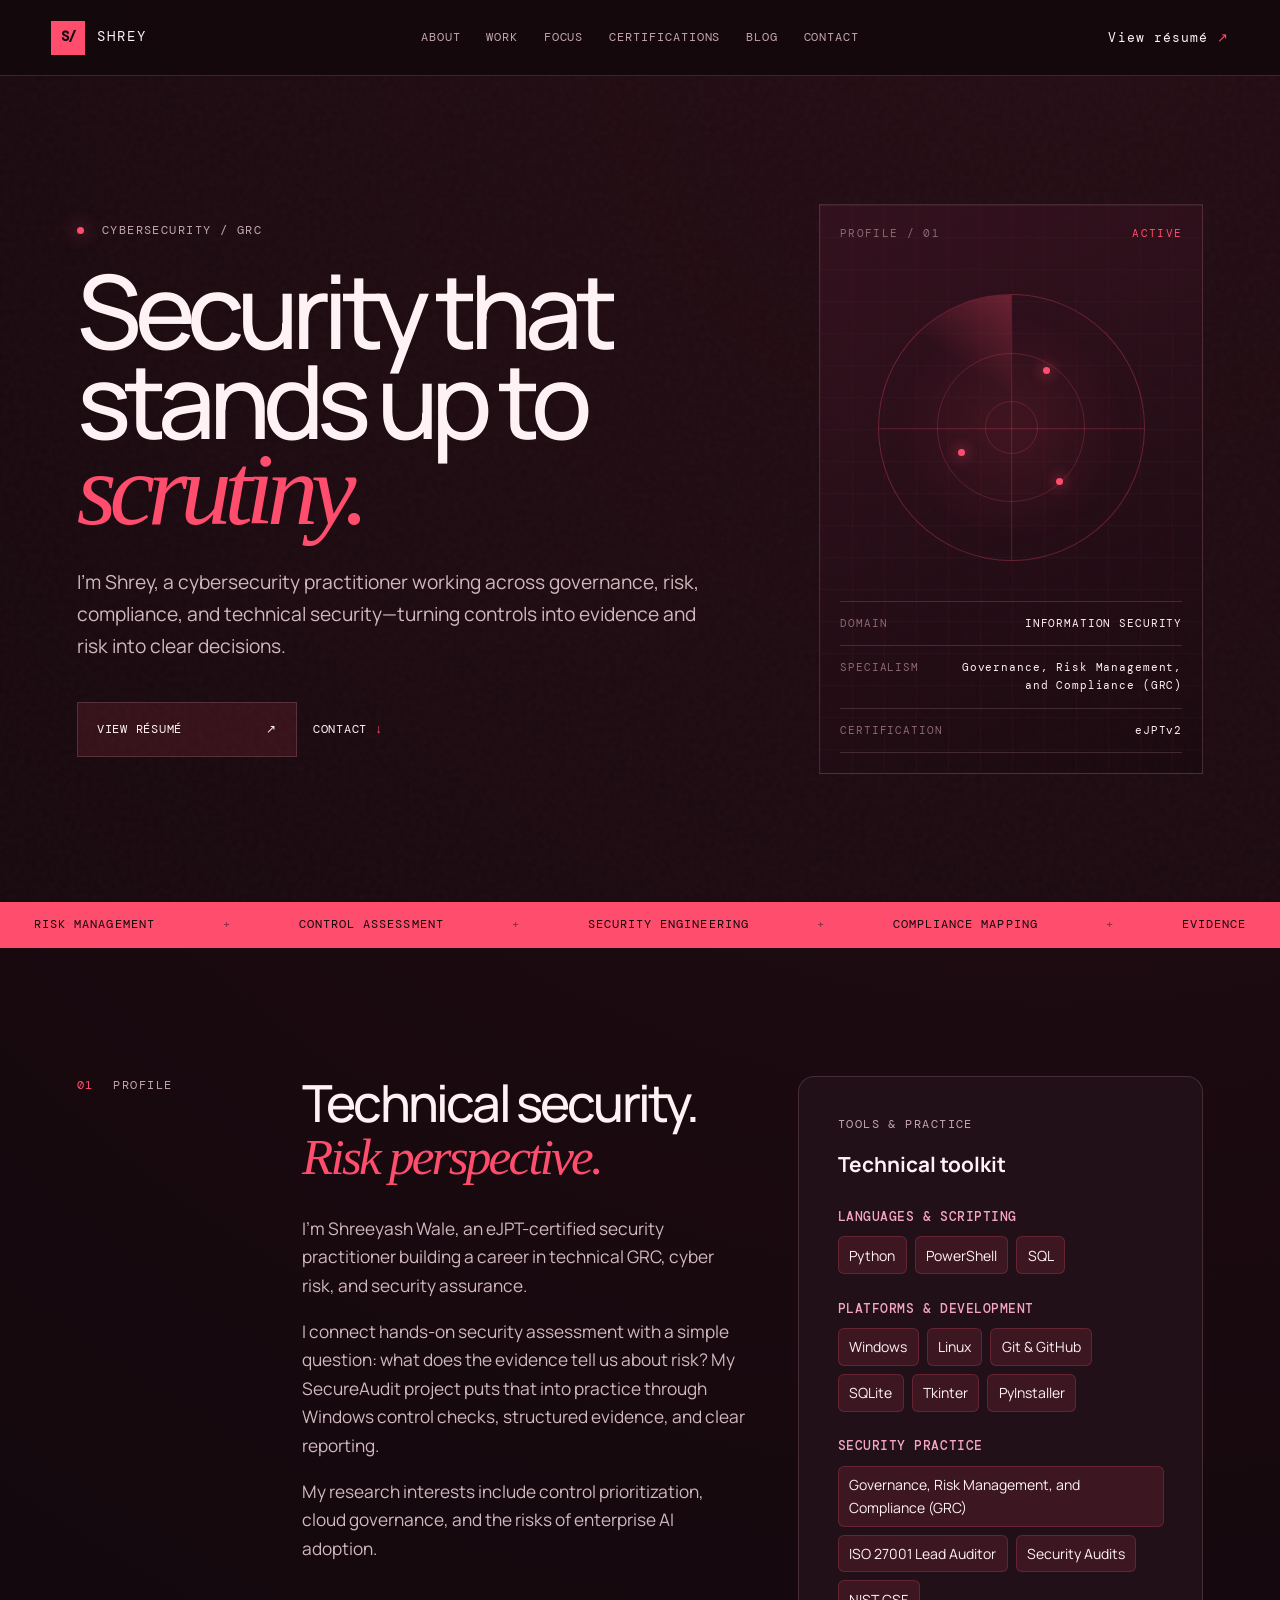
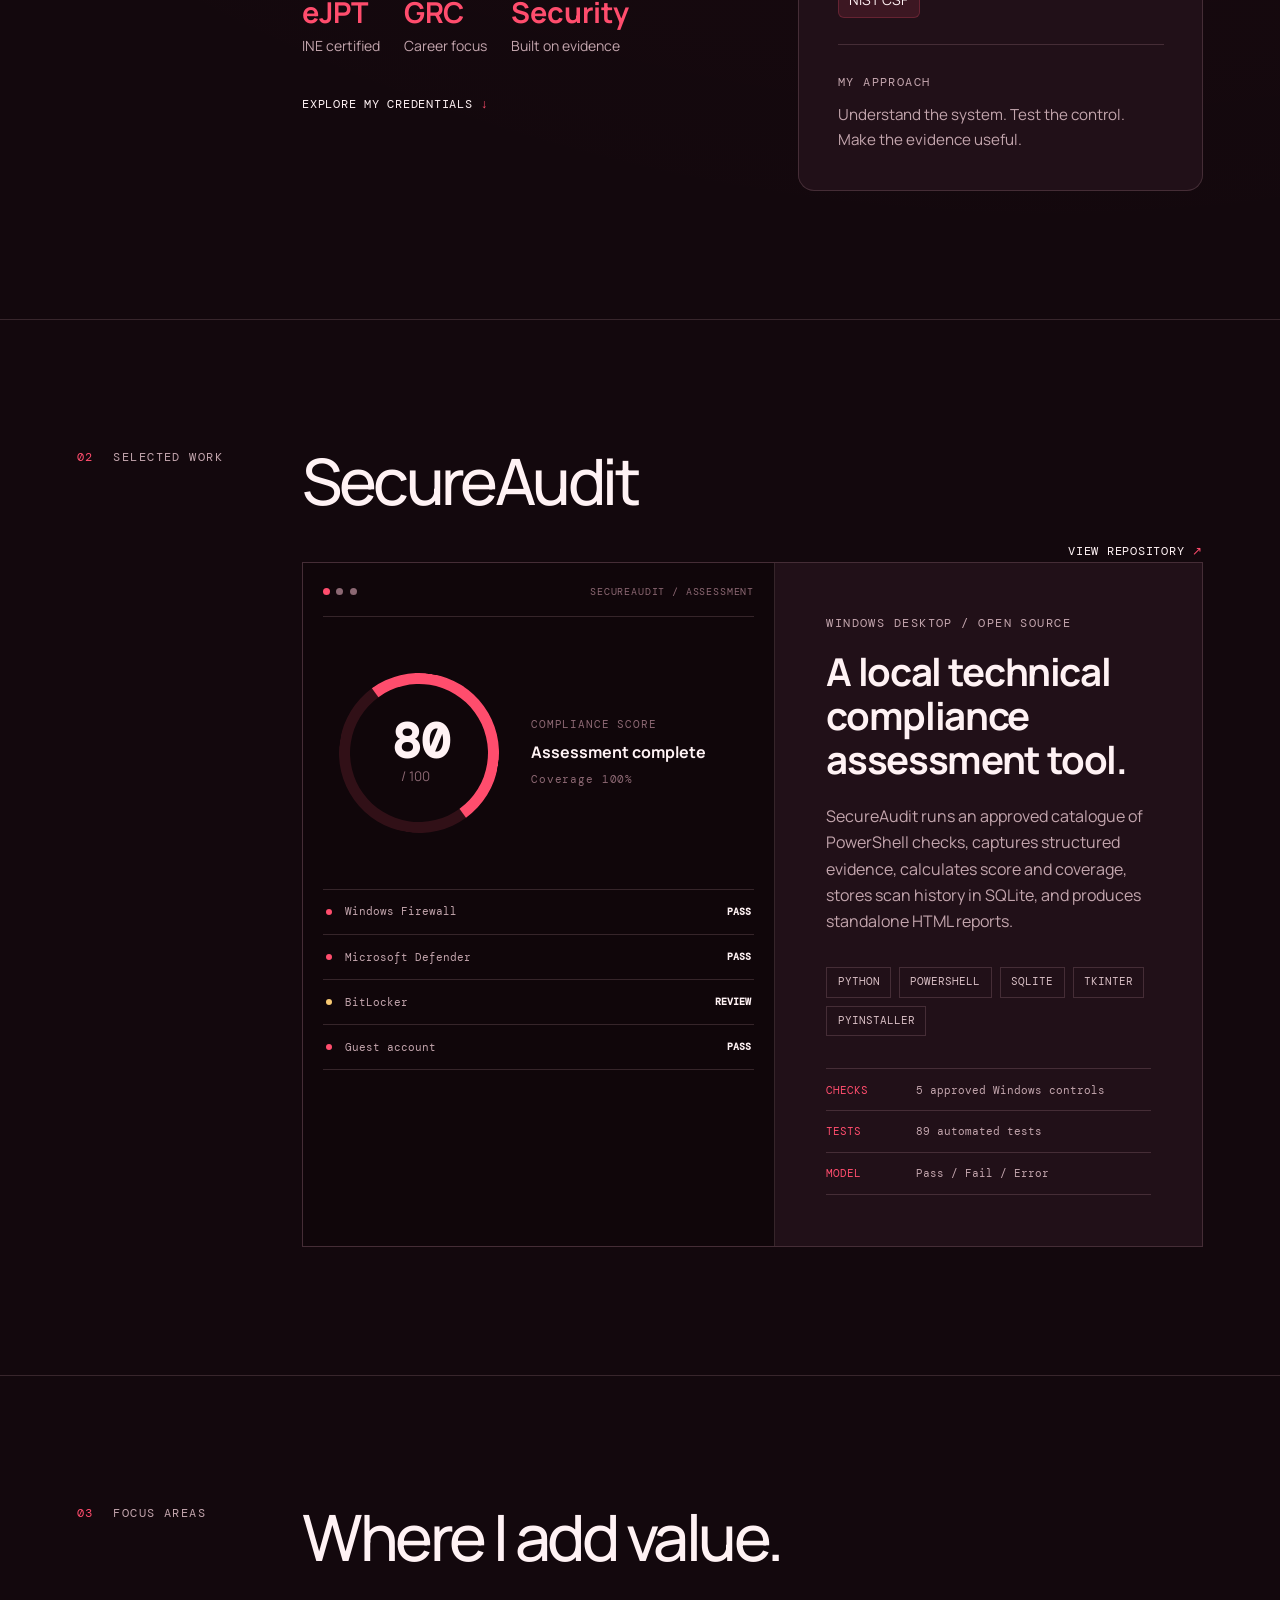
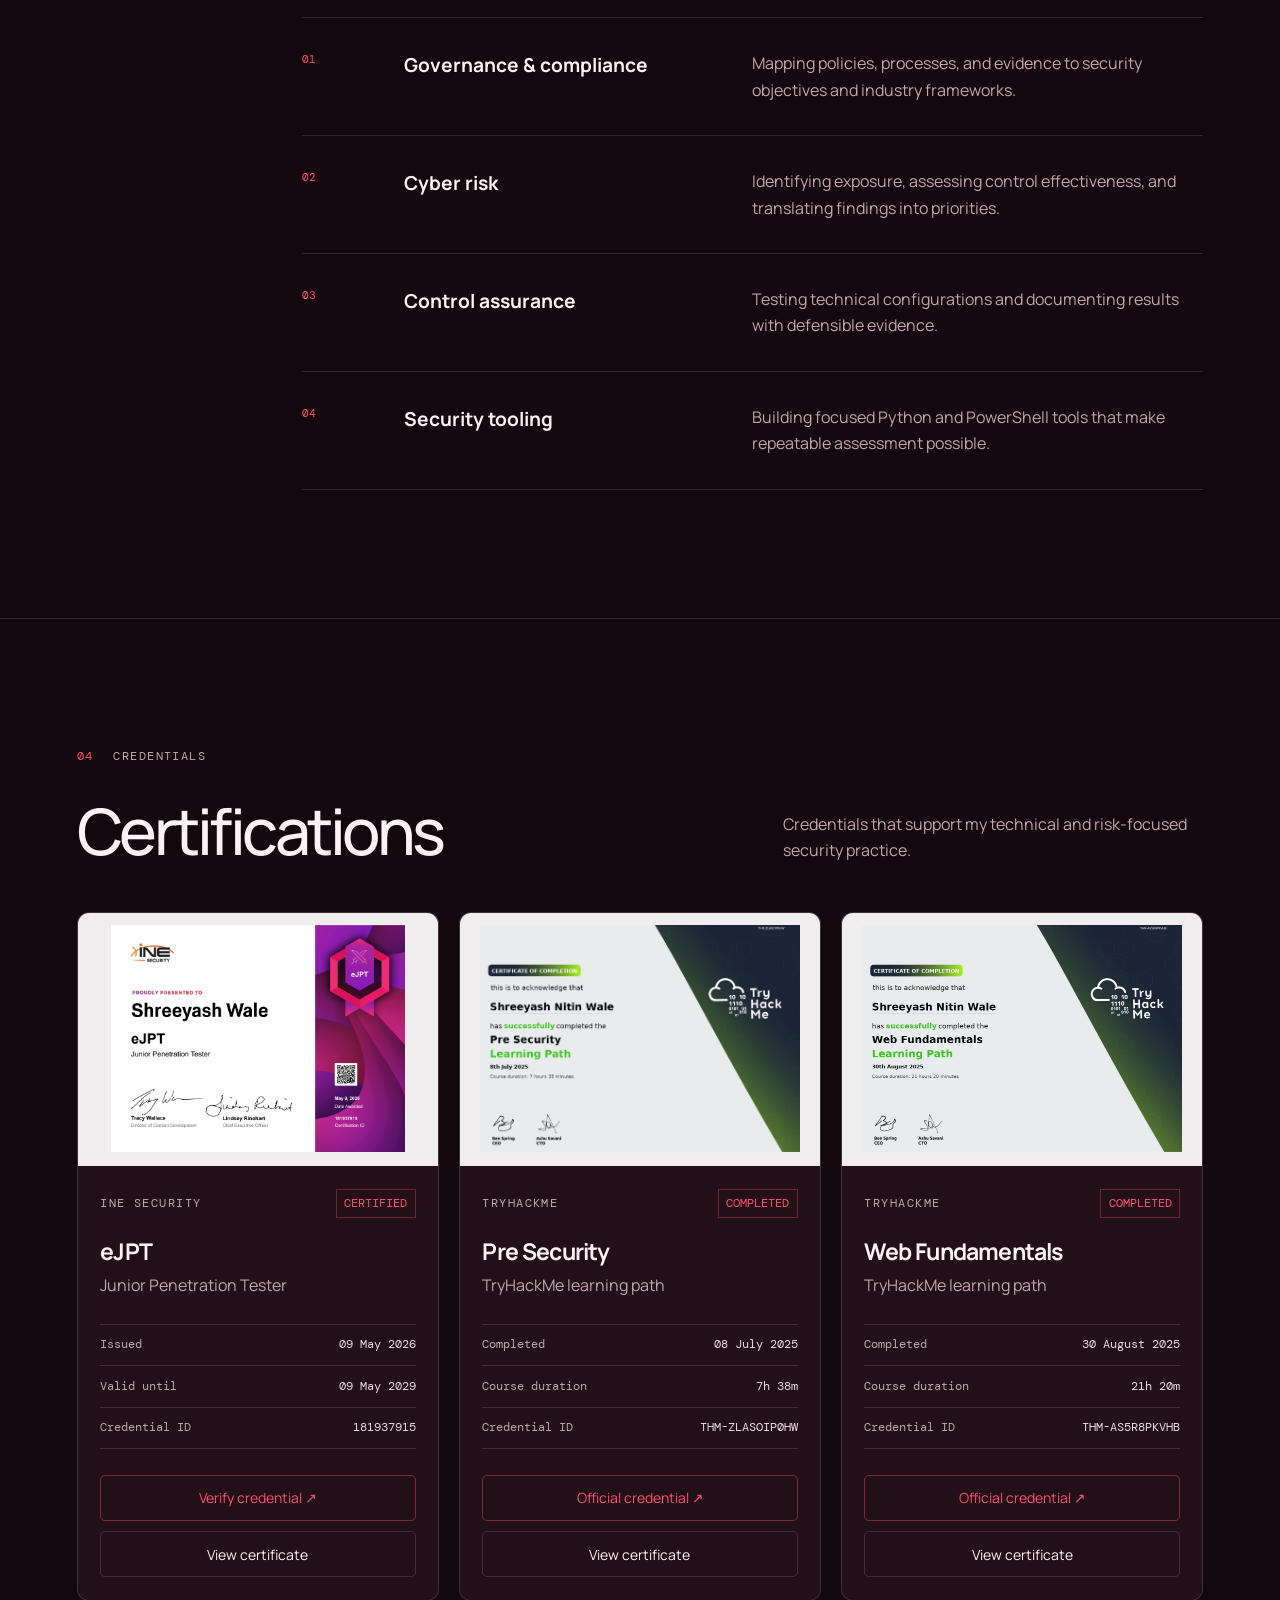
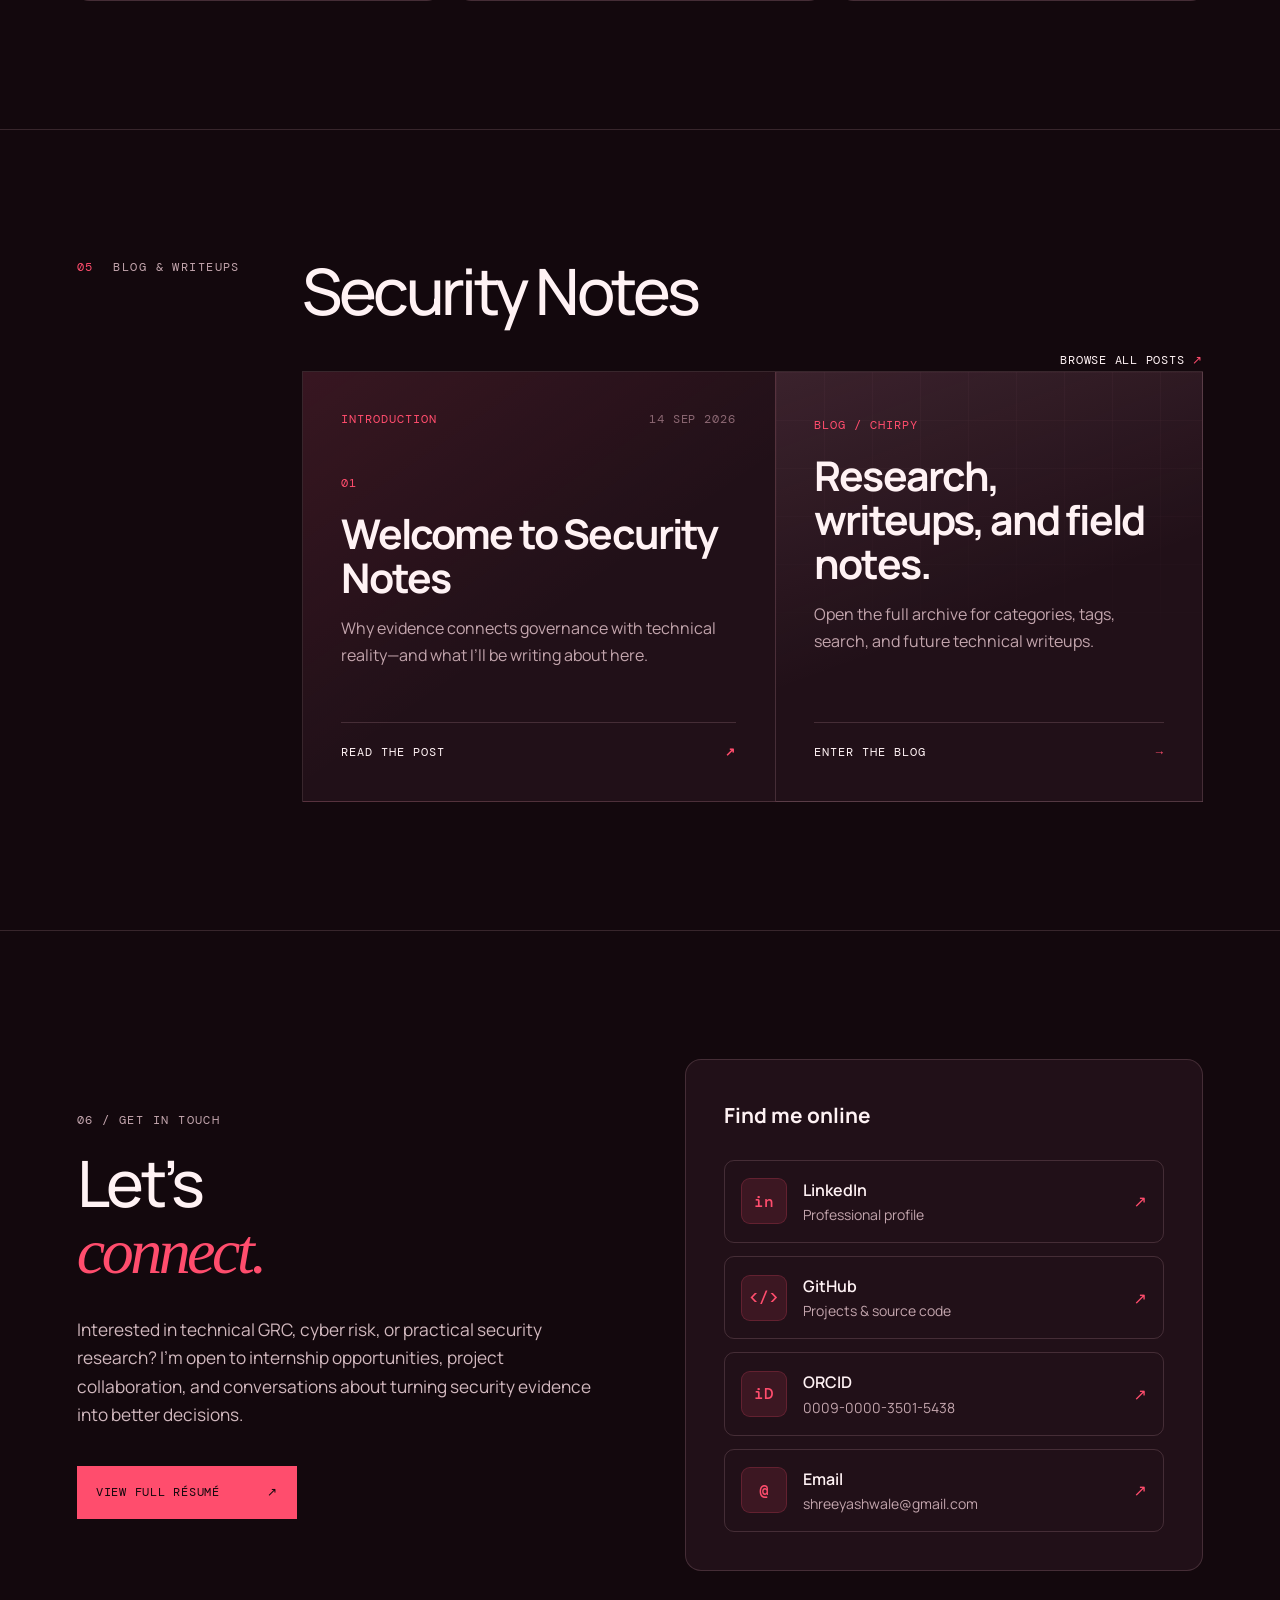
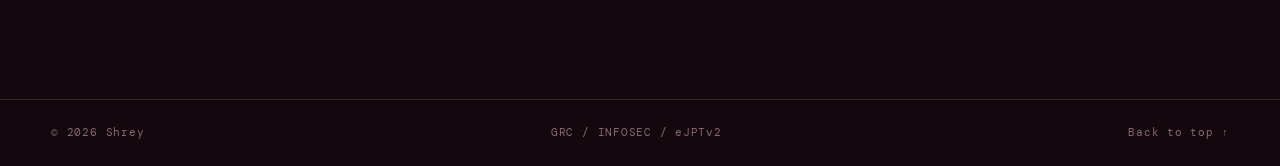
==== commit 764996bf: "Update GRC profile and replace resume with confirmed LaTeX version" ====
--- a/index.html
+++ b/index.html
@@ -6,7 +6,7 @@
     <meta name="theme-color" content="#13080d" />
     <meta
       name="description"
-      content="Shrey is a cybersecurity professional focused on governance, risk, compliance, and practical security engineering."
+      content="Shrey is a cybersecurity practitioner focused on governance, risk, compliance, and practical security engineering."
     />
     <title>Shrey — Cybersecurity &amp; GRC</title>
     <link rel="icon" href="favicon.svg?v=crimson" type="image/svg+xml" />
@@ -43,7 +43,7 @@
         <a href="#contact">Contact</a>
       </nav>
 
-      <a class="header-contact" href="assets/resume/shreeyash-wale-resume.pdf" data-resume>View résumé <span aria-hidden="true">↗</span></a>
+      <a class="header-contact" href="assets/resume/shreeyash-wale-resume.pdf?v=20260915" data-resume>View résumé <span aria-hidden="true">↗</span></a>
     </header>
 
     <main id="main">
@@ -52,11 +52,10 @@
           <p class="eyebrow"><span class="status-dot" aria-hidden="true"></span> Cybersecurity / GRC</p>
           <h1 id="hero-title">Security that stands up to <em>scrutiny.</em></h1>
           <p class="hero-summary">
-            I’m Shrey, a cybersecurity professional working across governance, risk, compliance, and technical security—turning controls into evidence and risk into clear decisions.
+            I’m Shrey, a cybersecurity practitioner working across governance, risk, compliance, and technical security—turning controls into evidence and risk into clear decisions.
           </p>
           <div class="hero-actions">
-            <a class="button button-primary" href="#work">View selected work <span aria-hidden="true">↓</span></a>
-            <a class="button button-outline" href="assets/resume/shreeyash-wale-resume.pdf" data-resume>View résumé <span aria-hidden="true">↗</span></a>
+            <a class="button button-outline" href="assets/resume/shreeyash-wale-resume.pdf?v=20260915" data-resume>View résumé <span aria-hidden="true">↗</span></a>
             <a class="text-link" href="#contact">Contact <span aria-hidden="true">↓</span></a>
           </div>
         </div>
@@ -78,7 +77,7 @@
           </div>
           <dl class="signal-data">
             <div><dt>DOMAIN</dt><dd>INFORMATION SECURITY</dd></div>
-            <div><dt>SPECIALISM</dt><dd>GRC / RISK</dd></div>
+            <div><dt>SPECIALISM</dt><dd>Governance, Risk Management, and Compliance (GRC)</dd></div>
             <div><dt>CERTIFICATION</dt><dd>eJPTv2</dd></div>
           </dl>
         </aside>
@@ -112,7 +111,7 @@
             <h3 id="skills-title">Technical toolkit</h3>
             <div class="skill-group"><h4>Languages &amp; scripting</h4><ul><li>Python</li><li>PowerShell</li><li>SQL</li></ul></div>
             <div class="skill-group"><h4>Platforms &amp; development</h4><ul><li>Windows</li><li>Linux</li><li>Git &amp; GitHub</li><li>SQLite</li><li>Tkinter</li><li>PyInstaller</li></ul></div>
-            <div class="skill-group"><h4>Security practice</h4><ul><li>Penetration testing</li><li>Network assessment</li><li>Web fundamentals</li><li>Configuration assessment</li><li>Evidence collection</li><li>Security reporting</li></ul></div>
+            <div class="skill-group"><h4>Security practice</h4><ul><li>Governance, Risk Management, and Compliance (GRC)</li><li>ISO 27001 Lead Auditor</li><li>Security Audits</li><li>NIST CSF</li></ul></div>
             <div class="skills-note"><span class="eyebrow">MY APPROACH</span><p>Understand the system. Test the control. Make the evidence useful.</p></div>
           </aside>
         </div>
@@ -278,7 +277,7 @@
           <p class="eyebrow">06 / GET IN TOUCH</p>
           <h2 id="contact-title">Let’s<br><em>connect.</em></h2>
           <p class="body-copy">Interested in technical GRC, cyber risk, or practical security research? I’m open to internship opportunities, project collaboration, and conversations about turning security evidence into better decisions.</p>
-          <a class="button button-primary" href="assets/resume/shreeyash-wale-resume.pdf" data-resume>View full résumé <span aria-hidden="true">↗</span></a>
+          <a class="button button-primary" href="assets/resume/shreeyash-wale-resume.pdf?v=20260915" data-resume>View full résumé <span aria-hidden="true">↗</span></a>
         </div>
         <div class="contact-panel">
           <h3>Find me online</h3>
@@ -286,7 +285,7 @@
             <a href="https://www.linkedin.com/in/shreeyashwale/" target="_blank" rel="noopener"><span class="contact-symbol" aria-hidden="true">in</span><div><strong>LinkedIn</strong><small>Professional profile</small></div><b aria-hidden="true">↗</b></a>
             <a href="https://github.com/shr3y11" target="_blank" rel="noopener"><span class="contact-symbol" aria-hidden="true">&lt;/&gt;</span><div><strong>GitHub</strong><small>Projects &amp; source code</small></div><b aria-hidden="true">↗</b></a>
             <a href="https://orcid.org/0009-0000-3501-5438" target="_blank" rel="noopener"><span class="contact-symbol" aria-hidden="true">iD</span><div><strong>ORCID</strong><small>0009-0000-3501-5438</small></div><b aria-hidden="true">↗</b></a>
-            <a href="mailto:shrey051106@gmail.com"><span class="contact-symbol" aria-hidden="true">@</span><div><strong>Email</strong><small>shrey051106@gmail.com</small></div><b aria-hidden="true">↗</b></a>
+            <a href="mailto:shreeyashwale@gmail.com"><span class="contact-symbol" aria-hidden="true">@</span><div><strong>Email</strong><small>shreeyashwale@gmail.com</small></div><b aria-hidden="true">↗</b></a>
           </div>
         </div>
       </section>
@@ -303,15 +302,15 @@
           <h2 id="resume-dialog-title">Résumé <span>— Shreeyash Wale</span></h2>
           <div class="dialog-actions">
             <button type="button" id="resume-zoom" aria-pressed="false">Zoom in</button>
-            <a href="assets/resume/shreeyash-wale-resume.pdf" download>Download PDF</a>
-            <a href="assets/resume/shreeyash-wale-resume.pdf" target="_blank" rel="noopener">Open PDF ↗</a>
+            <a href="assets/resume/shreeyash-wale-resume.pdf?v=20260915" download>Download PDF</a>
+            <a href="assets/resume/shreeyash-wale-resume.pdf?v=20260915" target="_blank" rel="noopener">Open PDF ↗</a>
             <button type="button" data-close-dialog aria-label="Close résumé viewer" autofocus>Close <span aria-hidden="true">×</span></button>
           </div>
         </header>
         <div class="resume-preview" tabindex="0" aria-label="Résumé document">
           <div id="resume-pages" hidden aria-label="Rendered résumé PDF"></div>
-          <img id="resume-image" src="assets/resume/shreeyash-wale-resume.png" width="1275" height="1650" alt="Shreeyash Wale’s résumé. Use Open PDF for the selectable-text document." />
-          <a class="resume-text-link" href="assets/resume/shreeyash-wale-resume.pdf" target="_blank" rel="noopener">Read or save the accessible PDF ↗</a>
+          <img id="resume-image" src="assets/resume/shreeyash-wale-resume.png?v=20260915" width="1275" height="1650" alt="Shreeyash Wale’s résumé. Use Open PDF for the selectable-text document." />
+          <a class="resume-text-link" href="assets/resume/shreeyash-wale-resume.pdf?v=20260915" target="_blank" rel="noopener">Read or save the accessible PDF ↗</a>
           <p id="resume-status" class="sr-only" role="status" aria-live="polite"></p>
         </div>
       </div>
